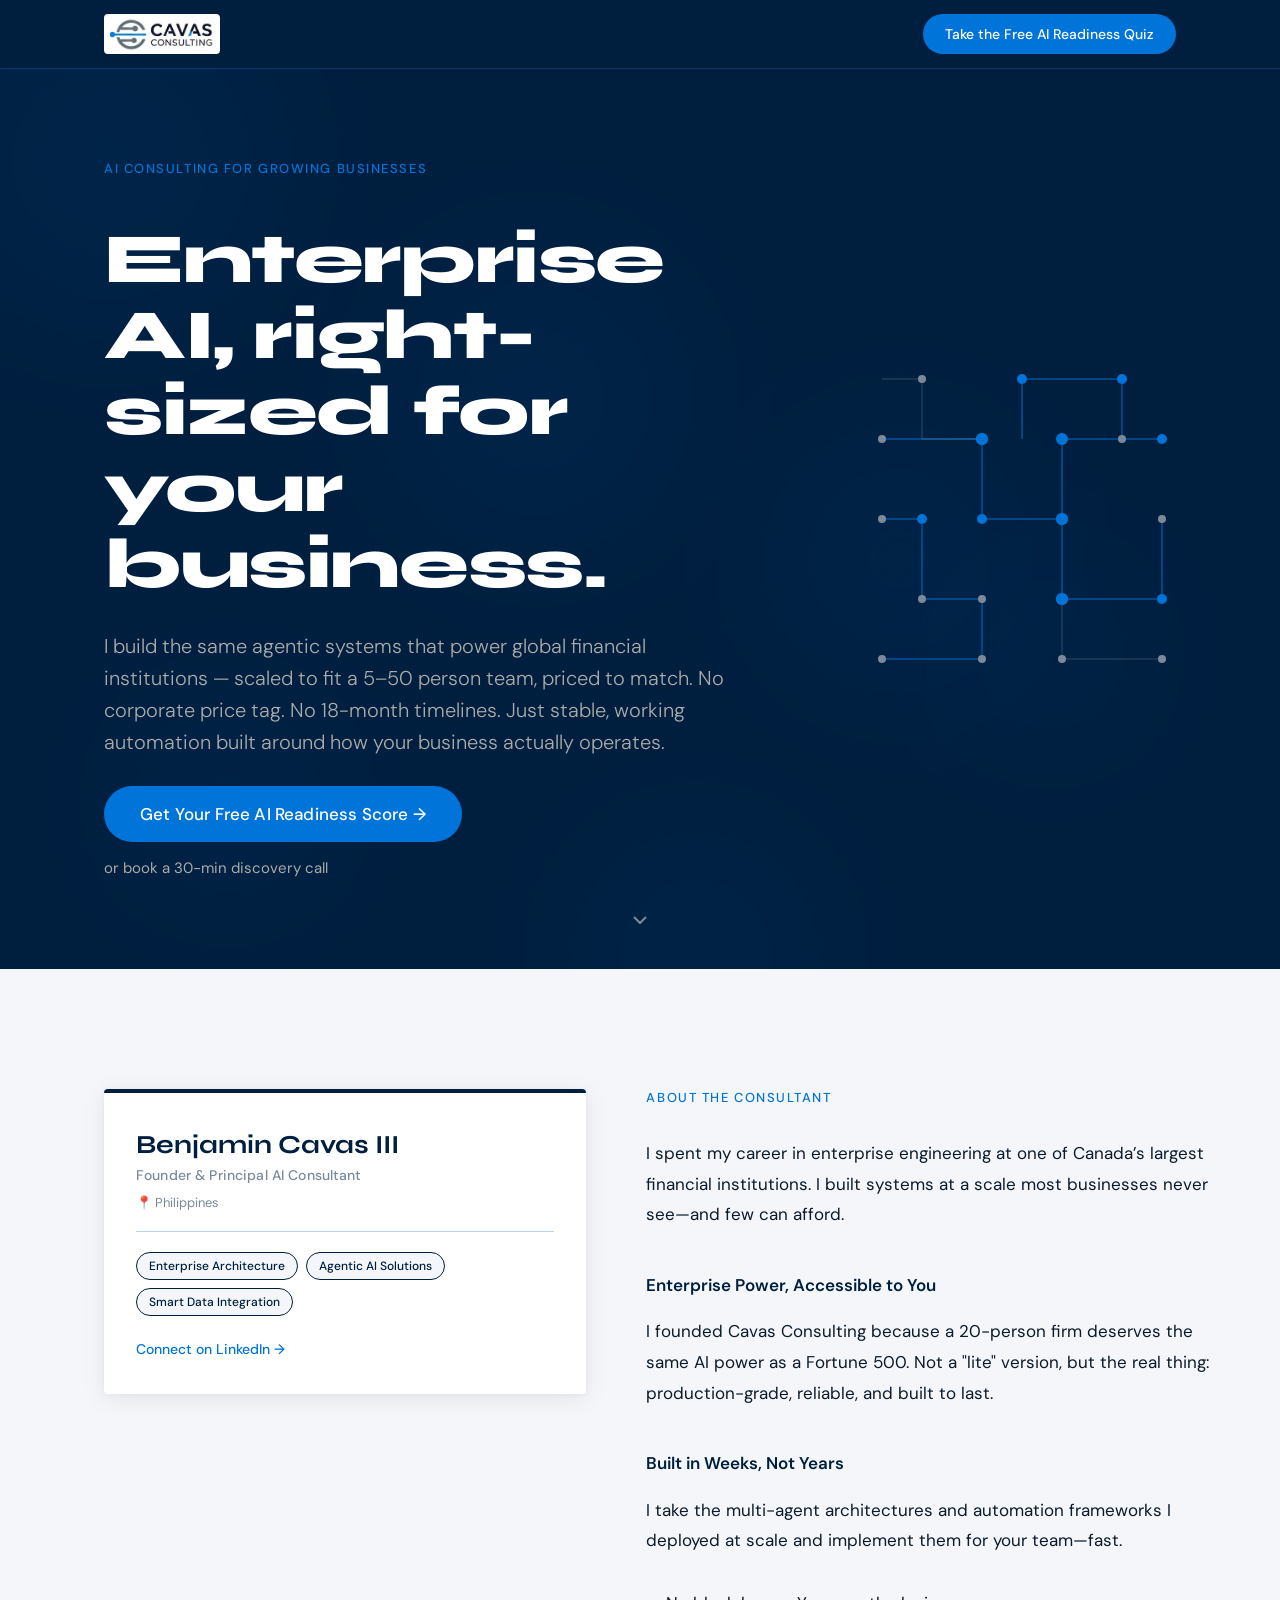
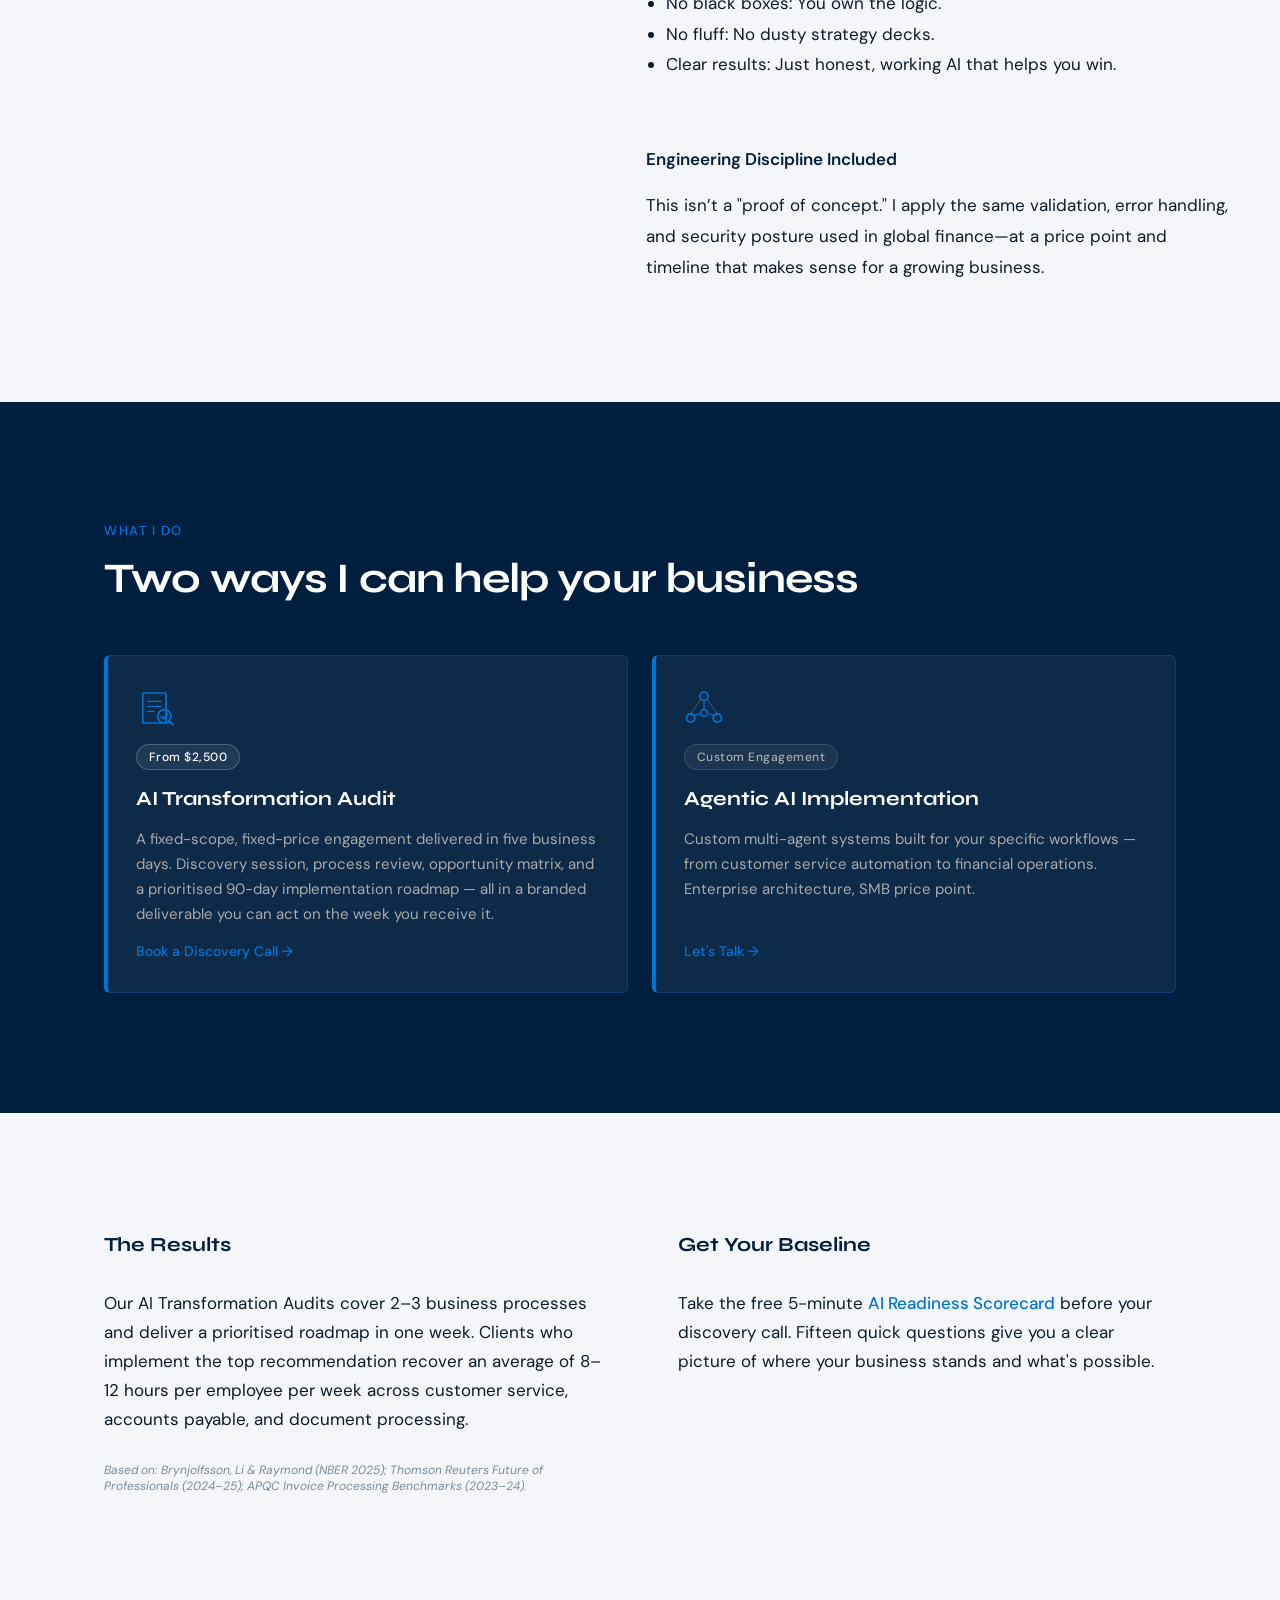
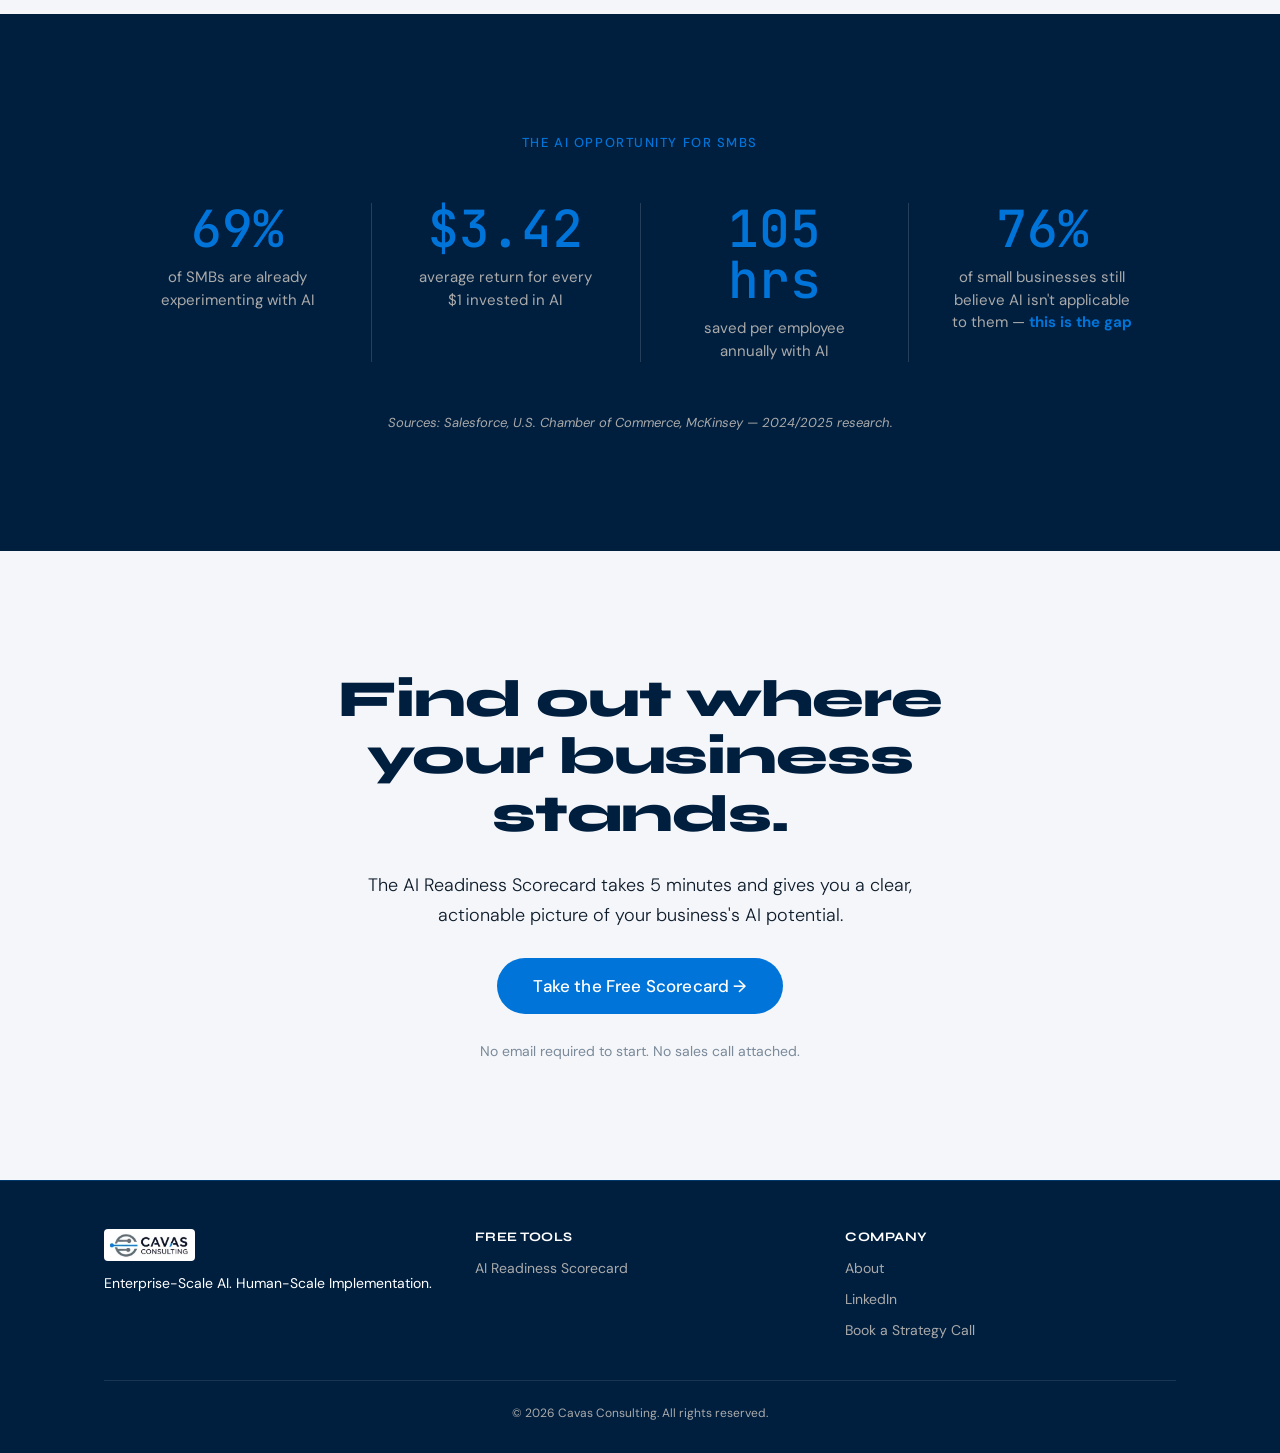
==== index.html @ 329be10e "remove email course link" ====
<!-- GitHub Pages: set repository to serve from / (root) or /docs folder -->
<!DOCTYPE html>
<html lang="en">
<head>
  <meta charset="UTF-8" />
  <meta name="viewport" content="width=device-width, initial-scale=1.0" />
  <title>Cavas Consulting — Enterprise AI for Growing Businesses</title>
  <meta name="description" content="AI automation consulting for SMBs. I build production-grade agentic systems — the same engineering discipline used at global financial institutions — right-sized for teams of 5–50. Fixed-price engagements from $2,500." />

  <!-- Open Graph -->
  <meta property="og:title" content="Cavas Consulting — Enterprise AI for Growing Businesses" />
  <meta property="og:description" content="Fixed-price AI transformation audits and agentic AI implementation for growing businesses. Enterprise engineering maturity at SMB agility and price point." />
  
  <meta property="og:url" content="https://cavas.consulting" />
  <meta property="og:type" content="website" />
  <meta property="og:image" content="https://cavas.consulting/og-image.png" />
  <meta property="og:image:width" content="1200" />
  <meta property="og:image:height" content="630" />

  <!-- Google Fonts -->
  <link rel="preconnect" href="https://fonts.googleapis.com" />
  <link rel="preconnect" href="https://fonts.gstatic.com" crossorigin />
  <link href="https://fonts.googleapis.com/css2?family=Syne:wght@700;800&family=DM+Sans:ital,wght@0,300;0,400;0,500;1,300;1,400&family=JetBrains+Mono:wght@400;500&display=swap" rel="stylesheet" />

  <link rel="stylesheet" href="./style.css" />
</head>
<body>

  <!-- ===================== NAV ===================== -->
  <header class="nav" role="banner">
    <nav class="nav__inner" aria-label="Main navigation">
      <a href="https://cavas.consulting" class="nav__logo-link" aria-label="Cavas Consulting home">
        <img src="./cavas_consulting_logo.png" alt="Cavas Consulting logo" class="nav__logo" height="40" />
      </a>
      <a
        href="https://scorecard.cavas.consulting/"
        class="btn btn--pill btn--electric nav__cta"
        target="_blank"
        rel="noopener noreferrer"
      >
        <span class="nav__cta-full">Take the Free AI Readiness Quiz</span>
        <span class="nav__cta-short" aria-hidden="true">Free Quiz</span>
      </a>
    </nav>
  </header>

  <main>

    <!-- ===================== HERO ===================== -->
    <section class="hero" id="hero" aria-label="Hero">
      <div class="hero__bg-animation" aria-hidden="true">
        <span class="orb orb--1"></span>
        <span class="orb orb--2"></span>
        <span class="orb orb--3"></span>
        <span class="orb orb--4"></span>
        <span class="orb orb--5"></span>
        <span class="orb orb--6"></span>
      </div>

      <div class="container hero__inner">
        <!-- Left column -->
        <div class="hero__content">
          <p class="eyebrow animate-load animate-load--1">AI Consulting for Growing Businesses</p>
          <h1 class="hero__h1 animate-load animate-load--2">
            Enterprise AI, right-sized for your business.
          </h1>
          <p class="hero__sub animate-load animate-load--3">
            I build the same agentic systems that power global financial institutions —
            scaled to fit a 5–50 person team, priced to match.
            No corporate price tag. No 18-month timelines. Just stable, working automation
            built around how your business actually operates.
          </p>
          <div class="hero__actions animate-load animate-load--4">
            <a
              href="https://scorecard.cavas.consulting/"
              class="btn btn--pill btn--electric btn--large"
              target="_blank"
              rel="noopener noreferrer"
            >
              Get Your Free AI Readiness Score &rarr;
            </a>
            <a
              href="https://calendly.com/cavas-consulting/30min"
              class="hero__ghost-link"
              target="_blank"
              rel="noopener noreferrer"
            >
              or book a 30-min discovery call
            </a>
          </div>
        </div>

        <!-- Right column — decorative SVG circuit / neural network -->
        <div class="hero__illustration animate-load animate-load--5" aria-hidden="true">
          <svg viewBox="0 0 400 400" xmlns="http://www.w3.org/2000/svg" class="circuit-svg">
            <!-- Wires — electric -->
            <g stroke="#0074D9" stroke-width="1.5" fill="none" opacity="0.6">
              <line x1="60"  y1="120" x2="160" y2="120" />
              <line x1="160" y1="120" x2="160" y2="200" />
              <line x1="160" y1="200" x2="240" y2="200" />
              <line x1="240" y1="200" x2="240" y2="280" />
              <line x1="240" y1="280" x2="340" y2="280" />
              <line x1="240" y1="120" x2="340" y2="120" />
              <line x1="240" y1="120" x2="240" y2="200" />
              <line x1="60"  y1="200" x2="100" y2="200" />
              <line x1="100" y1="200" x2="100" y2="280" />
              <line x1="100" y1="280" x2="160" y2="280" />
              <line x1="160" y1="280" x2="160" y2="340" />
              <line x1="60"  y1="340" x2="160" y2="340" />
              <line x1="340" y1="200" x2="340" y2="280" />
              <line x1="300" y1="60"  x2="300" y2="120" />
              <line x1="200" y1="60"  x2="300" y2="60" />
              <line x1="200" y1="60"  x2="200" y2="120" />
            </g>
            <!-- Wires — slate -->
            <g stroke="#7A8A9A" stroke-width="1" fill="none" opacity="0.4">
              <line x1="100" y1="120" x2="160" y2="120" />
              <line x1="100" y1="60"  x2="100" y2="120" />
              <line x1="60"  y1="60"  x2="100" y2="60" />
              <line x1="340" y1="340" x2="240" y2="340" />
              <line x1="240" y1="340" x2="240" y2="280" />
            </g>

            <!-- Nodes — electric blue -->
            <g fill="#0074D9">
              <circle cx="160" cy="120" r="6" />
              <circle cx="240" cy="120" r="6" />
              <circle cx="160" cy="200" r="5" />
              <circle cx="240" cy="200" r="6" />
              <circle cx="100" cy="200" r="5" />
              <circle cx="240" cy="280" r="6" />
              <circle cx="340" cy="120" r="5" />
              <circle cx="340" cy="280" r="5" />
              <circle cx="200" cy="60"  r="5" />
              <circle cx="300" cy="60"  r="5" />
            </g>

            <!-- Nodes — slate -->
            <g fill="#7A8A9A">
              <circle cx="60"  cy="120" r="4" />
              <circle cx="60"  cy="200" r="4" />
              <circle cx="60"  cy="340" r="4" />
              <circle cx="100" cy="280" r="4" />
              <circle cx="160" cy="280" r="4" />
              <circle cx="160" cy="340" r="4" />
              <circle cx="100" cy="60"  r="4" />
              <circle cx="300" cy="120" r="4" />
              <circle cx="340" cy="200" r="4" />
              <circle cx="240" cy="340" r="4" />
              <circle cx="340" cy="340" r="4" />
            </g>

            <!-- Pulsing nodes (animated) -->
            <circle cx="240" cy="200" r="6" fill="#0074D9" class="pulse-node pulse-node--1" />
            <circle cx="160" cy="120" r="6" fill="#0074D9" class="pulse-node pulse-node--2" />
            <circle cx="240" cy="280" r="6" fill="#0074D9" class="pulse-node pulse-node--3" />
          </svg>
        </div>
      </div>

      <!-- Scroll indicator -->
      <div class="hero__scroll-indicator" aria-hidden="true">
        <svg viewBox="0 0 24 24" width="24" height="24" fill="none" stroke="#7A8A9A" stroke-width="2">
          <polyline points="6 9 12 15 18 9"></polyline>
        </svg>
      </div>
    </section>

    <!-- ===================== ABOUT ===================== -->
    <section class="about section" id="about" aria-label="About">
      <div class="container about__inner">
        <!-- Left — Founder card -->
        <div class="about__card-col scroll-reveal scroll-reveal--left">
          <div class="founder-card">
            <div class="founder-card__header">
              <h2 class="founder-card__name">Benjamin Cavas III</h2>
              <p class="founder-card__title">Founder &amp; Principal AI Consultant</p>
              <p class="founder-card__location"><span aria-hidden="true">📍</span> Philippines</p>
            </div>
            <hr class="founder-card__rule" />
            <div class="founder-card__tags">
              <span class="tag">Enterprise Architecture</span>
              <span class="tag">Agentic AI Solutions</span>
              <span class="tag">Smart Data Integration</span>
            </div>
            <a
              href="https://www.linkedin.com/in/benjamincavasiii/"
              class="founder-card__linkedin link--electric"
              target="_blank"
              rel="noopener noreferrer"
            >
              Connect on LinkedIn &rarr;
            </a>
          </div>
        </div>

        <!-- Right — Bio copy -->
        <div class="about__bio-col scroll-reveal scroll-reveal--right">
          <p class="eyebrow">About the Consultant</p>
          <p class="about__bio">
            I spent my career in enterprise engineering at one of Canada’s largest financial institutions. I built systems at a scale most businesses never see—and few can afford.
          </p>
          <p class="about__bio" style="margin-top: 24px; font-weight: 600; color: var(--navy);">Enterprise Power, Accessible to You</p>
          <p class="about__bio">
            I founded Cavas Consulting because a 20-person firm deserves the same AI power as a Fortune 500. Not a "lite" version, but the real thing: production-grade, reliable, and built to last.
          </p>
          <p class="about__bio" style="margin-top: 24px; font-weight: 600; color: var(--navy);">Built in Weeks, Not Years</p>
          <p class="about__bio">
            I take the multi-agent architectures and automation frameworks I deployed at scale and implement them for your team—fast.
          </p>
          <ul style="margin: 16px 0 24px 20px; list-style: disc; color: var(--dark-text); font-size: clamp(16px, 1.5vw, 17px); font-weight: 400; line-height: 1.8;">
            <li>No black boxes: You own the logic.</li>
            <li>No fluff: No dusty strategy decks.</li>
            <li>Clear results: Just honest, working AI that helps you win.</li>
          </ul>
          <p class="about__bio" style="margin-top: 24px; font-weight: 600; color: var(--navy);">Engineering Discipline Included</p>
          <p class="about__bio">
            This isn’t a "proof of concept." I apply the same validation, error handling, and security posture used in global finance—at a price point and timeline that makes sense for a growing business.
          </p>
        </div>
      </div>
    </section>

    <!-- ===================== SERVICES ===================== -->
    <section class="services section" id="services" aria-label="Services">
      <div class="container">
        <p class="eyebrow eyebrow--light scroll-reveal">What I Do</p>
        <h2 class="services__heading scroll-reveal">Two ways I can help your business</h2>

        <div class="services__grid">

          <!-- Card 1 — AI Transformation Audit -->
          <div class="service-card scroll-reveal" tabindex="0">
            <div class="service-card__icon" aria-hidden="true">
              <svg viewBox="0 0 48 48" width="40" height="40" fill="none" xmlns="http://www.w3.org/2000/svg">
                <rect x="8" y="6" width="28" height="36" rx="2" stroke="#0074D9" stroke-width="2"/>
                <line x1="14" y1="16" x2="30" y2="16" stroke="#0074D9" stroke-width="1.5" stroke-linecap="round"/>
                <line x1="14" y1="22" x2="30" y2="22" stroke="#0074D9" stroke-width="1.5" stroke-linecap="round"/>
                <line x1="14" y1="28" x2="22" y2="28" stroke="#0074D9" stroke-width="1.5" stroke-linecap="round"/>
                <circle cx="34" cy="34" r="8" stroke="#0074D9" stroke-width="2"/>
                <line x1="39.5" y1="39.5" x2="44" y2="44" stroke="#0074D9" stroke-width="2.5" stroke-linecap="round"/>
                <polyline points="30,34 33,37 38,31" stroke="#0074D9" stroke-width="2" fill="none" stroke-linecap="round" stroke-linejoin="round"/>
              </svg>
            </div>
            <div class="service-card__badge service-card__badge--white">From $2,500</div>
            <h3 class="service-card__title">AI Transformation Audit</h3>
            <p class="service-card__desc">A fixed-scope, fixed-price engagement delivered in five business days. Discovery session, process review, opportunity matrix, and a prioritised 90-day implementation roadmap — all in a branded deliverable you can act on the week you receive it.</p>
            <a href="https://calendly.com/cavas-consulting/30min" class="service-card__link link--electric" target="_blank" rel="noopener noreferrer">
              Book a Discovery Call &rarr;
            </a>
          </div>

          <!-- Card 3 — Agentic AI Implementation -->
          <div class="service-card scroll-reveal" tabindex="0">
            <div class="service-card__icon" aria-hidden="true">
              <svg viewBox="0 0 48 48" width="40" height="40" fill="none" xmlns="http://www.w3.org/2000/svg">
                <circle cx="24" cy="10" r="5" stroke="#0074D9" stroke-width="2"/>
                <circle cx="8"  cy="36" r="5" stroke="#0074D9" stroke-width="2"/>
                <circle cx="40" cy="36" r="5" stroke="#0074D9" stroke-width="2"/>
                <circle cx="24" cy="30" r="4" stroke="#0074D9" stroke-width="1.5"/>
                <line x1="24" y1="15" x2="24" y2="26" stroke="#0074D9" stroke-width="1.5" stroke-linecap="round"/>
                <line x1="12" y1="33" x2="20" y2="30" stroke="#0074D9" stroke-width="1.5" stroke-linecap="round"/>
                <line x1="36" y1="33" x2="28" y2="30" stroke="#0074D9" stroke-width="1.5" stroke-linecap="round"/>
                <line x1="8"  y1="31" x2="20" y2="14" stroke="#7A8A9A" stroke-width="1" opacity="0.6" stroke-linecap="round"/>
                <line x1="40" y1="31" x2="28" y2="14" stroke="#7A8A9A" stroke-width="1" opacity="0.6" stroke-linecap="round"/>
              </svg>
            </div>
            <div class="service-card__badge service-card__badge--muted">Custom Engagement</div>
            <h3 class="service-card__title">Agentic AI Implementation</h3>
            <p class="service-card__desc">Custom multi-agent systems built for your specific workflows — from customer service automation to financial operations. Enterprise architecture, SMB price point.</p>
            <a href="https://calendly.com/cavas-consulting/30min" class="service-card__link link--electric" target="_blank" rel="noopener noreferrer">
              Let's Talk &rarr;
            </a>
          </div>

        </div>
      </div>
    </section>

    <!-- ===================== PROOF & READINESS ===================== -->
    <section class="proof-readiness section" aria-label="Proof of outcomes and readiness assessment">
      <div class="container proof-readiness__inner">
        <div class="proof-readiness__block">
          <h3 style="font-family: 'Syne', sans-serif; font-weight: 700; font-size: 20px; color: var(--navy); margin-bottom: 16px; line-height: 1.2;">The Results</h3>
          <p style="font-size: clamp(15px, 1.4vw, 17px); font-weight: 400; line-height: 1.7; color: var(--dark-text);">
            Our AI Transformation Audits cover 2–3 business processes and deliver a prioritised roadmap in one week. Clients who implement the top recommendation recover an average of 8–12 hours per employee per week across customer service, accounts payable, and document processing.
          </p>
          <p style="font-size: 12px; color: var(--slate); font-style: italic; margin-top: 12px;">
            Based on: Brynjolfsson, Li &amp; Raymond (NBER 2025); Thomson Reuters Future of Professionals (2024–25); APQC Invoice Processing Benchmarks (2023–24).
          </p>
        </div>
        <div class="proof-readiness__block">
          <h3 style="font-family: 'Syne', sans-serif; font-weight: 700; font-size: 20px; color: var(--navy); margin-bottom: 16px; line-height: 1.2;">Get Your Baseline</h3>
          <p style="font-size: clamp(15px, 1.4vw, 17px); font-weight: 400; line-height: 1.7; color: var(--dark-text);">
            Take the free 5-minute <a href="https://scorecard.cavas.consulting/" class="link--electric">AI Readiness Scorecard</a> before your discovery call. Fifteen quick questions give you a clear picture of where your business stands and what's possible.
          </p>
        </div>
      </div>
    </section>

    <!-- ===================== SOCIAL PROOF / NUMBERS ===================== -->
    <section class="numbers section" id="numbers" aria-label="AI opportunity statistics">
      <div class="container">
        <p class="numbers__label">The AI opportunity for SMBs</p>
        <div class="numbers__grid">

          <div class="stat-block scroll-reveal">
            <span class="stat-block__number" data-target="75" data-suffix="%">0%</span>
            <span class="stat-block__label">of SMBs are already experimenting with AI</span>
          </div>

          <div class="stat-divider" aria-hidden="true"></div>

          <div class="stat-block scroll-reveal">
            <span class="stat-block__number" data-target="370" data-prefix="$" data-display="3.70">$0</span>
            <span class="stat-block__label">average return for every $1 invested in AI</span>
          </div>

          <div class="stat-divider" aria-hidden="true"></div>

          <div class="stat-block scroll-reveal">
            <span class="stat-block__number" data-target="114" data-suffix=" hrs">0 hrs</span>
            <span class="stat-block__label">saved per employee annually with AI</span>
          </div>

          <div class="stat-divider" aria-hidden="true"></div>

          <div class="stat-block scroll-reveal">
            <span class="stat-block__number" data-target="82" data-suffix="%">0%</span>
            <span class="stat-block__label">of small businesses still believe AI isn't applicable to them — <strong class="stat-gap">this is the gap</strong></span>
          </div>

        </div>
        <p class="numbers__source"><em>Sources: Salesforce, U.S. Chamber of Commerce, McKinsey — 2024/2025 research.</em></p>
      </div>
    </section>

    <!-- ===================== CTA FOOTER ===================== -->
    <section class="cta-footer section" id="contact" aria-label="Call to action">
      <div class="container cta-footer__inner">
        <h2 class="cta-footer__heading scroll-reveal">Find out where your business stands.</h2>
        <p class="cta-footer__sub scroll-reveal">
          The AI Readiness Scorecard takes 5 minutes and gives you a clear,
          actionable picture of your business's AI potential.
        </p>
        <a
          href="https://scorecard.cavas.consulting/"
          class="btn btn--pill btn--electric btn--large scroll-reveal"
          target="_blank"
          rel="noopener noreferrer"
        >
          Take the Free Scorecard &rarr;
        </a>
        <p class="cta-footer__reassurance scroll-reveal">No email required to start. No sales call attached.</p>
      </div>
    </section>

  </main>

  <!-- ===================== FOOTER ===================== -->
  <footer class="site-footer" role="contentinfo">
    <div class="container">
      <div class="site-footer__grid">

        <!-- Brand column -->
        <div>
          <img
            src="./cavas_consulting_logo.png"
            alt="Cavas Consulting"
            class="site-footer__logo"
          />
          <p class="site-footer__tagline">Enterprise-Scale AI. Human-Scale Implementation.</p>
        </div>

        <!-- Free Tools column -->
        <div>
          <p class="site-footer__col-heading">Free Tools</p>
          <ul class="site-footer__links">
            <li><a href="https://scorecard.cavas.consulting" target="_blank" rel="noopener noreferrer">AI Readiness Scorecard</a></li>
          </ul>
        </div>

        <!-- Company column -->
        <div>
          <p class="site-footer__col-heading">Company</p>
          <ul class="site-footer__links">
            <li><a href="https://cavas.consulting">About</a></li>
            <li><a href="https://www.linkedin.com/in/benjamincavasiii/" target="_blank" rel="noopener noreferrer">LinkedIn</a></li>
            <li><a href="https://calendly.com/cavas-consulting/30min" target="_blank" rel="noopener noreferrer">Book a Strategy Call</a></li>
          </ul>
        </div>

      </div>

      <!-- Bottom bar -->
      <div class="site-footer__bottom">
        <p>&copy; 2026 Cavas Consulting. All rights reserved.</p>
      </div>
    </div>
  </footer>

  <script src="./script.js"></script>
</body>
</html>
---- style.css ----
/* ============================================================
   CAVAS CONSULTING — style.css
   ============================================================ */

/* ---------- CSS Custom Properties ---------- */
:root {
  --navy:        #001F3F;
  --electric:    #0074D9;
  --slate:       #7A8A9A;
  --slate-light: #AAAAAA;
  --white:       #FFFFFF;
  --off-white:   #F4F6F9;
  --dark-text:   #0D1B2A;

  --max-w: 1200px;
  --px: clamp(20px, 5vw, 80px);
  --section-py: clamp(72px, 10vw, 120px);

  --transition-base: 0.25s ease;
  --transition-slow: 0.5s ease;
}

/* ---------- Reset & Base ---------- */
*, *::before, *::after {
  box-sizing: border-box;
  margin: 0;
  padding: 0;
}

html {
  scroll-behavior: smooth;
  font-size: 16px;
}

body {
  font-family: 'DM Sans', system-ui, sans-serif;
  font-weight: 400;
  color: var(--dark-text);
  background-color: var(--navy);
  overflow-x: hidden;
  -webkit-font-smoothing: antialiased;
}

img {
  max-width: 100%;
  display: block;
}

a {
  text-decoration: none;
  color: inherit;
}

/* ---------- Utility ---------- */
.container {
  max-width: var(--max-w);
  margin: 0 auto;
  padding: 0 var(--px);
}

.section {
  padding: var(--section-py) 0;
}

/* ---------- Eyebrow labels ---------- */
.eyebrow {
  font-family: 'DM Sans', sans-serif;
  font-weight: 500;
  font-size: 13px;
  letter-spacing: 0.12em;
  text-transform: uppercase;
  color: var(--electric);
  margin-bottom: 16px;
  display: block;
}

.eyebrow--light {
  color: var(--electric);
}

/* ---------- Buttons ---------- */
.btn {
  display: inline-flex;
  align-items: center;
  justify-content: center;
  font-family: 'DM Sans', sans-serif;
  font-weight: 500;
  cursor: pointer;
  transition: background-color var(--transition-base),
              box-shadow var(--transition-base),
              transform var(--transition-base);
  border: none;
  text-decoration: none;
}

.btn--pill {
  border-radius: 999px;
}

.btn--electric {
  background-color: var(--electric);
  color: var(--white);
}

.btn--electric:hover,
.btn--electric:focus-visible {
  filter: brightness(1.12);
  box-shadow: 0 0 20px rgba(0, 116, 217, 0.55);
  outline: none;
}

.btn--large {
  height: 56px;
  padding: 0 36px;
  font-size: 17px;
  letter-spacing: 0.01em;
}

.btn:focus-visible {
  outline: 2px solid var(--electric);
  outline-offset: 3px;
}

/* ---------- Link styles ---------- */
.link--electric {
  color: var(--electric);
  position: relative;
  display: inline-block;
  font-weight: 500;
}

.link--electric::after {
  content: '';
  position: absolute;
  bottom: -2px;
  left: 0;
  width: 0;
  height: 1.5px;
  background-color: var(--electric);
  transition: width 0.25s ease;
}

.link--electric:hover::after,
.link--electric:focus-visible::after {
  width: 100%;
}

.link--electric:focus-visible {
  outline: 2px solid var(--electric);
  outline-offset: 3px;
  border-radius: 2px;
}

/* ============================================================
   NAVIGATION
   ============================================================ */
.nav {
  position: sticky;
  top: 0;
  z-index: 100;
  background-color: var(--navy);
  border-bottom: 1px solid rgba(0, 116, 217, 0.3);
  animation: navFadeIn 0.4s ease forwards;
}

@keyframes navFadeIn {
  from { opacity: 0; transform: translateY(-8px); }
  to   { opacity: 1; transform: translateY(0); }
}

.nav__inner {
  max-width: var(--max-w);
  margin: 0 auto;
  padding: 0 var(--px);
  height: 68px;
  display: flex;
  align-items: center;
  justify-content: space-between;
  gap: 20px;
}

.nav__logo-link {
  display: flex;
  align-items: center;
  flex-shrink: 0;
}

.nav__logo {
  height: 40px;
  width: auto;
  /* Logo has white background — white bg box on dark nav */
  background-color: var(--white);
  border-radius: 4px;
  padding: 3px 6px;
}

.nav__cta {
  height: 40px;
  padding: 0 22px;
  font-size: 14px;
  white-space: nowrap;
  flex-shrink: 0;
}

.nav__cta-short {
  display: none;
}

/* ============================================================
   HERO
   ============================================================ */
.hero {
  position: relative;
  min-height: 100vh;
  background-color: var(--navy);
  display: flex;
  flex-direction: column;
  align-items: center;
  justify-content: center;
  overflow: hidden;
}

/* Animated orb background */
.hero__bg-animation {
  position: absolute;
  inset: 0;
  pointer-events: none;
  overflow: hidden;
}

.orb {
  position: absolute;
  border-radius: 50%;
  background: var(--electric);
  filter: blur(80px);
  opacity: 0.06;
  animation: drift linear infinite;
}

.orb--1 { width: 340px; height: 340px; top: -80px;  left: -60px;  animation-duration: 22s; animation-delay: 0s; }
.orb--2 { width: 260px; height: 260px; top: 40%;   left: 60%;   animation-duration: 28s; animation-delay: -7s; }
.orb--3 { width: 200px; height: 200px; top: 70%;   left: 10%;   animation-duration: 20s; animation-delay: -3s; }
.orb--4 { width: 300px; height: 300px; top: 20%;   left: 30%;   animation-duration: 35s; animation-delay: -12s; }
.orb--5 { width: 180px; height: 180px; top: 55%;   left: 75%;   animation-duration: 18s; animation-delay: -5s; }
.orb--6 { width: 240px; height: 240px; top: 85%;   left: 45%;   animation-duration: 25s; animation-delay: -9s; }

@keyframes drift {
  0%   { transform: translate(0, 0) scale(1); }
  33%  { transform: translate(30px, -20px) scale(1.05); }
  66%  { transform: translate(-20px, 30px) scale(0.95); }
  100% { transform: translate(0, 0) scale(1); }
}

.hero__inner {
  position: relative;
  z-index: 1;
  display: grid;
  grid-template-columns: 60% 40%;
  align-items: center;
  gap: 60px;
  padding-top: 80px;
  padding-bottom: 80px;
  width: 100%;
}

.hero__content {
  display: flex;
  flex-direction: column;
  align-items: flex-start;
  gap: 28px;
}

.hero__h1 {
  font-family: 'Syne', sans-serif;
  font-weight: 800;
  font-size: clamp(40px, 5.5vw, 72px);
  line-height: 1.08;
  color: var(--white);
  letter-spacing: -0.02em;
}

.hero__sub {
  font-family: 'DM Sans', sans-serif;
  font-weight: 300;
  font-size: clamp(16px, 1.8vw, 20px);
  line-height: 1.6;
  color: var(--slate-light);
}

.hero__actions {
  display: flex;
  flex-direction: column;
  align-items: flex-start;
  gap: 16px;
}

.hero__ghost-link {
  font-family: 'DM Sans', sans-serif;
  font-weight: 400;
  font-size: 15px;
  color: var(--slate-light);
  position: relative;
  display: inline-block;
}

.hero__ghost-link::after {
  content: '';
  position: absolute;
  bottom: -2px;
  left: 0;
  width: 0;
  height: 1px;
  background-color: var(--slate-light);
  transition: width 0.25s ease;
}

.hero__ghost-link:hover::after,
.hero__ghost-link:focus-visible::after {
  width: 100%;
}

.hero__ghost-link:focus-visible {
  outline: 2px solid var(--electric);
  outline-offset: 3px;
  border-radius: 2px;
}

/* Circuit SVG */
.hero__illustration {
  display: flex;
  align-items: center;
  justify-content: center;
}

.circuit-svg {
  width: 100%;
  max-width: 400px;
  height: auto;
}

/* Pulse animation on nodes */
.pulse-node {
  animation: nodePulse 2.4s ease-in-out infinite;
}
.pulse-node--1 { animation-delay: 0s; }
.pulse-node--2 { animation-delay: 0.8s; }
.pulse-node--3 { animation-delay: 1.6s; }

@keyframes nodePulse {
  0%, 100% { r: 6; opacity: 1; }
  50%       { r: 10; opacity: 0.4; }
}

/* Scroll indicator */
.hero__scroll-indicator {
  position: absolute;
  bottom: 32px;
  left: 50%;
  transform: translateX(-50%);
  opacity: 0;
  animation: scrollFadeIn 0.6s ease 1.5s forwards, scrollBounce 1.8s ease-in-out 1.5s infinite;
}

@keyframes scrollFadeIn {
  to { opacity: 1; }
}

@keyframes scrollBounce {
  0%, 100% { transform: translateX(-50%) translateY(0); }
  50%       { transform: translateX(-50%) translateY(6px); }
}

/* ============================================================
   PAGE LOAD ANIMATIONS
   ============================================================ */
.animate-load {
  opacity: 0;
  transform: translateY(20px);
  animation: loadReveal 0.6s ease forwards;
}
.animate-load--1 { animation-delay: 0.1s; }
.animate-load--2 { animation-delay: 0.2s; }
.animate-load--3 { animation-delay: 0.35s; }
.animate-load--4 { animation-delay: 0.5s; }
.animate-load--5 { animation-delay: 0.4s; }
.animate-load--6 { /* handled by hero__scroll-indicator keyframe */ animation: none; opacity: 0; }

@keyframes loadReveal {
  to { opacity: 1; transform: translateY(0); }
}

/* ============================================================
   SCROLL REVEAL (added via JS IntersectionObserver)
   ============================================================ */
.scroll-reveal {
  opacity: 0;
  transform: translateY(24px);
  transition: opacity 0.55s ease, transform 0.55s ease;
}

.scroll-reveal--left {
  transform: translateX(-40px);
}

.scroll-reveal--right {
  transform: translateX(40px);
}

.scroll-reveal.visible {
  opacity: 1;
  transform: translate(0, 0);
}

/* Stagger delay for service cards */
.services__grid .scroll-reveal:nth-child(1) { transition-delay: 0ms; }
.services__grid .scroll-reveal:nth-child(2) { transition-delay: 50ms; }

/* ============================================================
   ABOUT
   ============================================================ */
.about {
  background-color: var(--off-white);
}

.about__inner {
  display: grid;
  grid-template-columns: 45% 55%;
  align-items: start;
  gap: 60px;
}

/* Founder Card */
.founder-card {
  background-color: var(--white);
  border-top: 4px solid var(--navy);
  border-radius: 4px;
  padding: 36px 32px;
  box-shadow: 0 4px 24px rgba(0, 31, 63, 0.08), 0 1px 4px rgba(0, 31, 63, 0.04);
  display: flex;
  flex-direction: column;
  gap: 20px;
}

.founder-card__header {
  display: flex;
  flex-direction: column;
  gap: 6px;
}

.founder-card__name {
  font-family: 'Syne', sans-serif;
  font-weight: 700;
  font-size: 26px;
  color: var(--navy);
  line-height: 1.2;
}

.founder-card__title {
  font-family: 'DM Sans', sans-serif;
  font-weight: 500;
  font-size: 14px;
  color: var(--slate);
  letter-spacing: 0.01em;
}

.founder-card__location {
  font-size: 13px;
  color: var(--slate);
  margin-top: 4px;
}

.founder-card__rule {
  border: none;
  border-top: 1px solid rgba(0, 116, 217, 0.3);
}

.founder-card__tags {
  display: flex;
  flex-wrap: wrap;
  gap: 8px;
}

.tag {
  font-family: 'DM Sans', sans-serif;
  font-size: 12px;
  font-weight: 500;
  color: var(--navy);
  background-color: var(--off-white);
  border: 1px solid var(--navy);
  border-radius: 999px;
  padding: 5px 12px;
  white-space: nowrap;
}

.founder-card__linkedin {
  margin-top: 4px;
  font-size: 14px;
}

/* Bio copy */
.about__bio-col {
  display: flex;
  flex-direction: column;
  gap: 16px;
}

.about__bio {
  font-size: clamp(16px, 1.5vw, 17px);
  font-weight: 400;
  line-height: 1.8;
  color: var(--dark-text);
}

/* ============================================================
   SERVICES
   ============================================================ */
.services {
  background-color: var(--navy);
}

.services .container {
  display: flex;
  flex-direction: column;
  align-items: flex-start;
}

.services__heading {
  font-family: 'Syne', sans-serif;
  font-weight: 700;
  font-size: clamp(30px, 3.5vw, 42px);
  color: var(--white);
  line-height: 1.15;
  margin-bottom: 52px;
  letter-spacing: -0.02em;
}

.services__grid {
  display: grid;
  grid-template-columns: repeat(2, 1fr);
  gap: 24px;
  width: 100%;
}

/* Service Card */
.service-card {
  background-color: rgba(255, 255, 255, 0.05);
  border: 1px solid rgba(0, 116, 217, 0.3);
  border-left: 4px solid var(--electric);
  border-radius: 6px;
  padding: 32px 28px;
  display: flex;
  flex-direction: column;
  gap: 16px;
  transition:
    border-color var(--transition-base),
    background-color var(--transition-base),
    transform var(--transition-base),
    box-shadow var(--transition-base);
  cursor: default;
}

.service-card:hover,
.service-card:focus-visible {
  border-color: rgba(0, 116, 217, 0.8);
  background-color: rgba(255, 255, 255, 0.09);
  transform: translateY(-4px);
  box-shadow: 0 8px 32px rgba(0, 116, 217, 0.15);
  outline: none;
}

.service-card:focus-visible {
  outline: 2px solid var(--electric);
  outline-offset: 3px;
}

/* Featured card — slightly elevated */
.service-card--featured {
  border-left-width: 4px;
  border-color: rgba(0, 116, 217, 0.7);
  background-color: rgba(0, 116, 217, 0.07);
  position: relative;
}

.service-card--featured:hover,
.service-card--featured:focus-visible {
  border-color: var(--electric);
  background-color: rgba(0, 116, 217, 0.12);
  box-shadow: 0 8px 40px rgba(0, 116, 217, 0.25);
}

.service-card__icon {
  display: flex;
  align-items: center;
}

.service-card__badge {
  display: inline-block;
  font-family: 'DM Sans', sans-serif;
  font-size: 12px;
  font-weight: 500;
  border-radius: 999px;
  padding: 4px 12px;
  letter-spacing: 0.04em;
  align-self: flex-start;
}

.service-card__badge--electric {
  background-color: rgba(0, 116, 217, 0.18);
  color: var(--electric);
  border: 1px solid rgba(0, 116, 217, 0.4);
}

.service-card__badge--white {
  background-color: rgba(255, 255, 255, 0.08);
  color: var(--white);
  border: 1px solid rgba(255, 255, 255, 0.2);
}

.service-card__badge--muted {
  background-color: rgba(170, 170, 170, 0.1);
  color: var(--slate-light);
  border: 1px solid rgba(170, 170, 170, 0.2);
}

.service-card__title {
  font-family: 'Syne', sans-serif;
  font-weight: 700;
  font-size: 20px;
  color: var(--white);
  line-height: 1.25;
}

.service-card__desc {
  font-size: 15px;
  font-weight: 400;
  color: var(--slate-light);
  line-height: 1.65;
  flex: 1;
}

.service-card__link {
  font-size: 14px;
  font-weight: 500;
  align-self: flex-start;
  margin-top: auto;
}

/* ============================================================
   PROOF & READINESS
   ============================================================ */
.proof-readiness {
  background-color: var(--off-white);
}

.proof-readiness__inner {
  display: grid;
  grid-template-columns: 1fr 1fr;
  gap: clamp(40px, 6vw, 80px);
  align-items: start;
}

.proof-readiness__block {
  display: flex;
  flex-direction: column;
  gap: 16px;
}

/* ============================================================
   NUMBERS / SOCIAL PROOF
   ============================================================ */
.numbers {
  background-color: var(--navy);
}

.numbers__label {
  font-family: 'DM Sans', sans-serif;
  font-weight: 500;
  font-size: 13px;
  letter-spacing: 0.12em;
  text-transform: uppercase;
  color: var(--electric);
  text-align: center;
  margin-bottom: 52px;
}

.numbers__grid {
  display: flex;
  align-items: flex-start;
  justify-content: center;
  gap: 0;
}

.stat-block {
  flex: 1;
  display: flex;
  flex-direction: column;
  align-items: center;
  text-align: center;
  padding: 0 32px;
  gap: 12px;
}

.stat-divider {
  width: 1px;
  align-self: stretch;
  min-height: 80px;
  background-color: rgba(122, 138, 154, 0.3);
}

.stat-block__number {
  font-family: 'JetBrains Mono', monospace;
  font-weight: 500;
  font-size: clamp(36px, 4vw, 52px);
  color: var(--electric);
  line-height: 1;
  font-variant-numeric: tabular-nums;
  display: block;
}

.stat-block__label {
  font-family: 'DM Sans', sans-serif;
  font-weight: 400;
  font-size: clamp(13px, 1.2vw, 15px);
  color: var(--slate-light);
  line-height: 1.5;
  max-width: 180px;
  display: block;
}

.stat-gap {
  color: var(--electric);
  font-weight: 700;
}

.numbers__source {
  text-align: center;
  margin-top: 52px;
  font-size: 13px;
  color: var(--slate-light);
  font-style: italic;
  font-family: 'DM Sans', sans-serif;
}

/* ============================================================
   CTA FOOTER SECTION
   ============================================================ */
.cta-footer {
  background-color: var(--off-white);
  padding-top: 120px;
  padding-bottom: 120px;
}

.cta-footer__inner {
  display: flex;
  flex-direction: column;
  align-items: center;
  text-align: center;
  gap: 28px;
}

.cta-footer__heading {
  font-family: 'Syne', sans-serif;
  font-weight: 800;
  font-size: clamp(36px, 4.5vw, 52px);
  color: var(--navy);
  line-height: 1.1;
  letter-spacing: -0.02em;
  max-width: 700px;
}

.cta-footer__sub {
  font-family: 'DM Sans', sans-serif;
  font-weight: 300;
  font-size: 18px;
  color: var(--dark-text);
  line-height: 1.65;
  max-width: 600px;
}

.cta-footer__reassurance {
  font-size: 14px;
  color: var(--slate);
  font-weight: 400;
}

/* ============================================================
   FOOTER
   ============================================================ */
.site-footer {
  background-color: var(--navy);
  border-top: 1px solid rgba(0, 116, 217, 0.3);
  padding-top: 48px;
  padding-bottom: 32px;
}

.site-footer__grid {
  display: grid;
  grid-template-columns: 1fr 1fr 1fr;
  gap: 40px;
  margin-bottom: 40px;
}

.site-footer__logo {
  height: 32px;
  width: auto;
  background-color: var(--white);
  border-radius: 4px;
  padding: 3px 6px;
  margin-bottom: 12px;
}

.site-footer__tagline {
  font-family: 'DM Sans', sans-serif;
  font-size: 14px;
  color: var(--white);
  line-height: 1.55;
}

.site-footer__col-heading {
  font-family: 'Syne', sans-serif;
  font-weight: 700;
  font-size: 13px;
  color: var(--white);
  margin-bottom: 12px;
  letter-spacing: 0.04em;
  text-transform: uppercase;
}

.site-footer__links {
  list-style: none;
  display: flex;
  flex-direction: column;
  gap: 10px;
}

.site-footer__links a {
  font-family: 'DM Sans', sans-serif;
  font-size: 14px;
  color: var(--slate-light);
  transition: color var(--transition-base);
}

.site-footer__links a:hover,
.site-footer__links a:focus-visible {
  color: var(--electric);
  outline: none;
}

.site-footer__links a:focus-visible {
  outline: 2px solid var(--electric);
  outline-offset: 2px;
  border-radius: 2px;
}

.site-footer__bottom {
  border-top: 1px solid rgba(255, 255, 255, 0.1);
  padding-top: 24px;
  text-align: center;
  font-family: 'DM Sans', sans-serif;
  font-size: 12px;
  color: var(--slate-light);
}

/* ============================================================
   RESPONSIVE BREAKPOINTS
   ============================================================ */

/* Tablet: 768px–1024px */
@media (max-width: 1024px) {
  .hero__inner {
    grid-template-columns: 1fr 1fr;
    gap: 40px;
  }

  .services__grid {
    grid-template-columns: 1fr 1fr;
  }

  .proof-readiness__inner {
    gap: 60px;
  }

  .numbers__grid {
    flex-wrap: wrap;
    gap: 40px;
  }

  .stat-divider {
    display: none;
  }

  .stat-block {
    flex: 1 1 40%;
    min-width: 160px;
    padding: 0 16px;
  }

  .site-footer__grid {
    grid-template-columns: 1fr 1fr;
  }
}

/* Mobile: < 768px */
@media (max-width: 768px) {
  .hero__inner {
    grid-template-columns: 1fr;
    gap: 48px;
    padding-top: 60px;
    padding-bottom: 60px;
  }

  .hero__illustration {
    order: -1;
    max-width: 280px;
    margin: 0 auto;
  }

  .hero__h1 {
    font-size: clamp(38px, 9vw, 52px);
  }

  .about__inner {
    grid-template-columns: 1fr;
    gap: 40px;
  }

  .proof-readiness__inner {
    grid-template-columns: 1fr;
    gap: 40px;
  }

  .services__grid {
    grid-template-columns: 1fr;
  }

  .service-card:last-child {
    grid-column: auto;
    max-width: none;
    margin: 0;
  }

  .numbers__grid {
    flex-direction: column;
    align-items: center;
    gap: 40px;
  }

  .stat-block {
    padding: 0;
    flex: none;
    width: 100%;
    max-width: 280px;
  }

  .nav__cta-full { display: none; }
  .nav__cta-short { display: inline; }

  .site-footer__grid {
    grid-template-columns: 1fr;
    gap: 32px;
  }
}

/* Small mobile: < 480px */
@media (max-width: 480px) {
  .hero__h1 {
    font-size: clamp(36px, 10vw, 44px);
  }

  .nav__logo {
    height: 34px;
  }

  .services__heading {
    font-size: 28px;
  }

  .cta-footer__heading {
    font-size: 32px;
  }

  .btn--large {
    height: 52px;
    padding: 0 28px;
    font-size: 16px;
  }
}

/* Ensure no horizontal overflow */
@media (max-width: 600px) {
  .hero__sub br {
    display: none;
  }
}
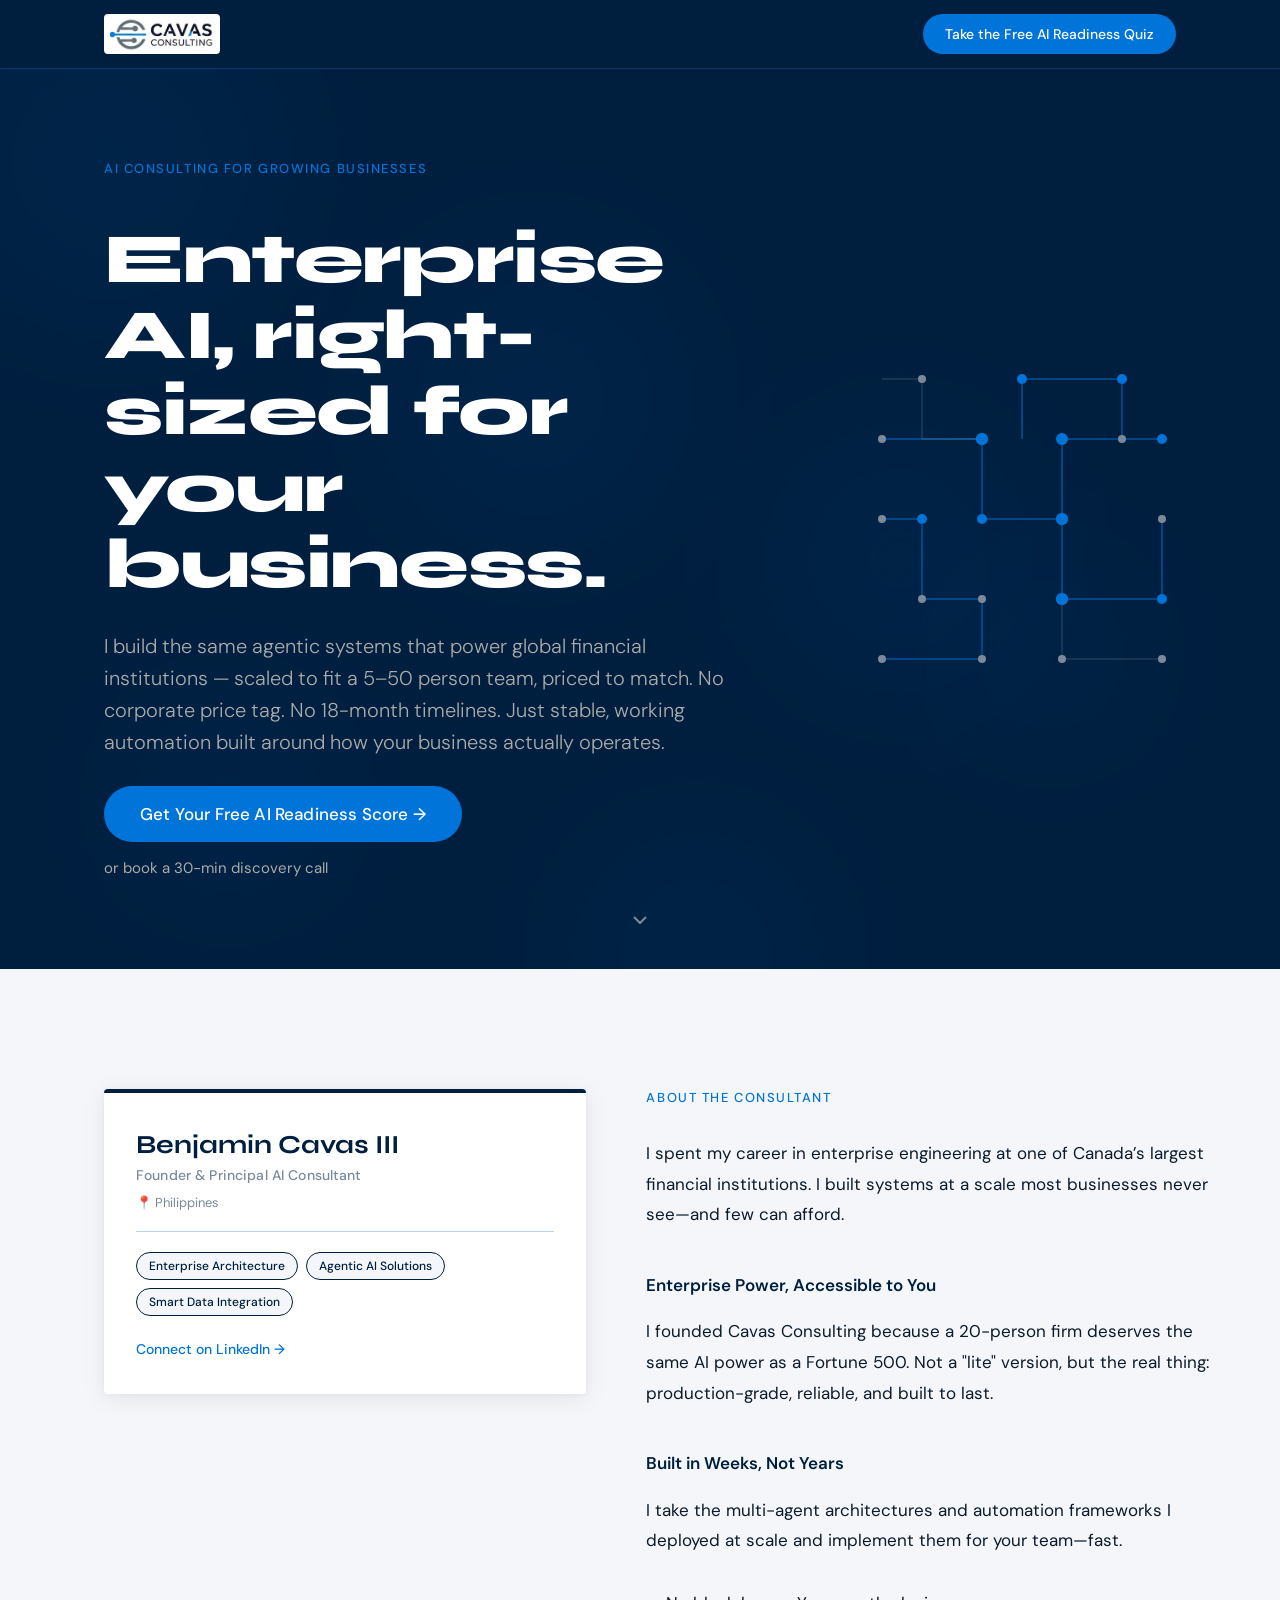
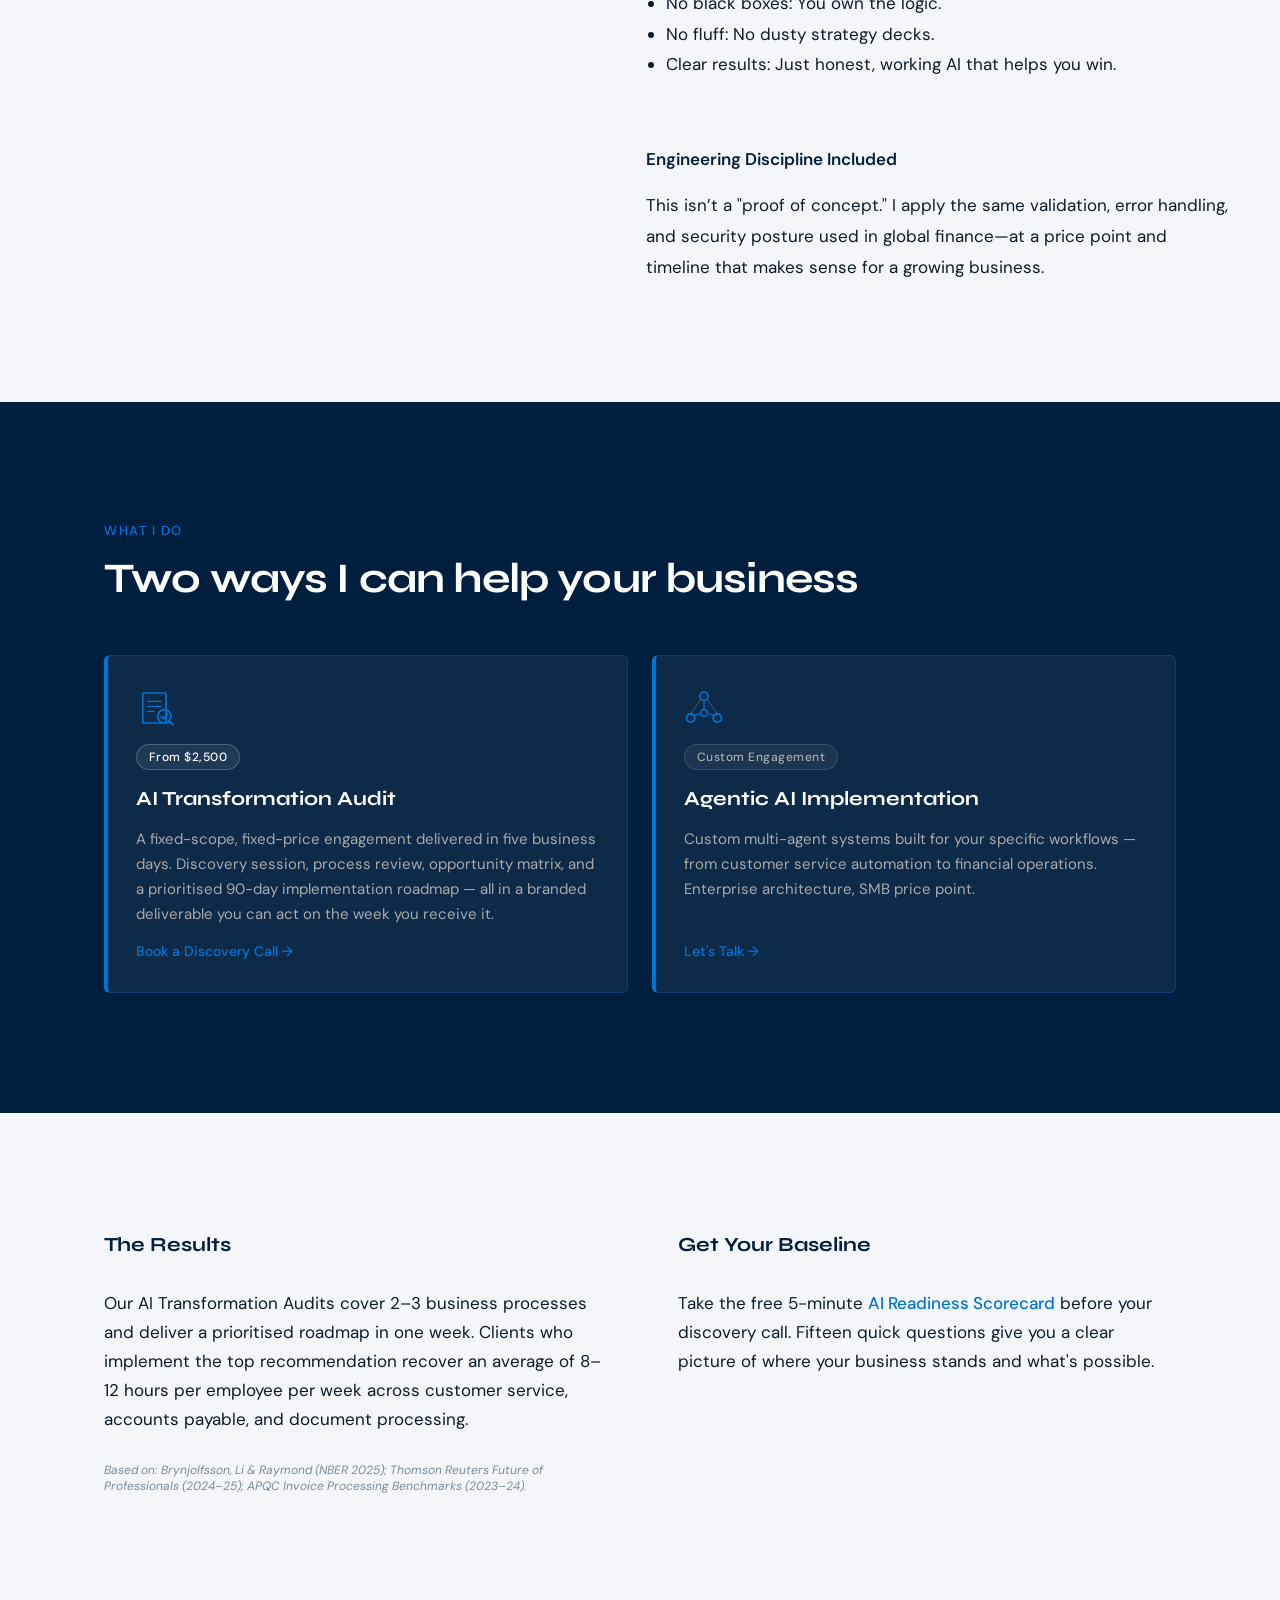
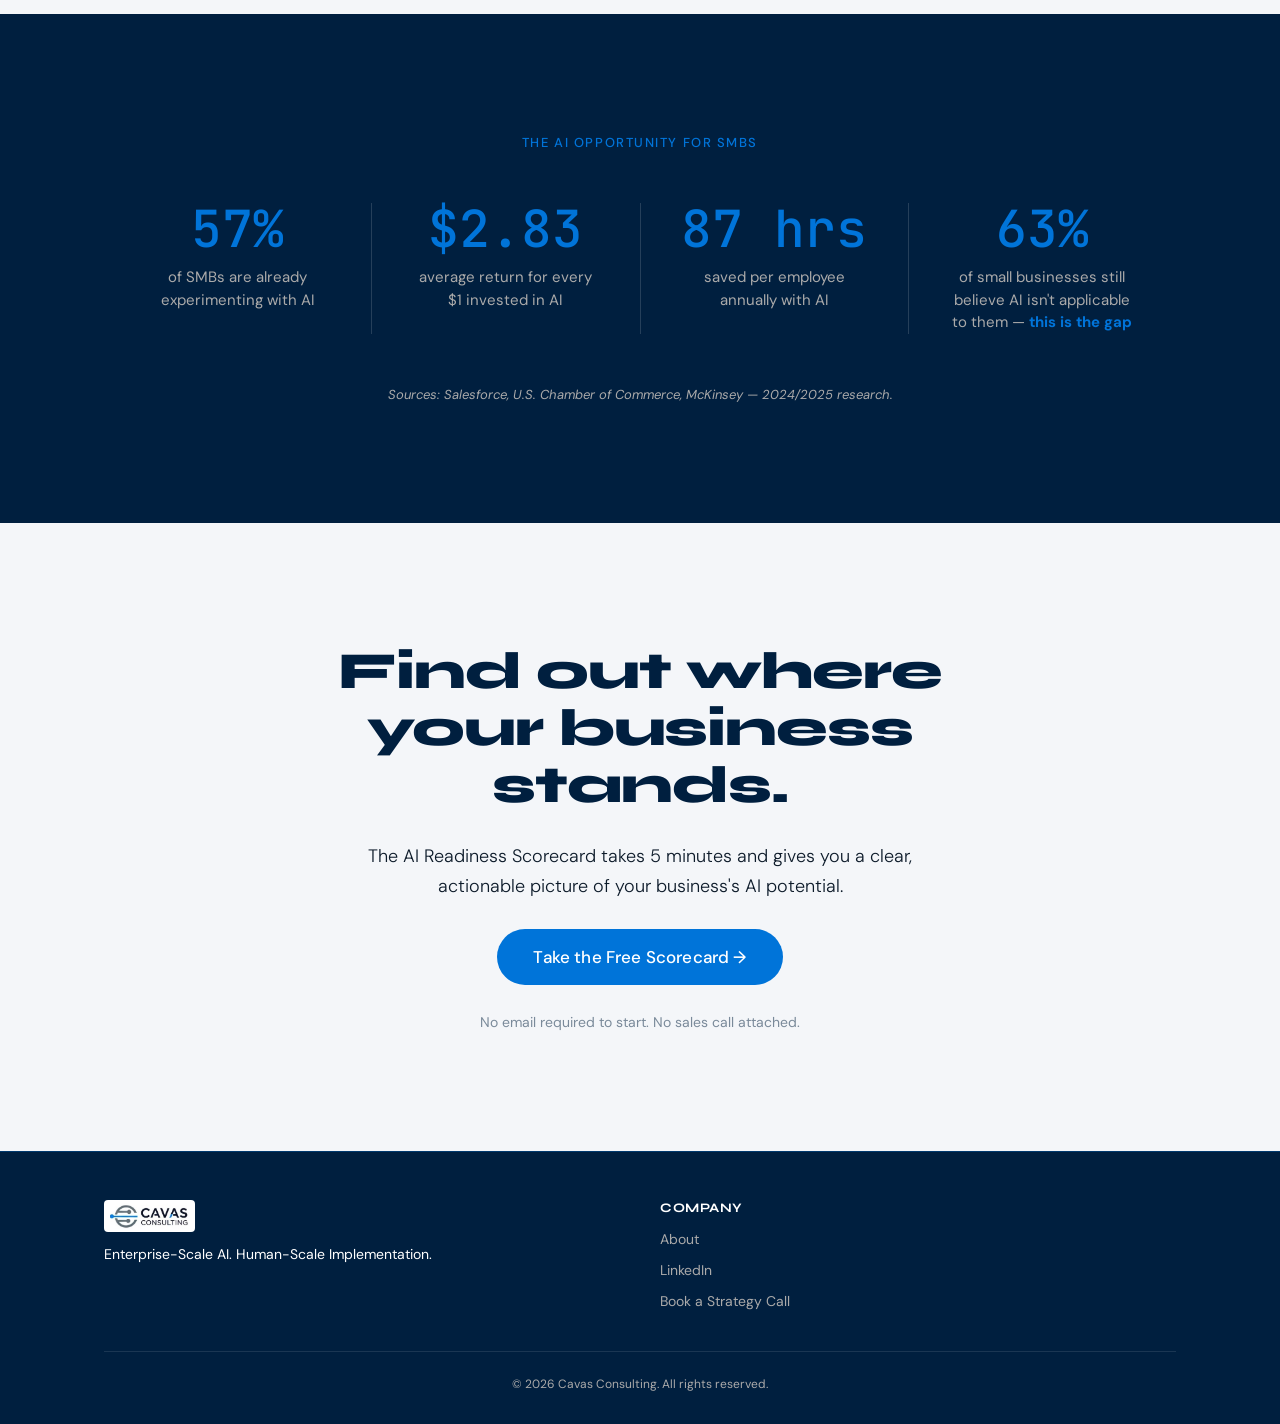
==== commit 8ea706a3: "optimize layout for multiple devices" ====
--- a/index.html
+++ b/index.html
@@ -372,14 +372,6 @@
           <p class="site-footer__tagline">Enterprise-Scale AI. Human-Scale Implementation.</p>
         </div>
 
-        <!-- Free Tools column -->
-        <div>
-          <p class="site-footer__col-heading">Free Tools</p>
-          <ul class="site-footer__links">
-            <li><a href="https://scorecard.cavas.consulting" target="_blank" rel="noopener noreferrer">AI Readiness Scorecard</a></li>
-          </ul>
-        </div>
-
         <!-- Company column -->
         <div>
           <p class="site-footer__col-heading">Company</p>
--- a/style.css
+++ b/style.css
@@ -795,7 +795,7 @@
 
 .site-footer__grid {
   display: grid;
-  grid-template-columns: 1fr 1fr 1fr;
+  grid-template-columns: 1fr 1fr;
   gap: 40px;
   margin-bottom: 40px;
 }
@@ -872,12 +872,18 @@
     gap: 40px;
   }
 
+  .about__inner {
+    grid-template-columns: 1fr;
+    gap: 40px;
+  }
+
   .services__grid {
     grid-template-columns: 1fr 1fr;
   }
 
   .proof-readiness__inner {
-    gap: 60px;
+    grid-template-columns: 1fr;
+    gap: 40px;
   }
 
   .numbers__grid {
@@ -894,11 +900,8 @@
     min-width: 160px;
     padding: 0 16px;
   }
-
-  .site-footer__grid {
-    grid-template-columns: 1fr 1fr;
-  }
-}
+}
+
 
 /* Mobile: < 768px */
 @media (max-width: 768px) {
@@ -910,7 +913,6 @@
   }
 
   .hero__illustration {
-    order: -1;
     max-width: 280px;
     margin: 0 auto;
   }
@@ -986,9 +988,3 @@
   }
 }
 
-/* Ensure no horizontal overflow */
-@media (max-width: 600px) {
-  .hero__sub br {
-    display: none;
-  }
-}
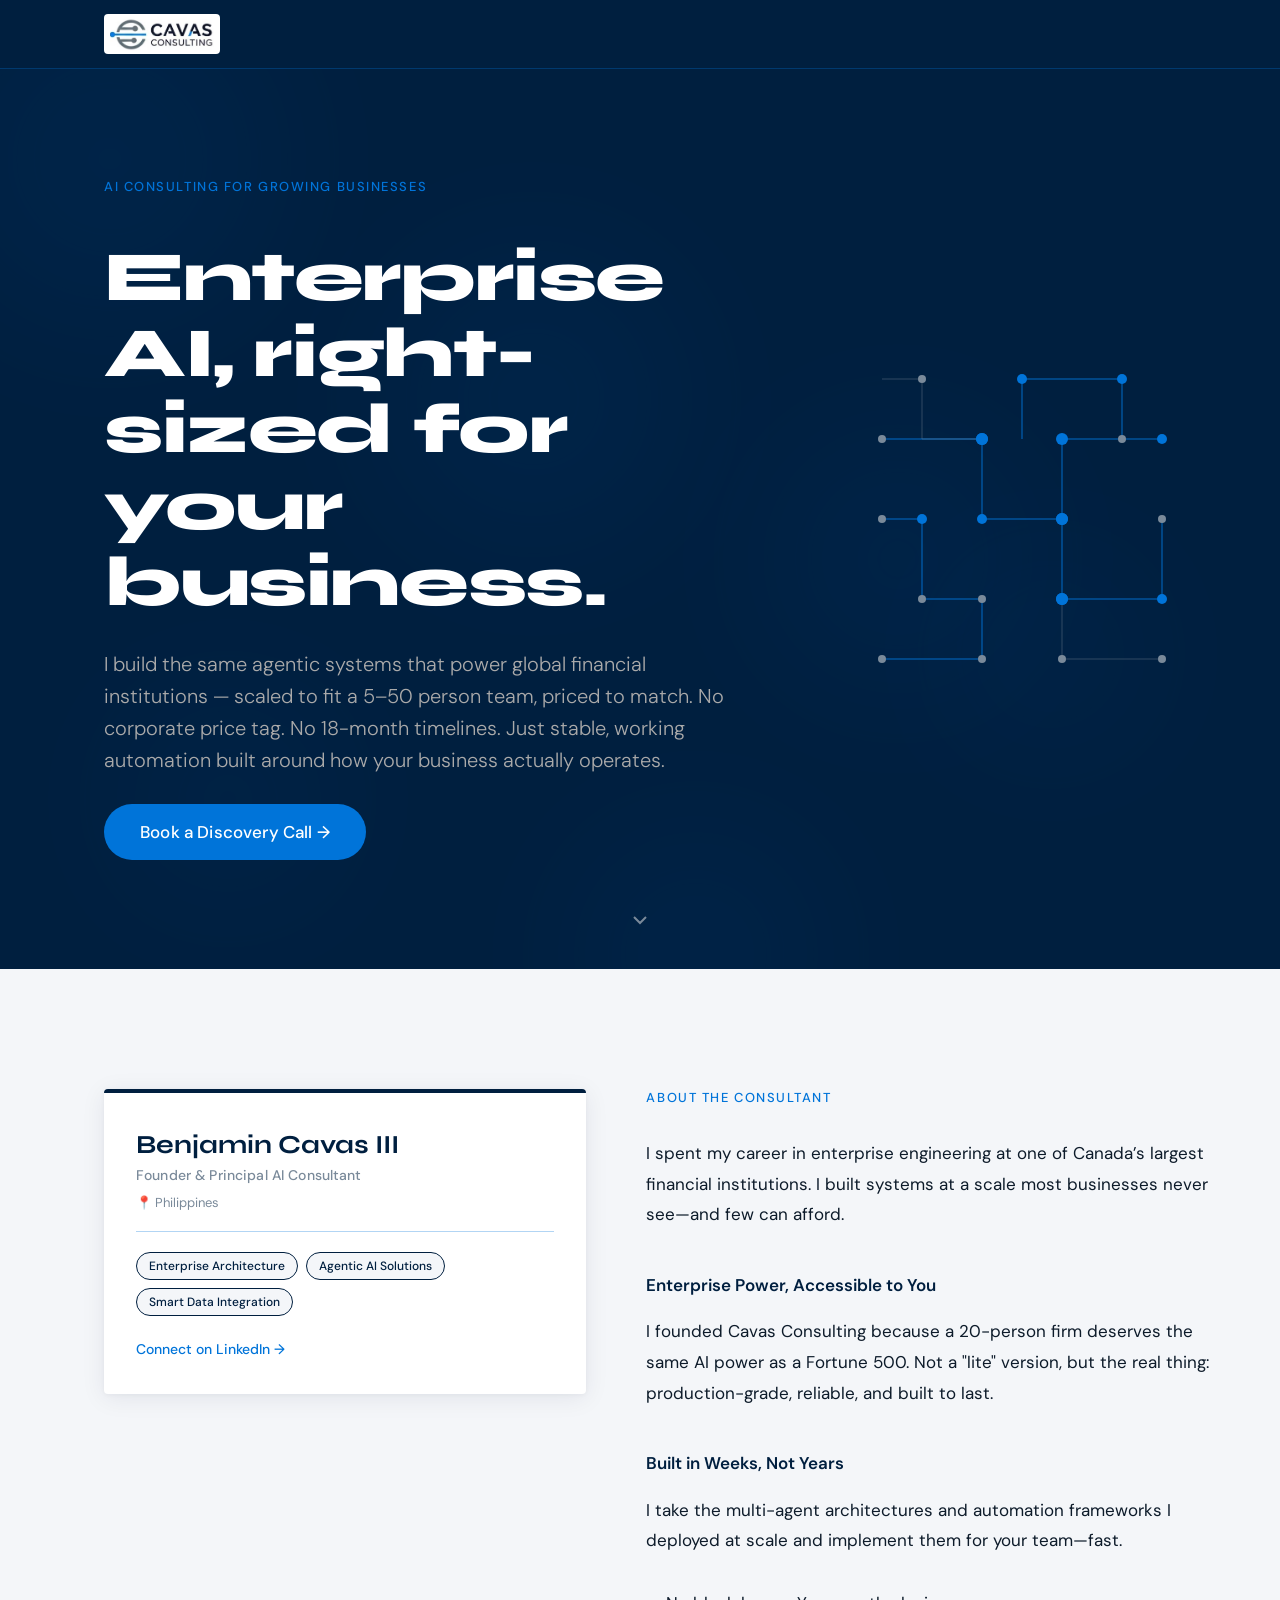
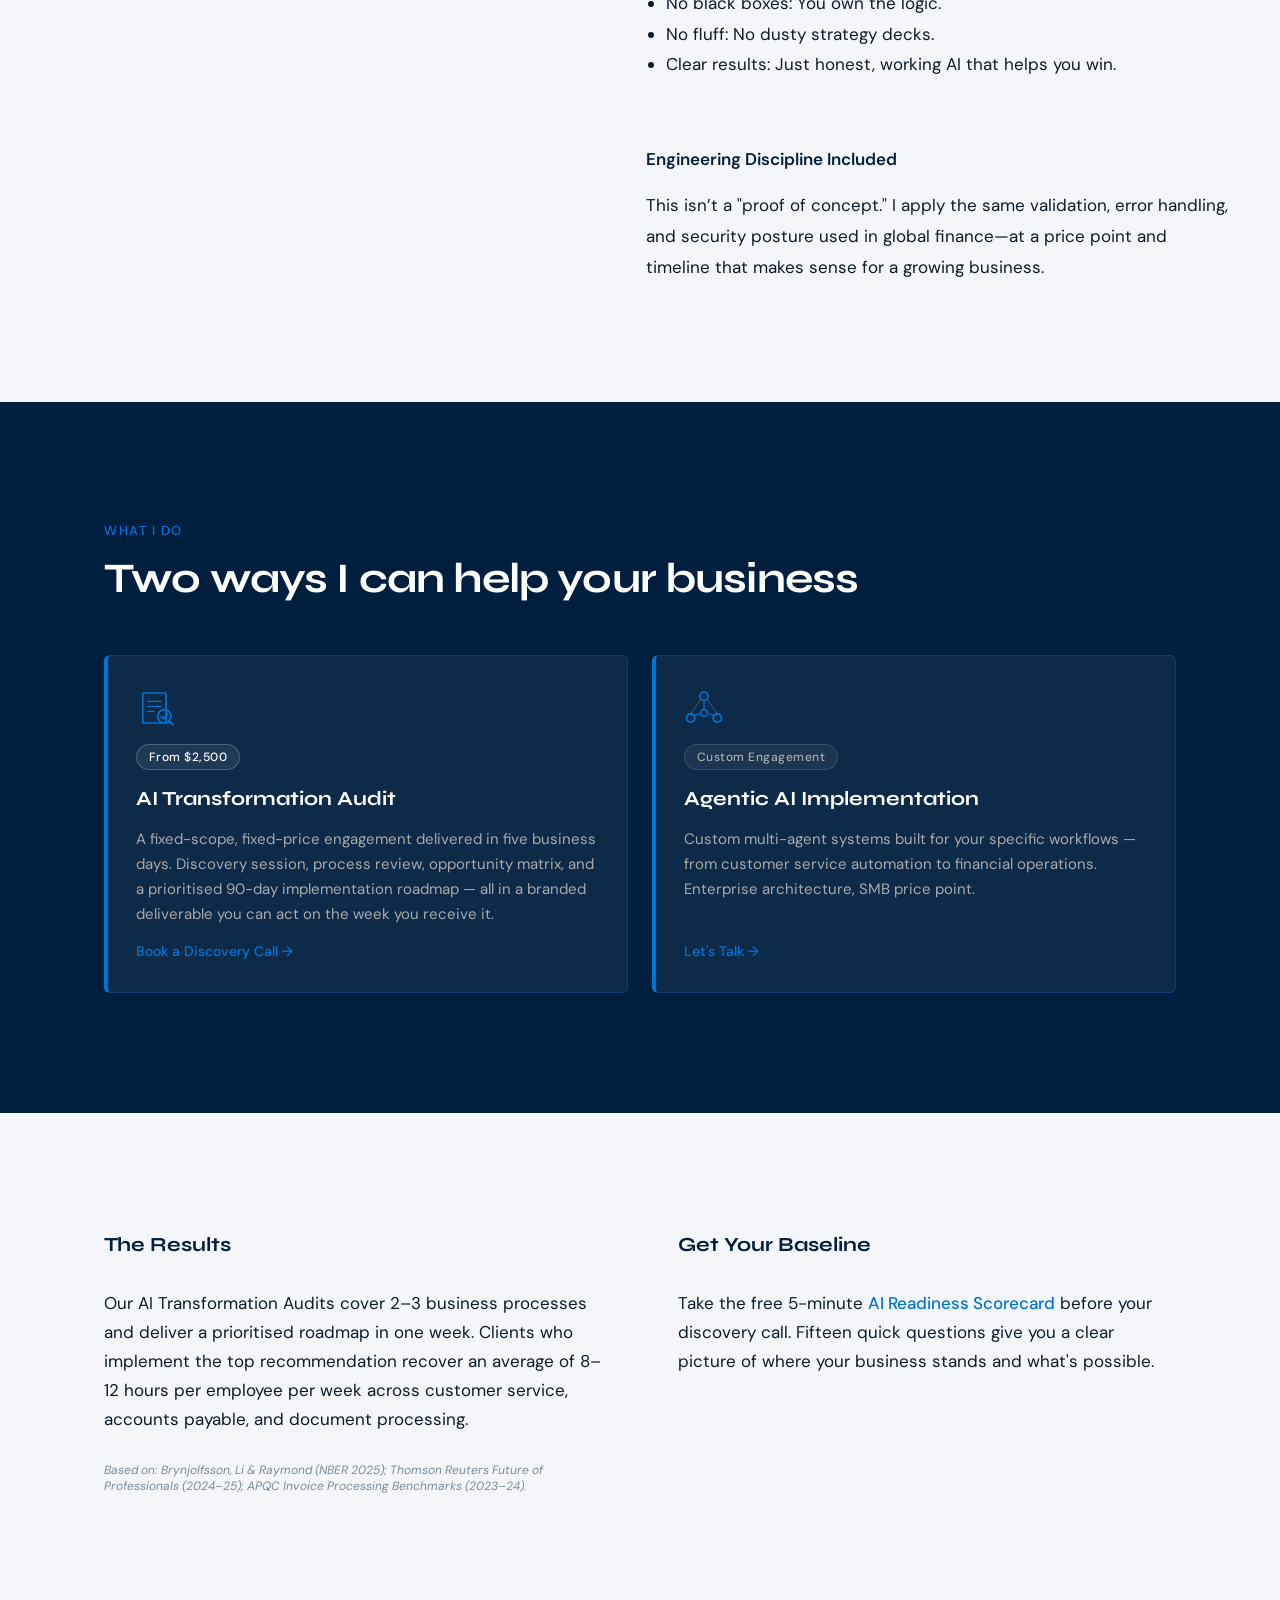
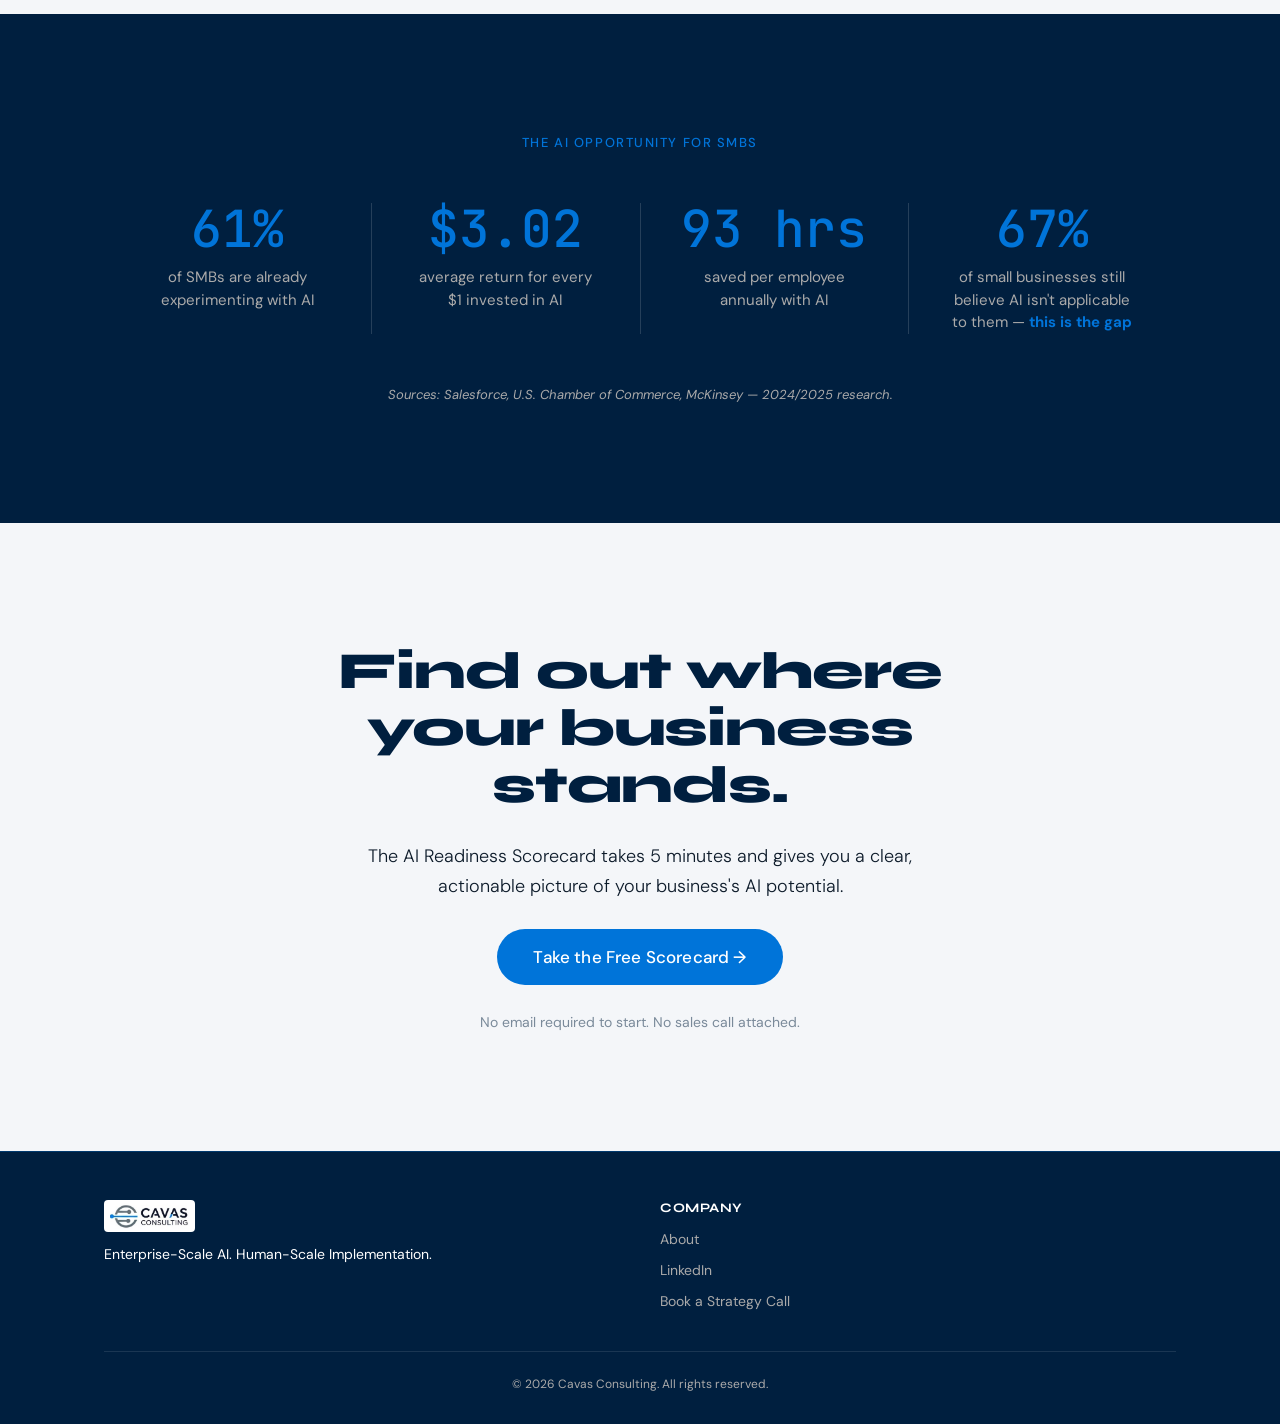
==== commit 00bedddb: "remove ai readiness scorecard from nav and hero banner" ====
--- a/index.html
+++ b/index.html
@@ -31,15 +31,6 @@
     <nav class="nav__inner" aria-label="Main navigation">
       <a href="https://cavas.consulting" class="nav__logo-link" aria-label="Cavas Consulting home">
         <img src="./cavas_consulting_logo.png" alt="Cavas Consulting logo" class="nav__logo" height="40" />
-      </a>
-      <a
-        href="https://scorecard.cavas.consulting/"
-        class="btn btn--pill btn--electric nav__cta"
-        target="_blank"
-        rel="noopener noreferrer"
-      >
-        <span class="nav__cta-full">Take the Free AI Readiness Quiz</span>
-        <span class="nav__cta-short" aria-hidden="true">Free Quiz</span>
       </a>
     </nav>
   </header>
@@ -72,20 +63,12 @@
           </p>
           <div class="hero__actions animate-load animate-load--4">
             <a
-              href="https://scorecard.cavas.consulting/"
+              href="https://calendly.com/cavas-consulting/30min"
               class="btn btn--pill btn--electric btn--large"
               target="_blank"
               rel="noopener noreferrer"
             >
-              Get Your Free AI Readiness Score &rarr;
-            </a>
-            <a
-              href="https://calendly.com/cavas-consulting/30min"
-              class="hero__ghost-link"
-              target="_blank"
-              rel="noopener noreferrer"
-            >
-              or book a 30-min discovery call
+              Book a Discovery Call &rarr;
             </a>
           </div>
         </div>
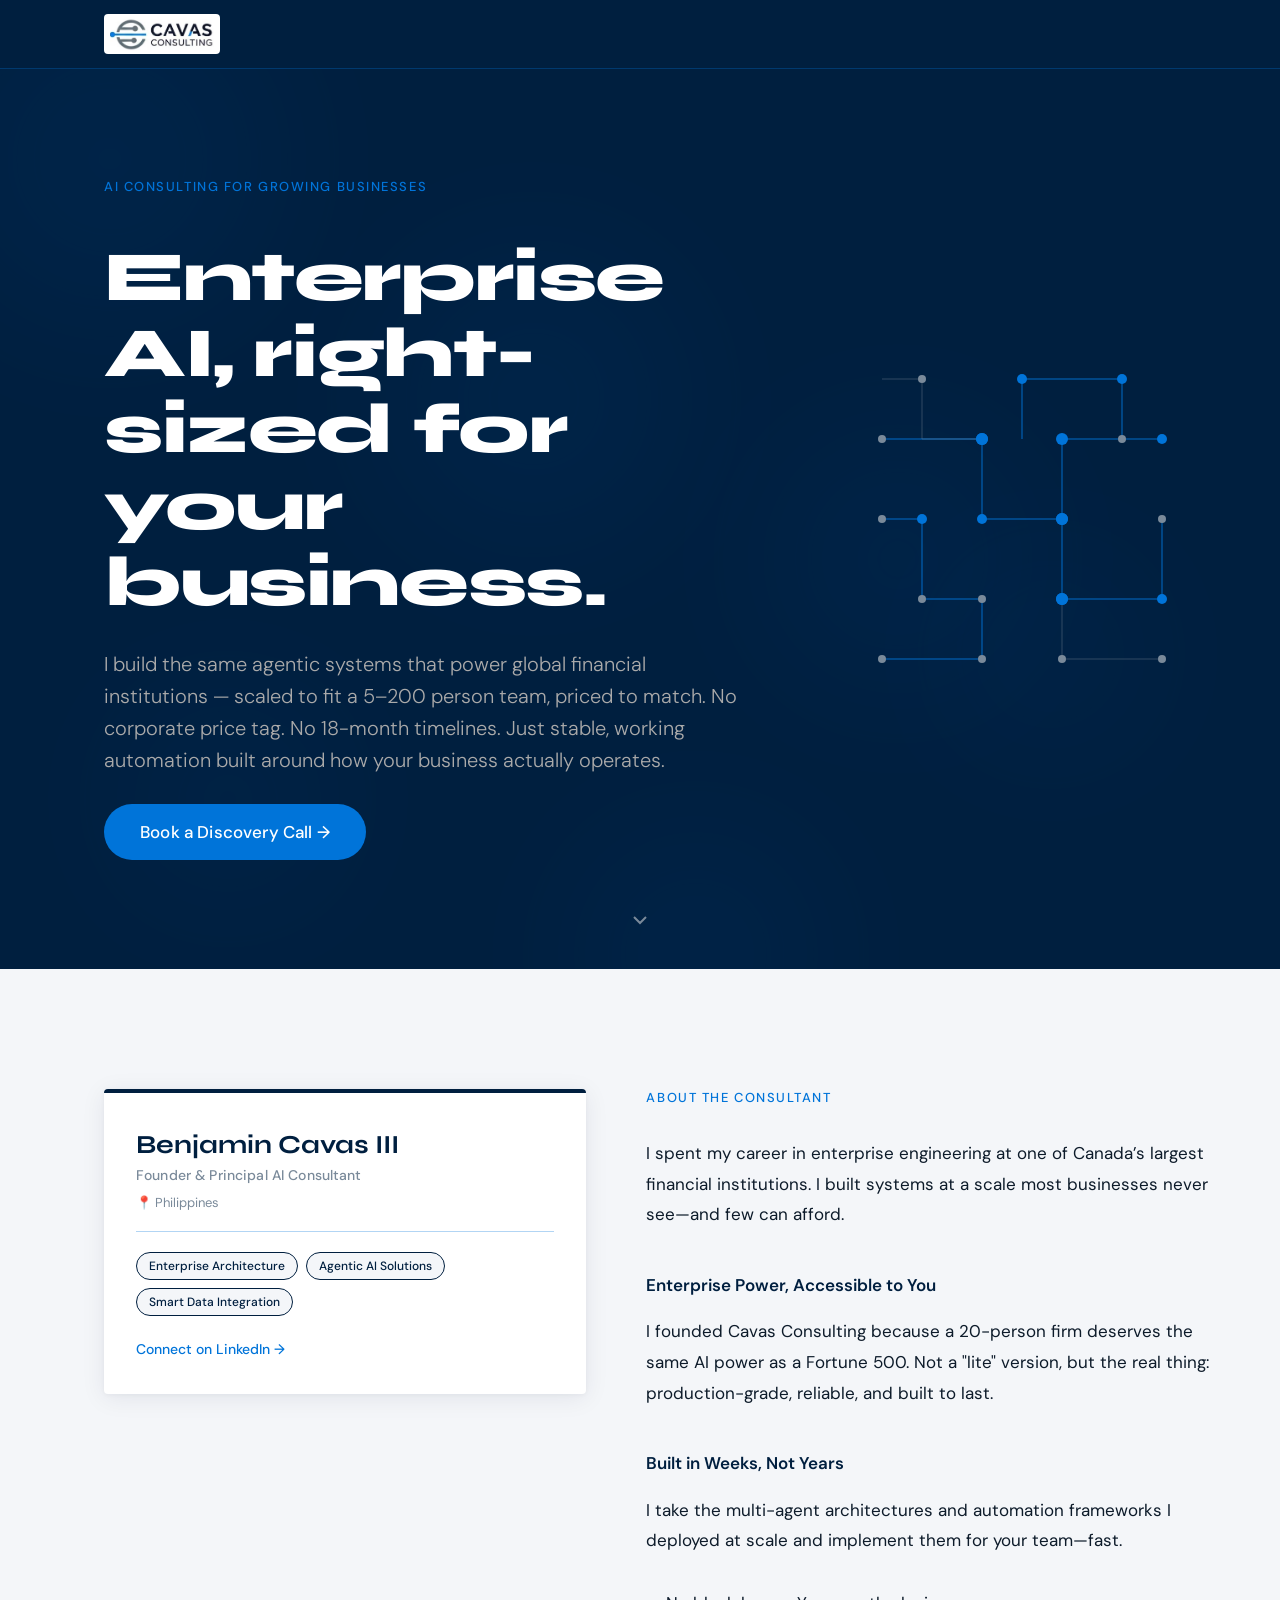
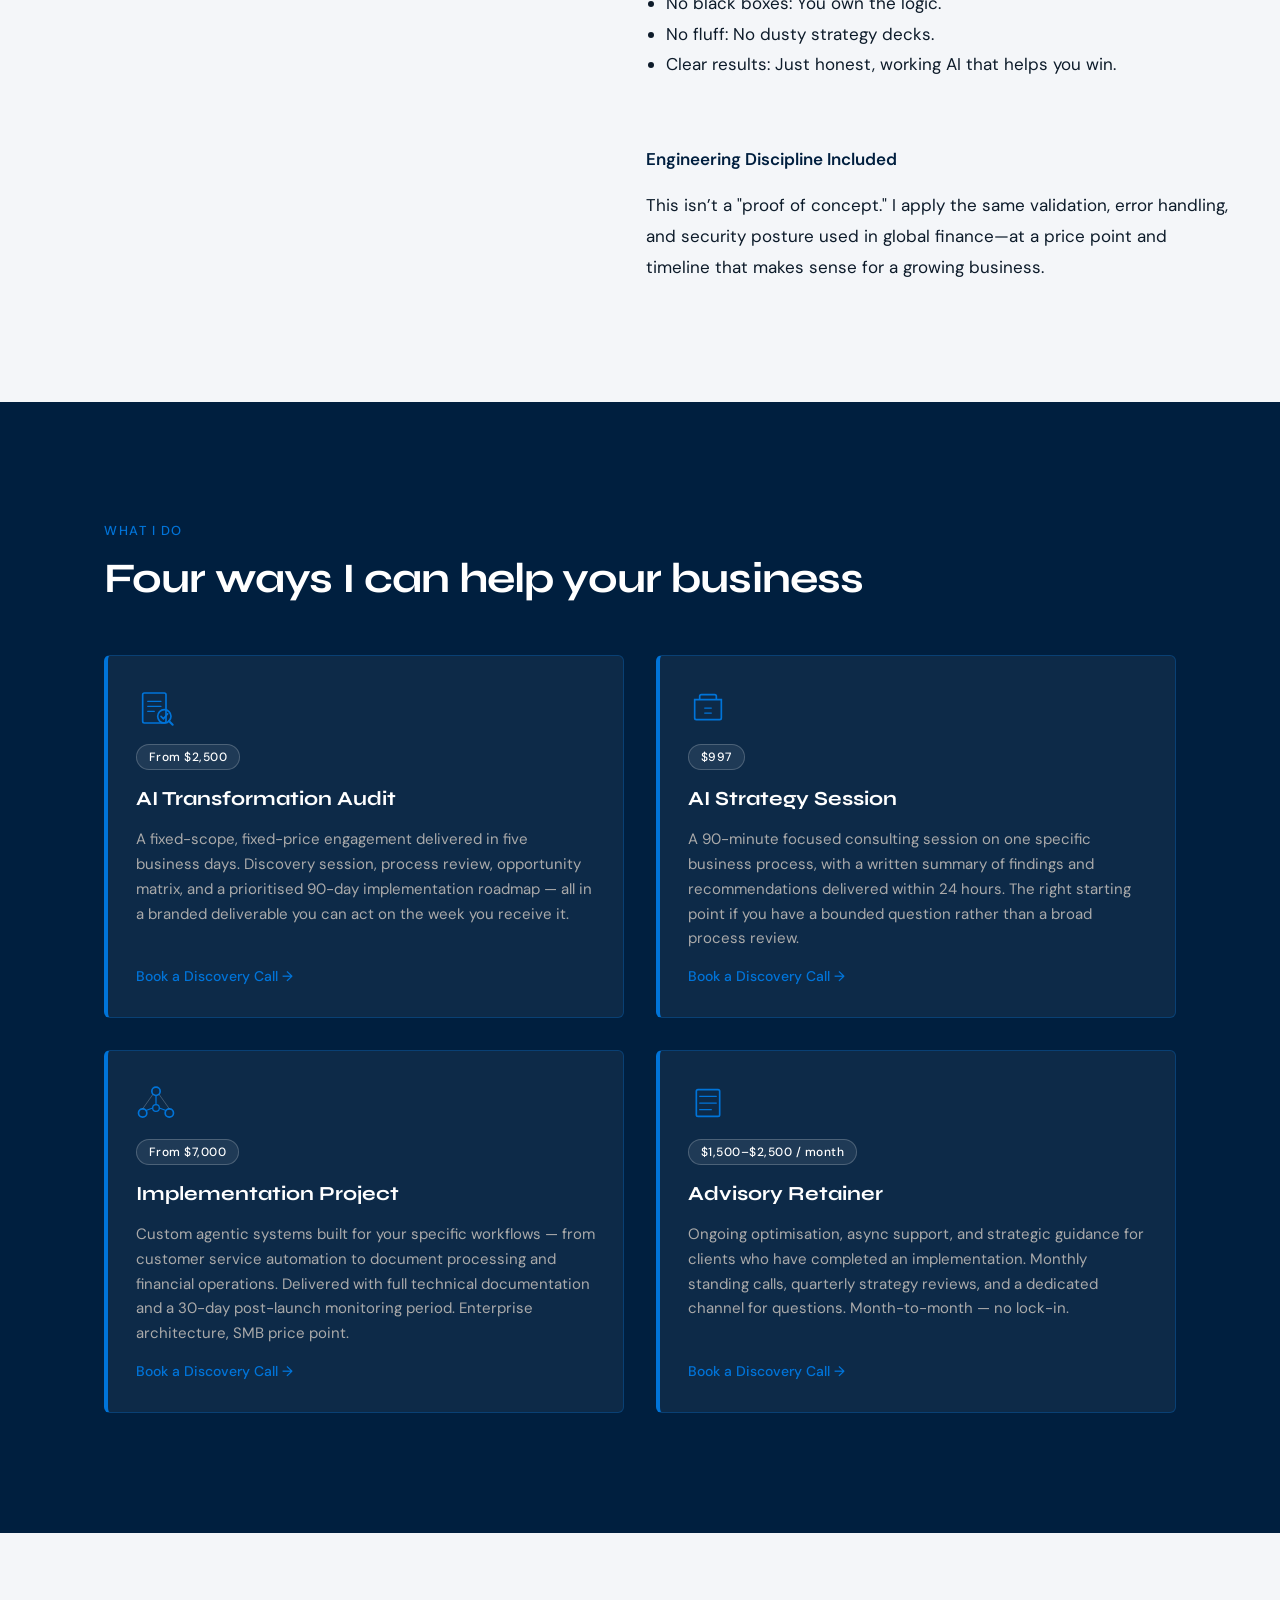
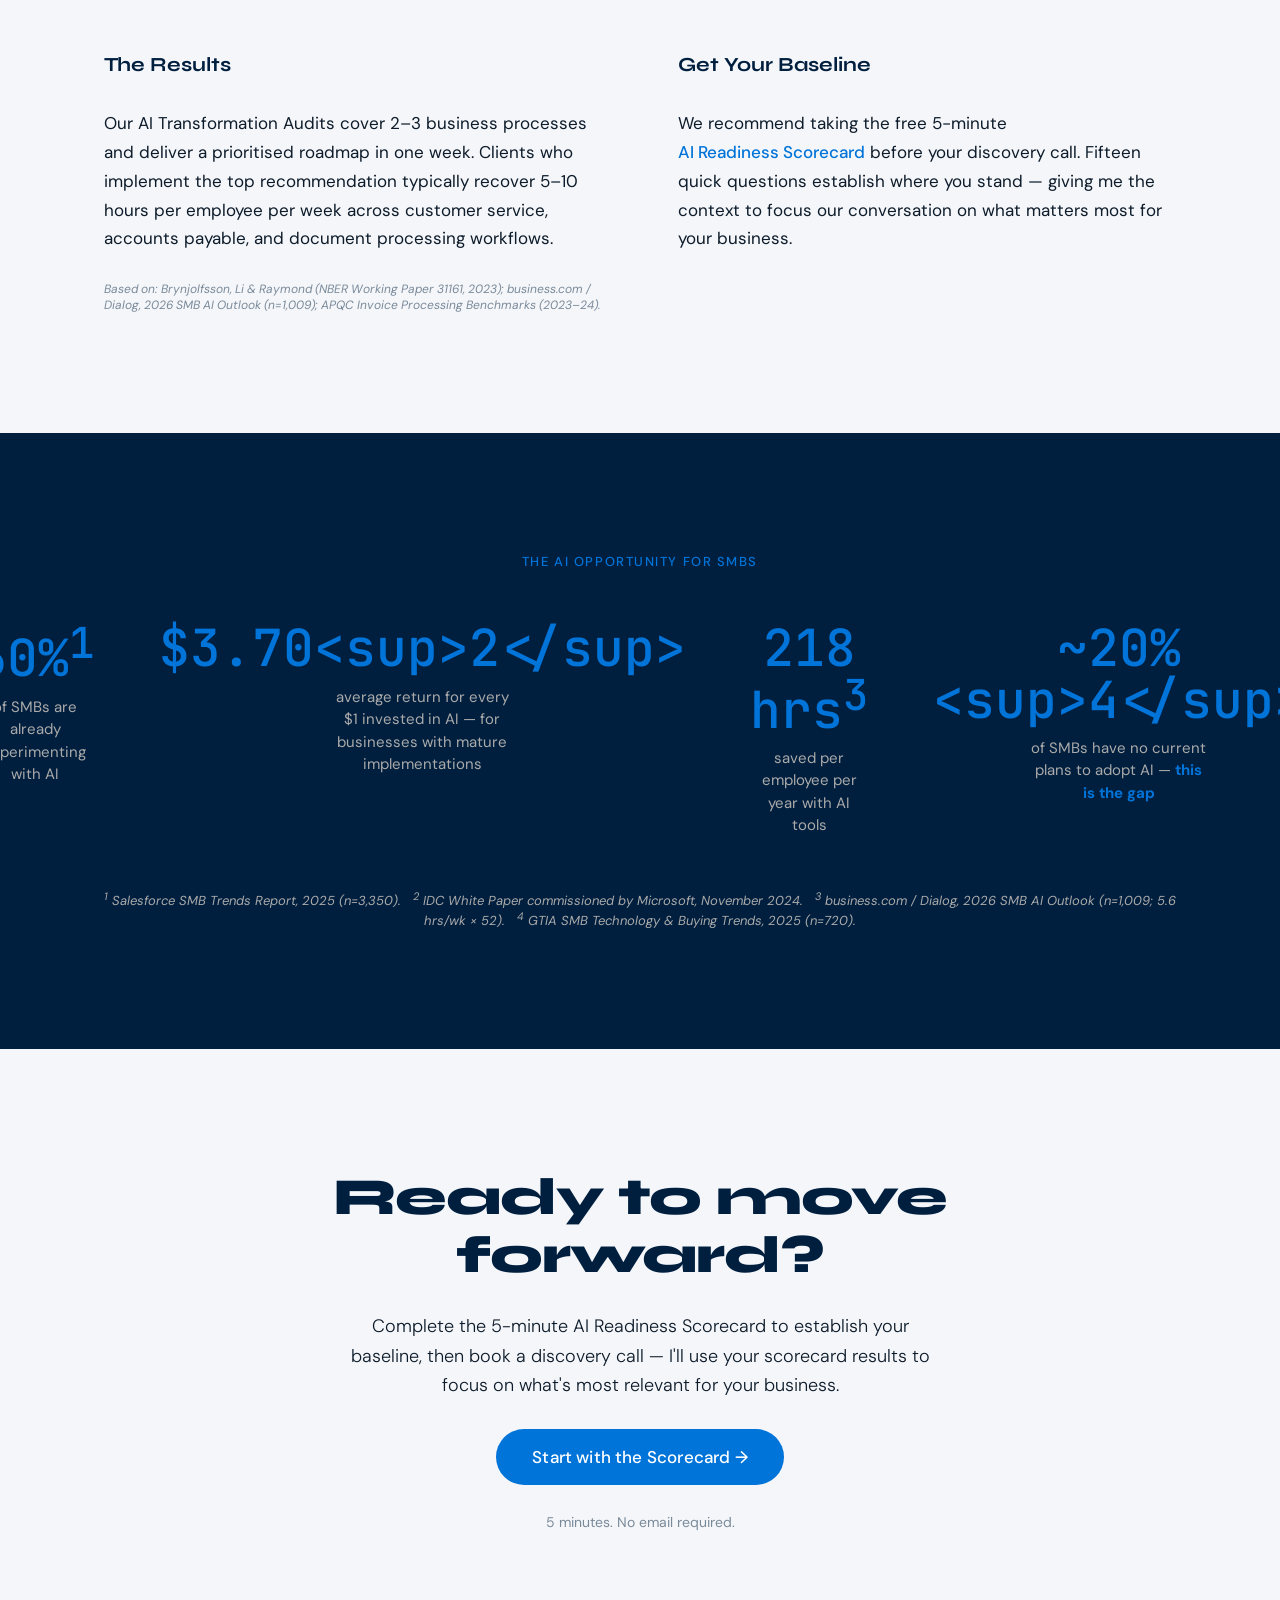
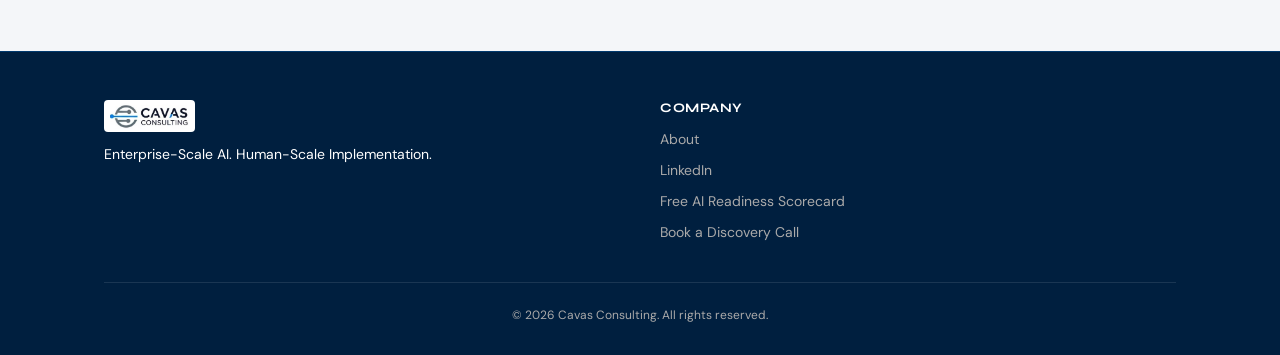
==== commit 4d93c6ac: "feat: v2 alignment — 4-product services, verified stats, ICP size, Discovery Call CTAs - Update hero" ====
--- a/index.html
+++ b/index.html
@@ -23,6 +23,11 @@
   <link href="https://fonts.googleapis.com/css2?family=Syne:wght@700;800&family=DM+Sans:ital,wght@0,300;0,400;0,500;1,300;1,400&family=JetBrains+Mono:wght@400;500&display=swap" rel="stylesheet" />
 
   <link rel="stylesheet" href="./style.css" />
+  <style>
+    @media (max-width: 768px) {
+      .services__grid { grid-template-columns: 1fr !important; }
+    }
+  </style>
 </head>
 <body>
 
@@ -57,13 +62,13 @@
           </h1>
           <p class="hero__sub animate-load animate-load--3">
             I build the same agentic systems that power global financial institutions —
-            scaled to fit a 5–50 person team, priced to match.
+            scaled to fit a 5–200 person team, priced to match.
             No corporate price tag. No 18-month timelines. Just stable, working automation
             built around how your business actually operates.
           </p>
           <div class="hero__actions animate-load animate-load--4">
             <a
-              href="https://calendly.com/cavas-consulting/30min"
+              href="https://calendly.com/cavas_consulting-discovery/30min"
               class="btn btn--pill btn--electric btn--large"
               target="_blank"
               rel="noopener noreferrer"
@@ -208,9 +213,9 @@
     <section class="services section" id="services" aria-label="Services">
       <div class="container">
         <p class="eyebrow eyebrow--light scroll-reveal">What I Do</p>
-        <h2 class="services__heading scroll-reveal">Two ways I can help your business</h2>
-
-        <div class="services__grid">
+        <h2 class="services__heading scroll-reveal">Four ways I can help your business</h2>
+
+        <div class="services__grid" style="display: grid; grid-template-columns: repeat(2, 1fr); gap: 2rem;">
 
           <!-- Card 1 — AI Transformation Audit -->
           <div class="service-card scroll-reveal" tabindex="0">
@@ -228,12 +233,30 @@
             <div class="service-card__badge service-card__badge--white">From $2,500</div>
             <h3 class="service-card__title">AI Transformation Audit</h3>
             <p class="service-card__desc">A fixed-scope, fixed-price engagement delivered in five business days. Discovery session, process review, opportunity matrix, and a prioritised 90-day implementation roadmap — all in a branded deliverable you can act on the week you receive it.</p>
-            <a href="https://calendly.com/cavas-consulting/30min" class="service-card__link link--electric" target="_blank" rel="noopener noreferrer">
+            <a href="https://calendly.com/cavas_consulting-discovery/30min" class="service-card__link link--electric" target="_blank" rel="noopener noreferrer">
               Book a Discovery Call &rarr;
             </a>
           </div>
 
-          <!-- Card 3 — Agentic AI Implementation -->
+          <!-- Card 2 — AI Strategy Session -->
+          <div class="service-card scroll-reveal" tabindex="0">
+            <div class="service-card__icon" aria-hidden="true">
+              <svg viewBox="0 0 48 48" width="40" height="40" fill="none" xmlns="http://www.w3.org/2000/svg">
+                <path d="M8 14H40V36C40 37.1 39.1 38 38 38H10C8.9 38 8 37.1 8 36V14Z" stroke="#0074D9" stroke-width="2" fill="none"/>
+                <path d="M14 14V10C14 8.9 14.9 8 16 8H32C33.1 8 34 8.9 34 10V14" stroke="#0074D9" stroke-width="2" fill="none"/>
+                <line x1="20" y1="24" x2="28" y2="24" stroke="#0074D9" stroke-width="1.5" stroke-linecap="round"/>
+                <line x1="20" y1="30" x2="28" y2="30" stroke="#0074D9" stroke-width="1.5" stroke-linecap="round"/>
+              </svg>
+            </div>
+            <div class="service-card__badge service-card__badge--white">$997</div>
+            <h3 class="service-card__title">AI Strategy Session</h3>
+            <p class="service-card__desc">A 90-minute focused consulting session on one specific business process, with a written summary of findings and recommendations delivered within 24 hours. The right starting point if you have a bounded question rather than a broad process review.</p>
+            <a href="https://calendly.com/cavas_consulting-discovery/30min" class="service-card__link link--electric" target="_blank" rel="noopener noreferrer">
+              Book a Discovery Call &rarr;
+            </a>
+          </div>
+
+          <!-- Card 3 — Implementation Project -->
           <div class="service-card scroll-reveal" tabindex="0">
             <div class="service-card__icon" aria-hidden="true">
               <svg viewBox="0 0 48 48" width="40" height="40" fill="none" xmlns="http://www.w3.org/2000/svg">
@@ -248,11 +271,29 @@
                 <line x1="40" y1="31" x2="28" y2="14" stroke="#7A8A9A" stroke-width="1" opacity="0.6" stroke-linecap="round"/>
               </svg>
             </div>
-            <div class="service-card__badge service-card__badge--muted">Custom Engagement</div>
-            <h3 class="service-card__title">Agentic AI Implementation</h3>
-            <p class="service-card__desc">Custom multi-agent systems built for your specific workflows — from customer service automation to financial operations. Enterprise architecture, SMB price point.</p>
-            <a href="https://calendly.com/cavas-consulting/30min" class="service-card__link link--electric" target="_blank" rel="noopener noreferrer">
-              Let's Talk &rarr;
+            <div class="service-card__badge service-card__badge--white">From $7,000</div>
+            <h3 class="service-card__title">Implementation Project</h3>
+            <p class="service-card__desc">Custom agentic systems built for your specific workflows — from customer service automation to document processing and financial operations. Delivered with full technical documentation and a 30-day post-launch monitoring period. Enterprise architecture, SMB price point.</p>
+            <a href="https://calendly.com/cavas_consulting-discovery/30min" class="service-card__link link--electric" target="_blank" rel="noopener noreferrer">
+              Book a Discovery Call &rarr;
+            </a>
+          </div>
+
+          <!-- Card 4 — Advisory Retainer -->
+          <div class="service-card scroll-reveal" tabindex="0">
+            <div class="service-card__icon" aria-hidden="true">
+              <svg viewBox="0 0 48 48" width="40" height="40" fill="none" xmlns="http://www.w3.org/2000/svg">
+                <path d="M12 8H36C37.1 8 38 8.9 38 10V38C38 39.1 37.1 40 36 40H12C10.9 40 10 39.1 10 38V10C10 8.9 10.9 8 12 8Z" stroke="#0074D9" stroke-width="2" fill="none"/>
+                <line x1="14" y1="16" x2="34" y2="16" stroke="#0074D9" stroke-width="1.5" stroke-linecap="round"/>
+                <line x1="14" y1="24" x2="34" y2="24" stroke="#0074D9" stroke-width="1.5" stroke-linecap="round"/>
+                <line x1="14" y1="32" x2="28" y2="32" stroke="#0074D9" stroke-width="1.5" stroke-linecap="round"/>
+              </svg>
+            </div>
+            <div class="service-card__badge service-card__badge--white">$1,500–$2,500 / month</div>
+            <h3 class="service-card__title">Advisory Retainer</h3>
+            <p class="service-card__desc">Ongoing optimisation, async support, and strategic guidance for clients who have completed an implementation. Monthly standing calls, quarterly strategy reviews, and a dedicated channel for questions. Month-to-month — no lock-in.</p>
+            <a href="https://calendly.com/cavas_consulting-discovery/30min" class="service-card__link link--electric" target="_blank" rel="noopener noreferrer">
+              Book a Discovery Call &rarr;
             </a>
           </div>
 
@@ -266,65 +307,65 @@
         <div class="proof-readiness__block">
           <h3 style="font-family: 'Syne', sans-serif; font-weight: 700; font-size: 20px; color: var(--navy); margin-bottom: 16px; line-height: 1.2;">The Results</h3>
           <p style="font-size: clamp(15px, 1.4vw, 17px); font-weight: 400; line-height: 1.7; color: var(--dark-text);">
-            Our AI Transformation Audits cover 2–3 business processes and deliver a prioritised roadmap in one week. Clients who implement the top recommendation recover an average of 8–12 hours per employee per week across customer service, accounts payable, and document processing.
+            Our AI Transformation Audits cover 2–3 business processes and deliver a prioritised roadmap in one week. Clients who implement the top recommendation typically recover 5–10 hours per employee per week across customer service, accounts payable, and document processing workflows.
           </p>
           <p style="font-size: 12px; color: var(--slate); font-style: italic; margin-top: 12px;">
-            Based on: Brynjolfsson, Li &amp; Raymond (NBER 2025); Thomson Reuters Future of Professionals (2024–25); APQC Invoice Processing Benchmarks (2023–24).
+            Based on: Brynjolfsson, Li &amp; Raymond (NBER Working Paper 31161, 2023); business.com / Dialog, 2026 SMB AI Outlook (n=1,009); APQC Invoice Processing Benchmarks (2023–24).
           </p>
         </div>
         <div class="proof-readiness__block">
           <h3 style="font-family: 'Syne', sans-serif; font-weight: 700; font-size: 20px; color: var(--navy); margin-bottom: 16px; line-height: 1.2;">Get Your Baseline</h3>
           <p style="font-size: clamp(15px, 1.4vw, 17px); font-weight: 400; line-height: 1.7; color: var(--dark-text);">
-            Take the free 5-minute <a href="https://scorecard.cavas.consulting/" class="link--electric">AI Readiness Scorecard</a> before your discovery call. Fifteen quick questions give you a clear picture of where your business stands and what's possible.
+            We recommend taking the free 5-minute <a href="https://scorecard.cavas.consulting/" class="link--electric">AI Readiness Scorecard</a> before your discovery call. Fifteen quick questions establish where you stand — giving me the context to focus our conversation on what matters most for your business.
           </p>
         </div>
       </div>
     </section>
 
     <!-- ===================== SOCIAL PROOF / NUMBERS ===================== -->
-    <section class="numbers section" id="numbers" aria-label="AI opportunity statistics">
+    <section class="numbers section" id="numbers" aria-label="AI opportunity statistics" data-stats-section>
       <div class="container">
         <p class="numbers__label">The AI opportunity for SMBs</p>
         <div class="numbers__grid">
 
           <div class="stat-block scroll-reveal">
-            <span class="stat-block__number" data-target="75" data-suffix="%">0%</span>
+            <span class="stat-block__number" id="stat-adoption" data-target="75" data-suffix="%">75%<sup>1</sup></span>
             <span class="stat-block__label">of SMBs are already experimenting with AI</span>
           </div>
 
           <div class="stat-divider" aria-hidden="true"></div>
 
           <div class="stat-block scroll-reveal">
-            <span class="stat-block__number" data-target="370" data-prefix="$" data-display="3.70">$0</span>
-            <span class="stat-block__label">average return for every $1 invested in AI</span>
+            <span class="stat-block__number" id="stat-roi" data-static="$3.70">$3.70<sup>2</sup></span>
+            <span class="stat-block__label">average return for every $1 invested in AI — for businesses with mature implementations</span>
           </div>
 
           <div class="stat-divider" aria-hidden="true"></div>
 
           <div class="stat-block scroll-reveal">
-            <span class="stat-block__number" data-target="114" data-suffix=" hrs">0 hrs</span>
-            <span class="stat-block__label">saved per employee annually with AI</span>
+            <span class="stat-block__number" id="stat-hours" data-target="290" data-suffix=" hrs">290 hrs<sup>3</sup></span>
+            <span class="stat-block__label">saved per employee per year with AI tools</span>
           </div>
 
           <div class="stat-divider" aria-hidden="true"></div>
 
           <div class="stat-block scroll-reveal">
-            <span class="stat-block__number" data-target="82" data-suffix="%">0%</span>
-            <span class="stat-block__label">of small businesses still believe AI isn't applicable to them — <strong class="stat-gap">this is the gap</strong></span>
-          </div>
-
-        </div>
-        <p class="numbers__source"><em>Sources: Salesforce, U.S. Chamber of Commerce, McKinsey — 2024/2025 research.</em></p>
+            <span class="stat-block__number" id="stat-gap" data-static="~20%">~20%<sup>4</sup></span>
+            <span class="stat-block__label">of SMBs have no current plans to adopt AI — <strong class="stat-gap">this is the gap</strong></span>
+          </div>
+
+        </div>
+        <p class="numbers__source"><em><sup>1</sup> Salesforce SMB Trends Report, 2025 (n=3,350). &nbsp; <sup>2</sup> IDC White Paper commissioned by Microsoft, November 2024. &nbsp; <sup>3</sup> business.com / Dialog, 2026 SMB AI Outlook (n=1,009; 5.6 hrs/wk × 52). &nbsp; <sup>4</sup> GTIA SMB Technology &amp; Buying Trends, 2025 (n=720).</em></p>
       </div>
     </section>
 
     <!-- ===================== CTA FOOTER ===================== -->
     <section class="cta-footer section" id="contact" aria-label="Call to action">
       <div class="container cta-footer__inner">
-        <h2 class="cta-footer__heading scroll-reveal">Find out where your business stands.</h2>
+        <h2 class="cta-footer__heading scroll-reveal">Ready to move forward?</h2>
         <p class="cta-footer__sub scroll-reveal">
-          The AI Readiness Scorecard takes 5 minutes and gives you a clear,
-          actionable picture of your business's AI potential.
+          Complete the 5-minute AI Readiness Scorecard to establish your baseline,
+          then book a discovery call — I'll use your scorecard results to focus on what's most relevant for your business.
         </p>
         <a
           href="https://scorecard.cavas.consulting/"
@@ -332,9 +373,9 @@
           target="_blank"
           rel="noopener noreferrer"
         >
-          Take the Free Scorecard &rarr;
+          Start with the Scorecard &rarr;
         </a>
-        <p class="cta-footer__reassurance scroll-reveal">No email required to start. No sales call attached.</p>
+        <p class="cta-footer__reassurance scroll-reveal">5 minutes. No email required.</p>
       </div>
     </section>
 
@@ -361,7 +402,8 @@
           <ul class="site-footer__links">
             <li><a href="https://cavas.consulting">About</a></li>
             <li><a href="https://www.linkedin.com/in/benjamincavasiii/" target="_blank" rel="noopener noreferrer">LinkedIn</a></li>
-            <li><a href="https://calendly.com/cavas-consulting/30min" target="_blank" rel="noopener noreferrer">Book a Strategy Call</a></li>
+            <li><a href="https://scorecard.cavas.consulting">Free AI Readiness Scorecard</a></li>
+            <li><a href="https://calendly.com/cavas_consulting-discovery/30min" target="_blank" rel="noopener noreferrer">Book a Discovery Call</a></li>
           </ul>
         </div>
 
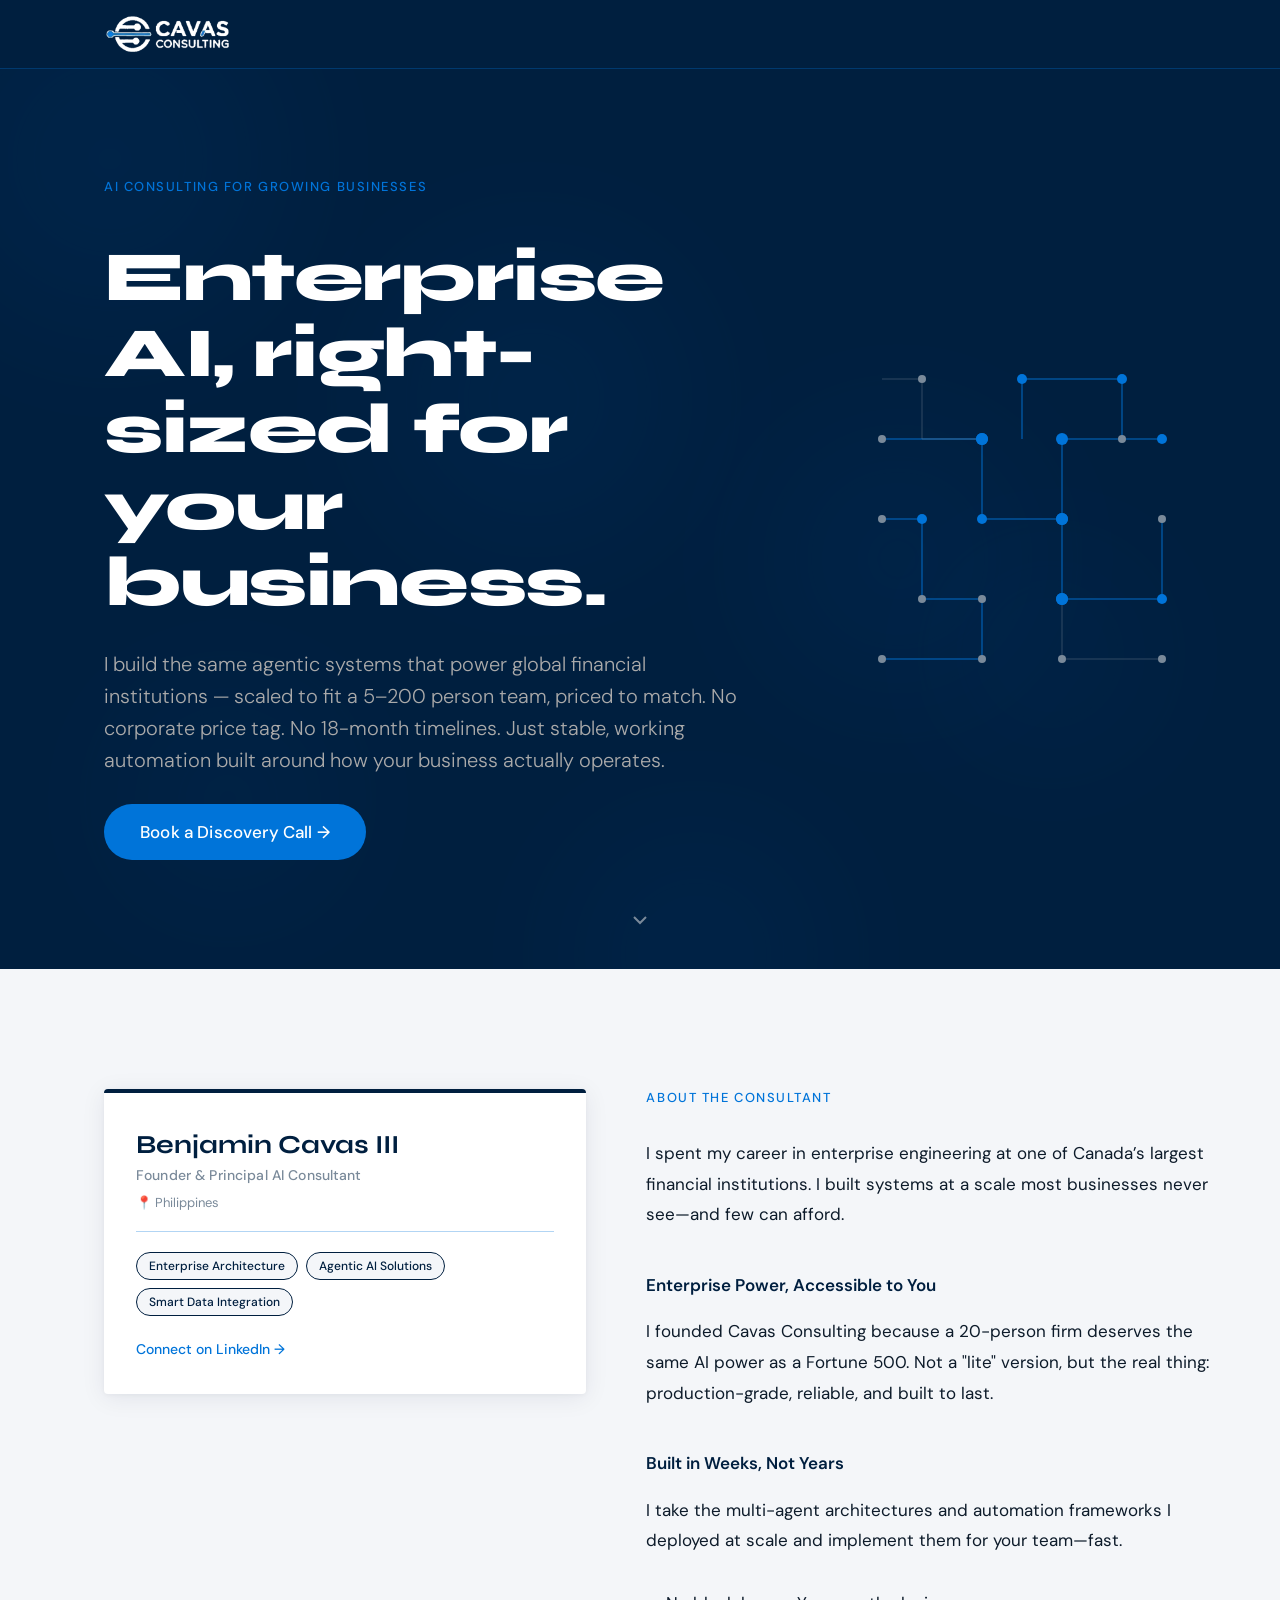
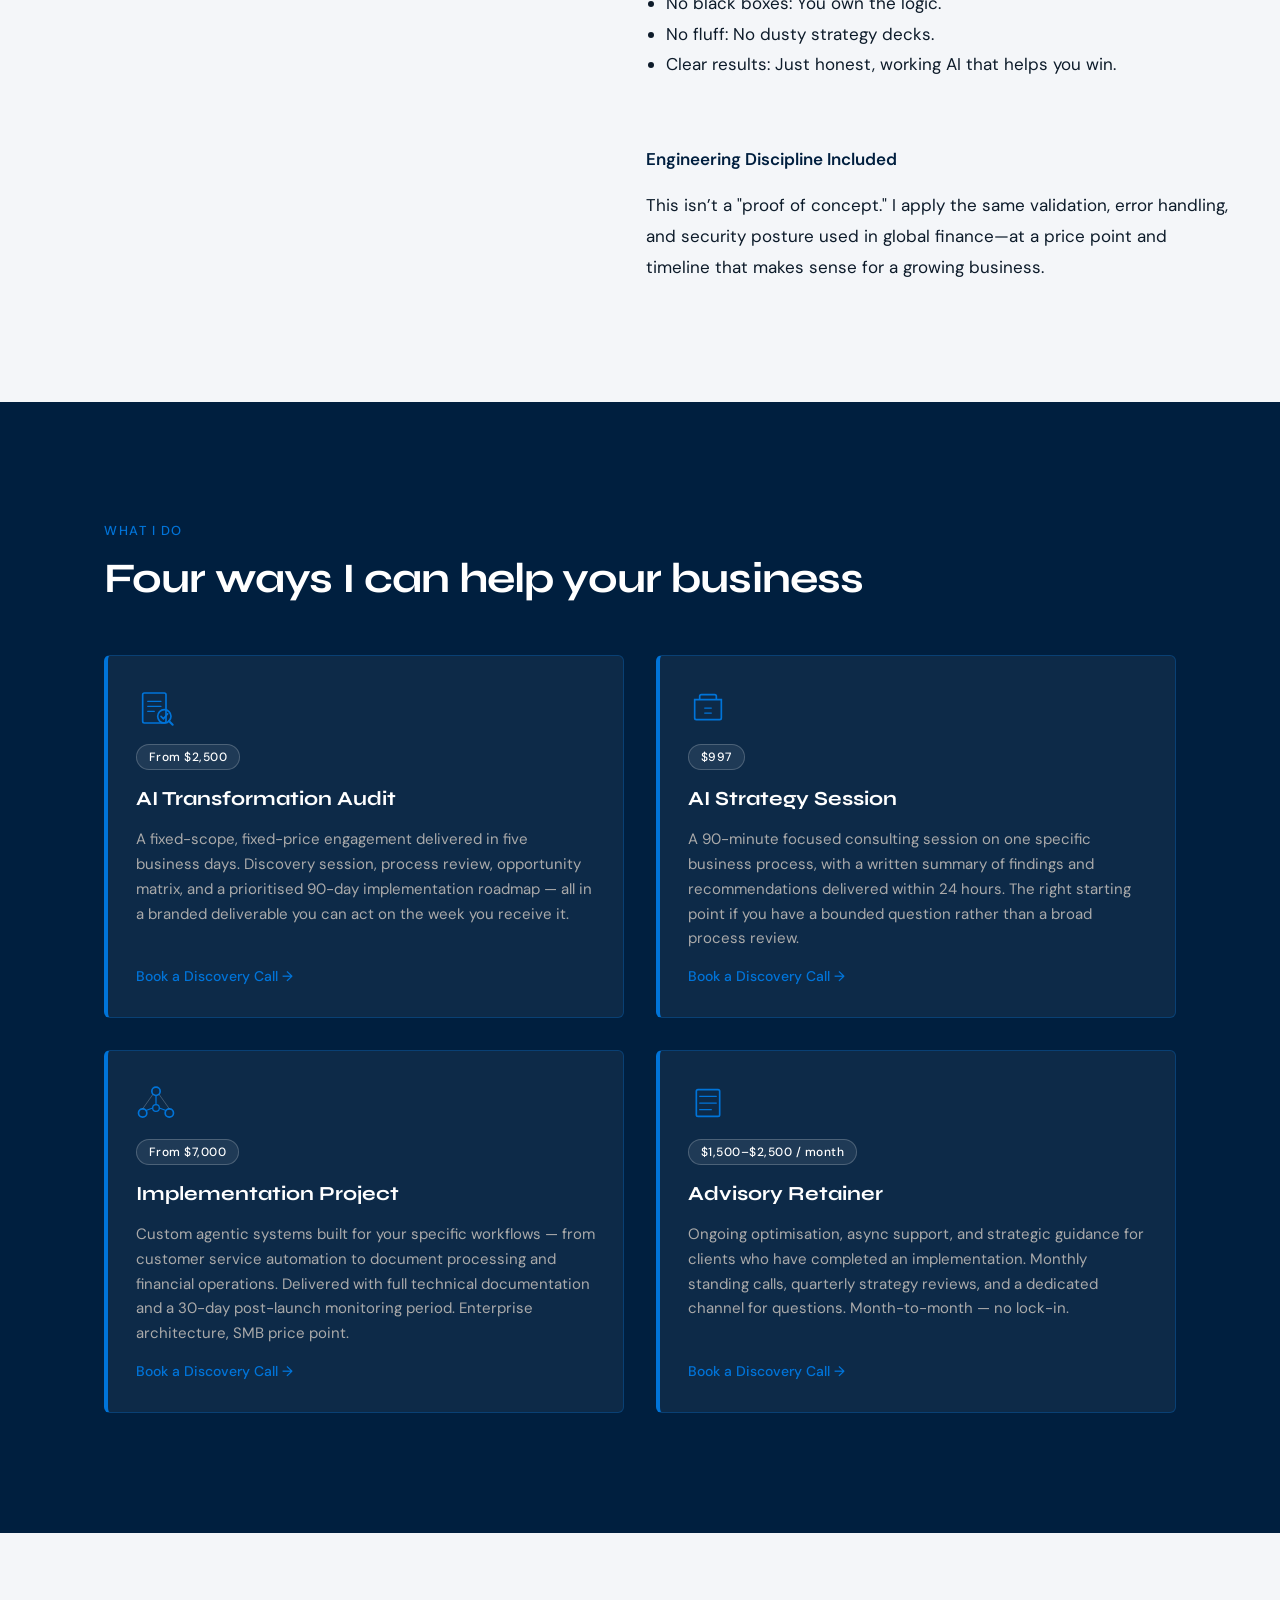
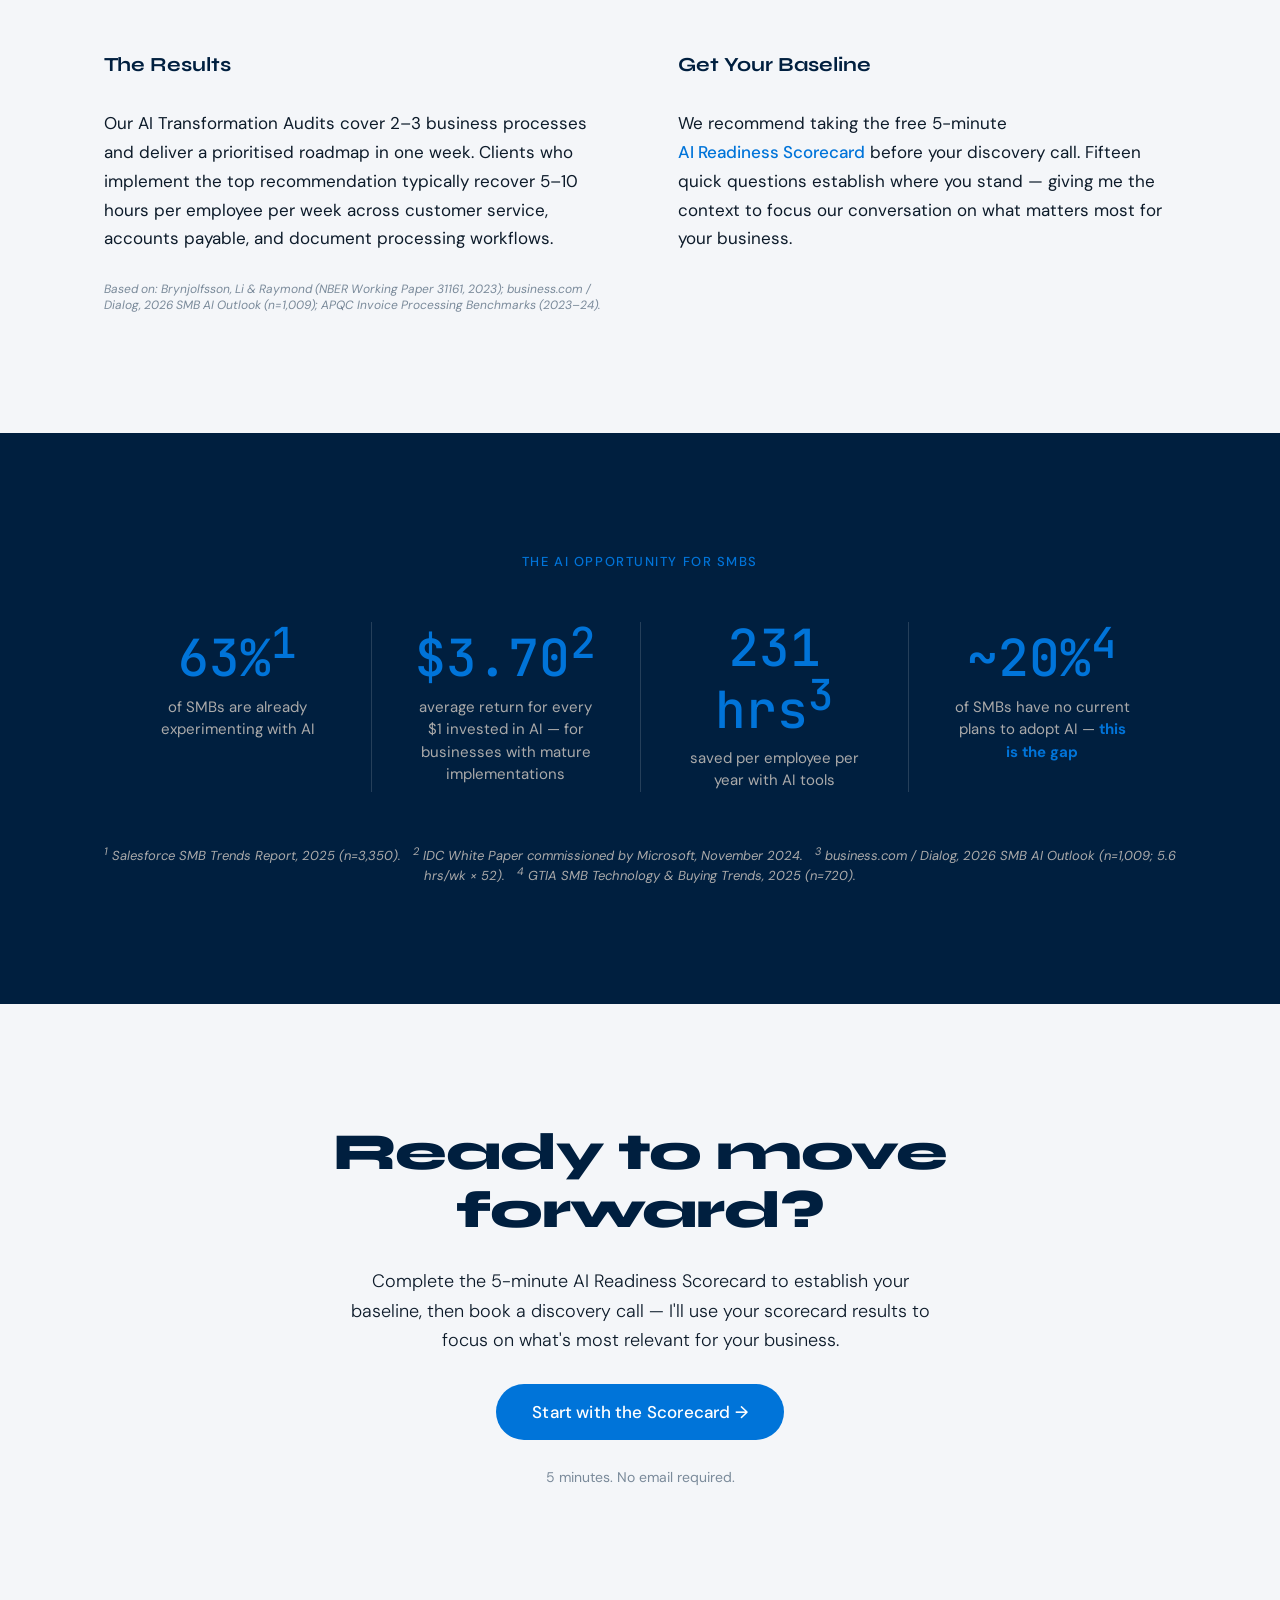
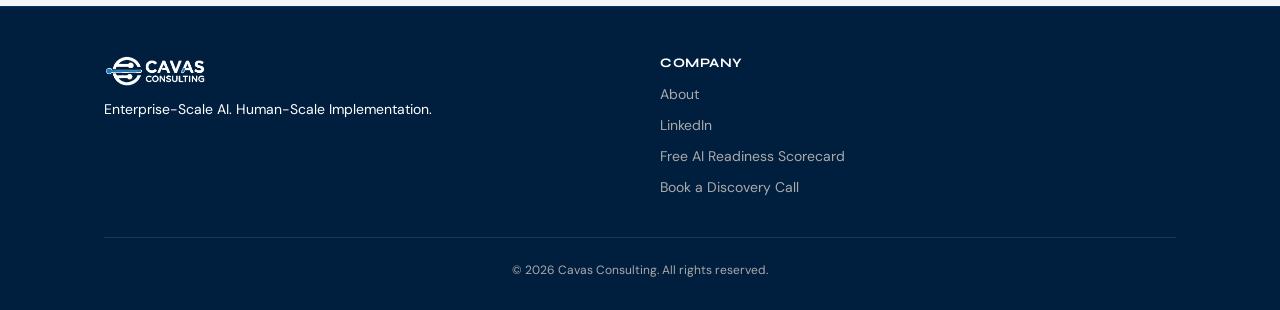
==== commit e0b93d79: "correct calendly links" ====
--- a/index.html
+++ b/index.html
@@ -68,7 +68,7 @@
           </p>
           <div class="hero__actions animate-load animate-load--4">
             <a
-              href="https://calendly.com/cavas_consulting-discovery/30min"
+              href="https://calendly.com/cavas_consulting/discovery-call"
               class="btn btn--pill btn--electric btn--large"
               target="_blank"
               rel="noopener noreferrer"
@@ -233,7 +233,7 @@
             <div class="service-card__badge service-card__badge--white">From $2,500</div>
             <h3 class="service-card__title">AI Transformation Audit</h3>
             <p class="service-card__desc">A fixed-scope, fixed-price engagement delivered in five business days. Discovery session, process review, opportunity matrix, and a prioritised 90-day implementation roadmap — all in a branded deliverable you can act on the week you receive it.</p>
-            <a href="https://calendly.com/cavas_consulting-discovery/30min" class="service-card__link link--electric" target="_blank" rel="noopener noreferrer">
+            <a href="https://calendly.com/cavas_consulting/discovery-call" class="service-card__link link--electric" target="_blank" rel="noopener noreferrer">
               Book a Discovery Call &rarr;
             </a>
           </div>
@@ -251,7 +251,7 @@
             <div class="service-card__badge service-card__badge--white">$997</div>
             <h3 class="service-card__title">AI Strategy Session</h3>
             <p class="service-card__desc">A 90-minute focused consulting session on one specific business process, with a written summary of findings and recommendations delivered within 24 hours. The right starting point if you have a bounded question rather than a broad process review.</p>
-            <a href="https://calendly.com/cavas_consulting-discovery/30min" class="service-card__link link--electric" target="_blank" rel="noopener noreferrer">
+            <a href="https://calendly.com/cavas_consulting/discovery-call" class="service-card__link link--electric" target="_blank" rel="noopener noreferrer">
               Book a Discovery Call &rarr;
             </a>
           </div>
@@ -274,7 +274,7 @@
             <div class="service-card__badge service-card__badge--white">From $7,000</div>
             <h3 class="service-card__title">Implementation Project</h3>
             <p class="service-card__desc">Custom agentic systems built for your specific workflows — from customer service automation to document processing and financial operations. Delivered with full technical documentation and a 30-day post-launch monitoring period. Enterprise architecture, SMB price point.</p>
-            <a href="https://calendly.com/cavas_consulting-discovery/30min" class="service-card__link link--electric" target="_blank" rel="noopener noreferrer">
+            <a href="https://calendly.com/cavas_consulting/discovery-call" class="service-card__link link--electric" target="_blank" rel="noopener noreferrer">
               Book a Discovery Call &rarr;
             </a>
           </div>
@@ -292,7 +292,7 @@
             <div class="service-card__badge service-card__badge--white">$1,500–$2,500 / month</div>
             <h3 class="service-card__title">Advisory Retainer</h3>
             <p class="service-card__desc">Ongoing optimisation, async support, and strategic guidance for clients who have completed an implementation. Monthly standing calls, quarterly strategy reviews, and a dedicated channel for questions. Month-to-month — no lock-in.</p>
-            <a href="https://calendly.com/cavas_consulting-discovery/30min" class="service-card__link link--electric" target="_blank" rel="noopener noreferrer">
+            <a href="https://calendly.com/cavas_consulting/discovery-call" class="service-card__link link--electric" target="_blank" rel="noopener noreferrer">
               Book a Discovery Call &rarr;
             </a>
           </div>
@@ -403,7 +403,7 @@
             <li><a href="https://cavas.consulting">About</a></li>
             <li><a href="https://www.linkedin.com/in/benjamincavasiii/" target="_blank" rel="noopener noreferrer">LinkedIn</a></li>
             <li><a href="https://scorecard.cavas.consulting">Free AI Readiness Scorecard</a></li>
-            <li><a href="https://calendly.com/cavas_consulting-discovery/30min" target="_blank" rel="noopener noreferrer">Book a Discovery Call</a></li>
+            <li><a href="https://calendly.com/cavas_consulting/discovery-call" target="_blank" rel="noopener noreferrer">Book a Discovery Call</a></li>
           </ul>
         </div>
 
--- a/style.css
+++ b/style.css
@@ -188,10 +188,6 @@
 .nav__logo {
   height: 40px;
   width: auto;
-  /* Logo has white background — white bg box on dark nav */
-  background-color: var(--white);
-  border-radius: 4px;
-  padding: 3px 6px;
 }
 
 .nav__cta {
@@ -803,9 +799,6 @@
 .site-footer__logo {
   height: 32px;
   width: auto;
-  background-color: var(--white);
-  border-radius: 4px;
-  padding: 3px 6px;
   margin-bottom: 12px;
 }
 
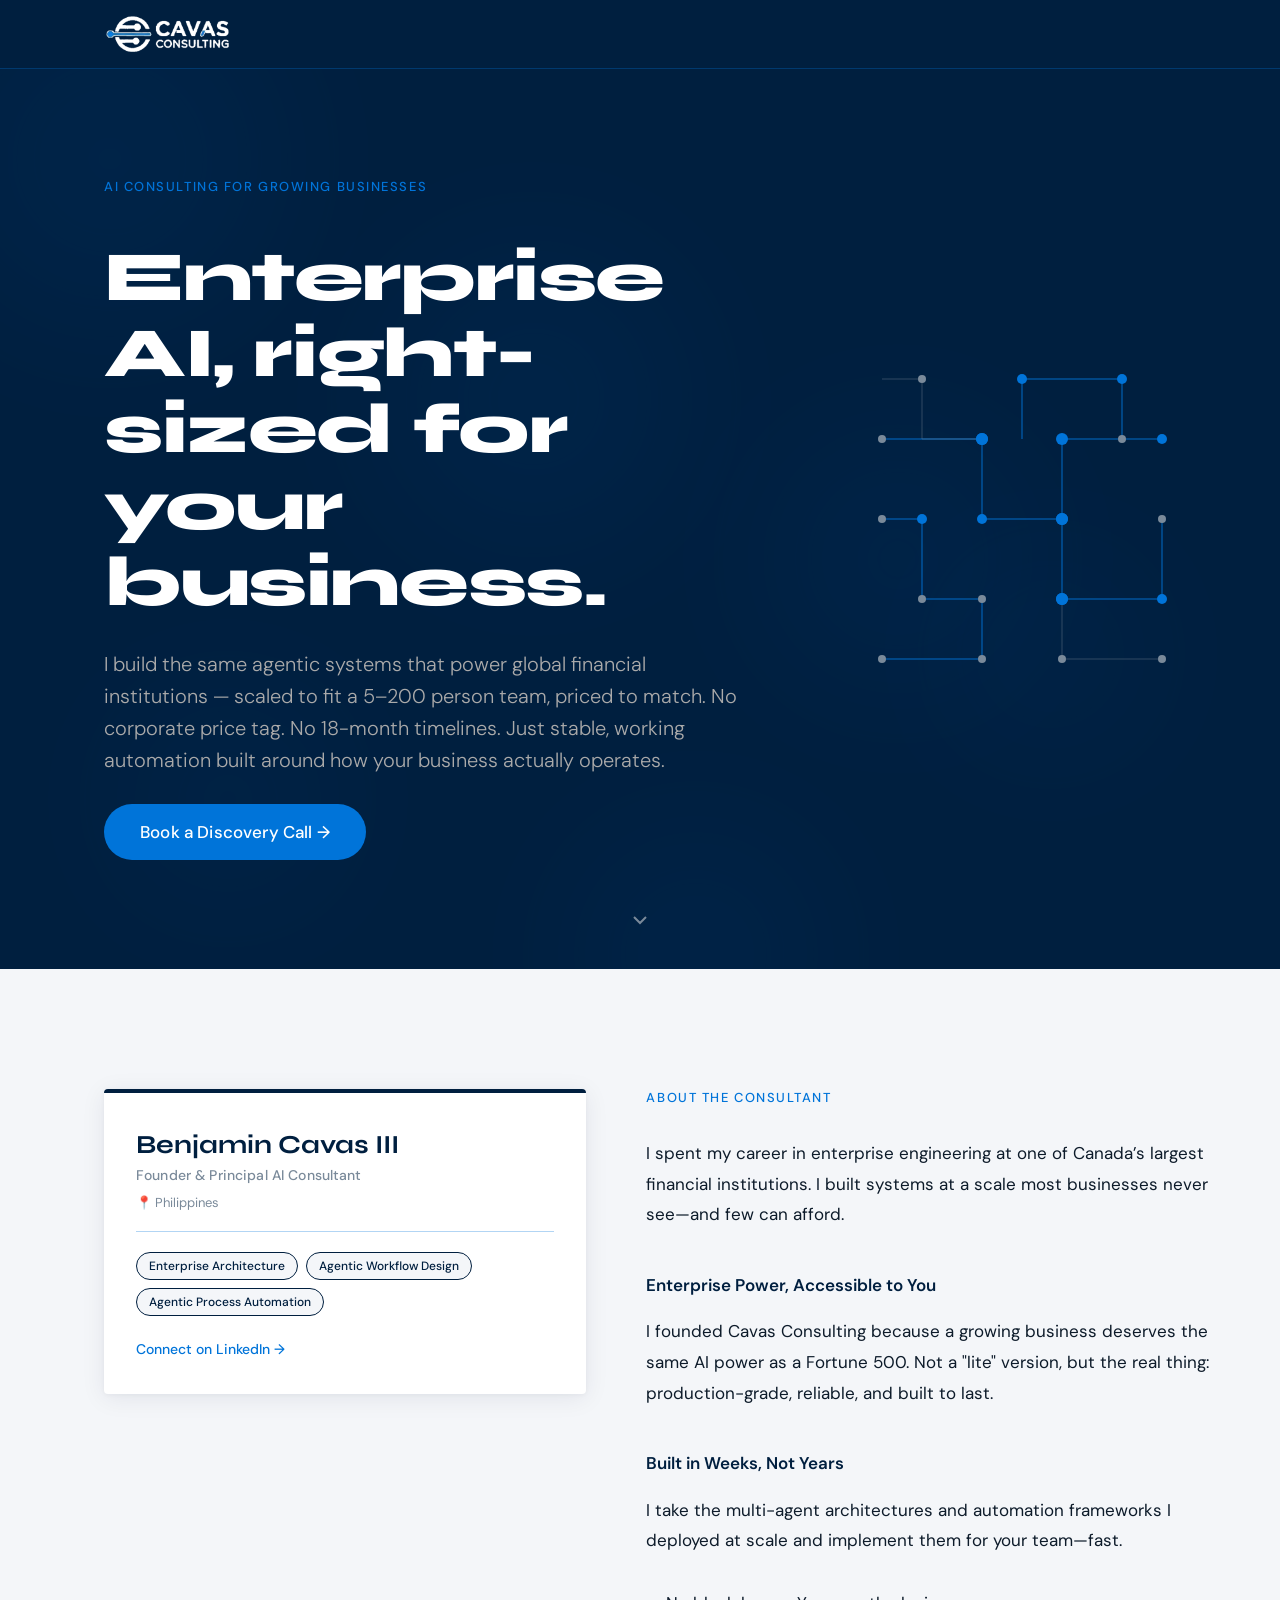
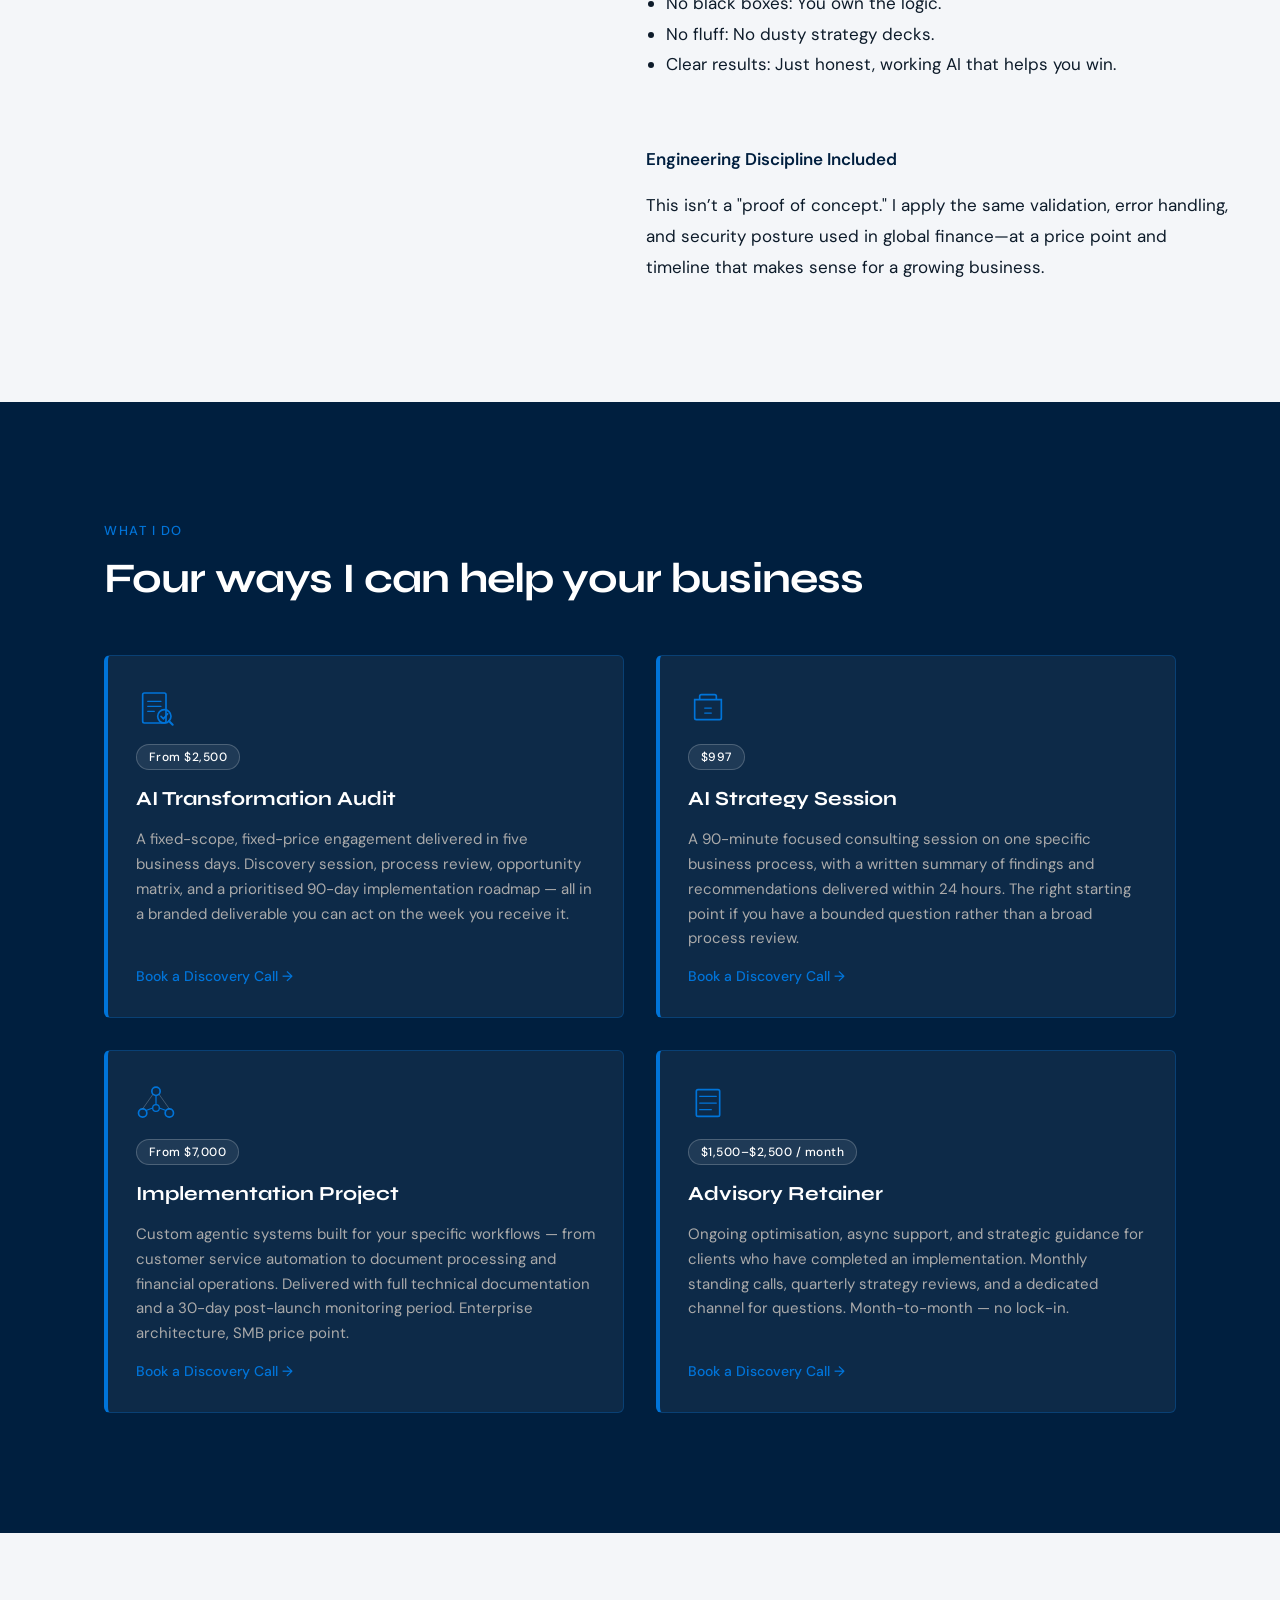
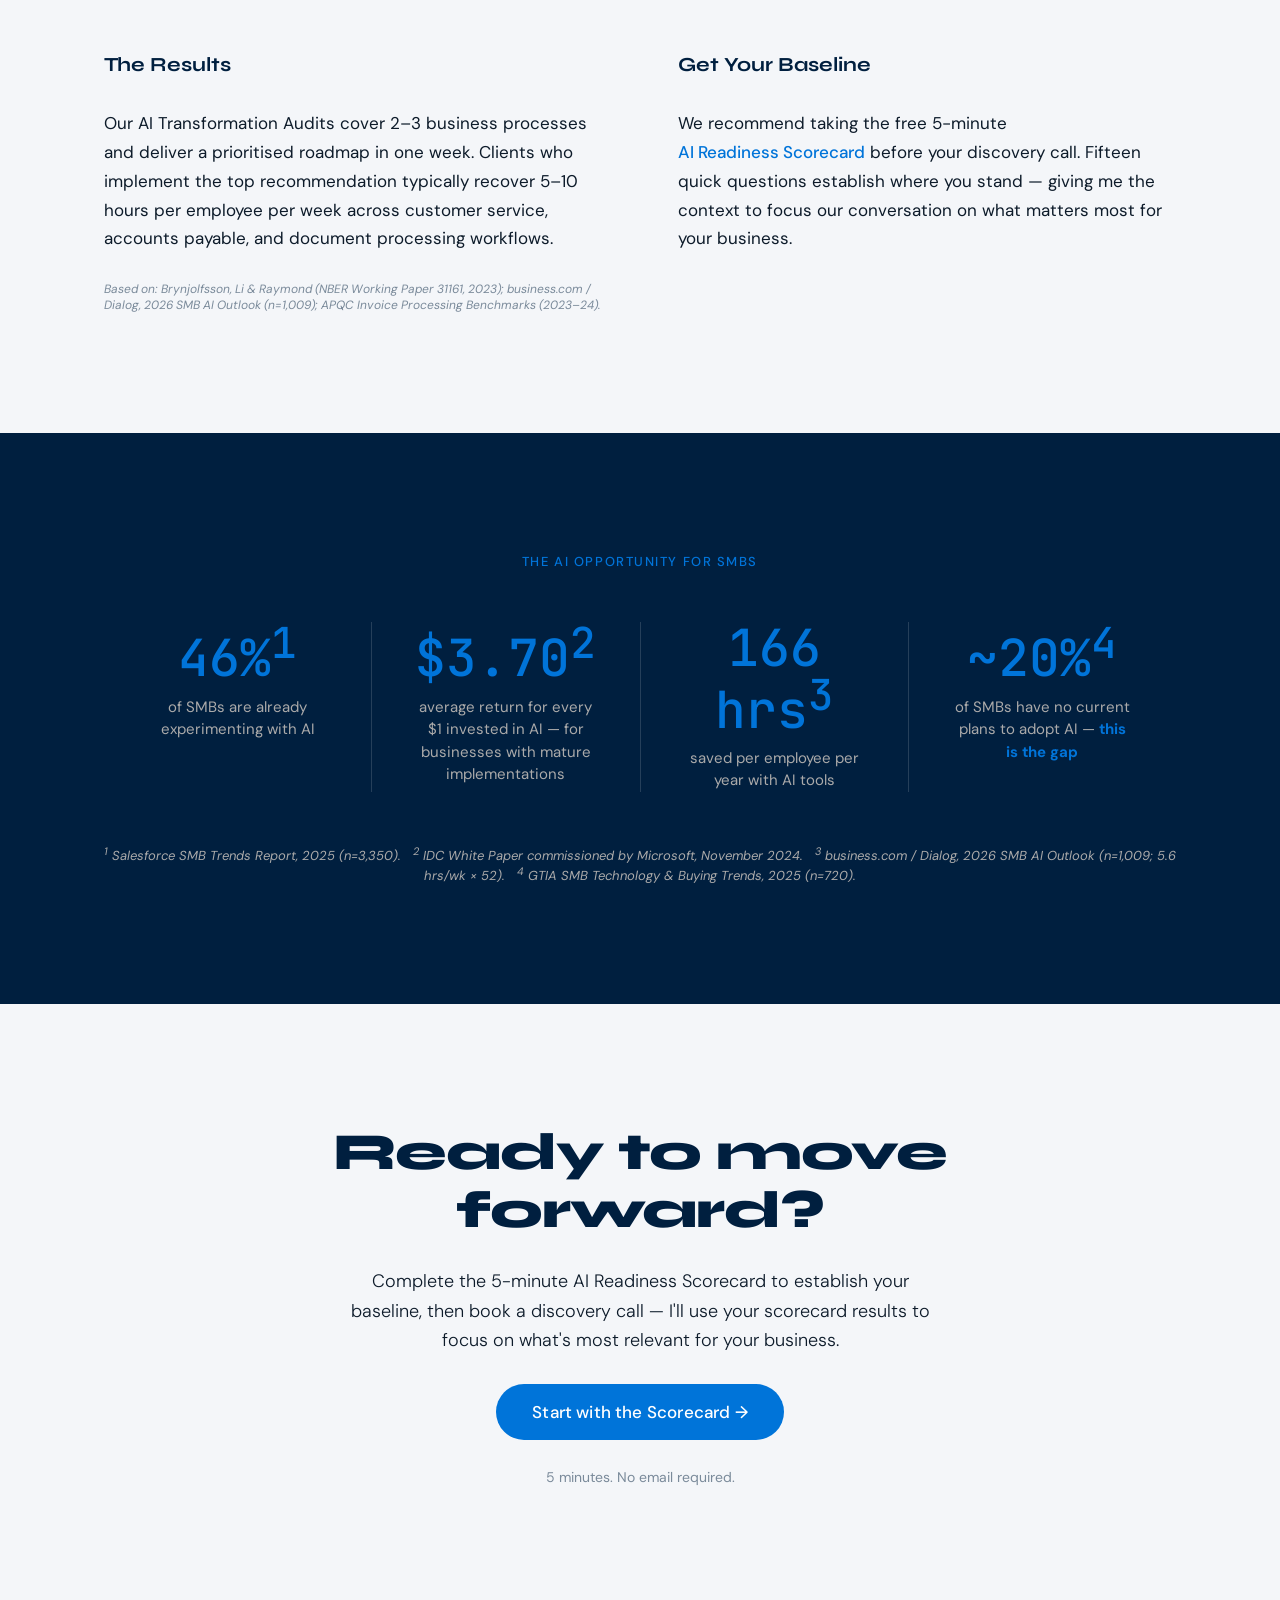
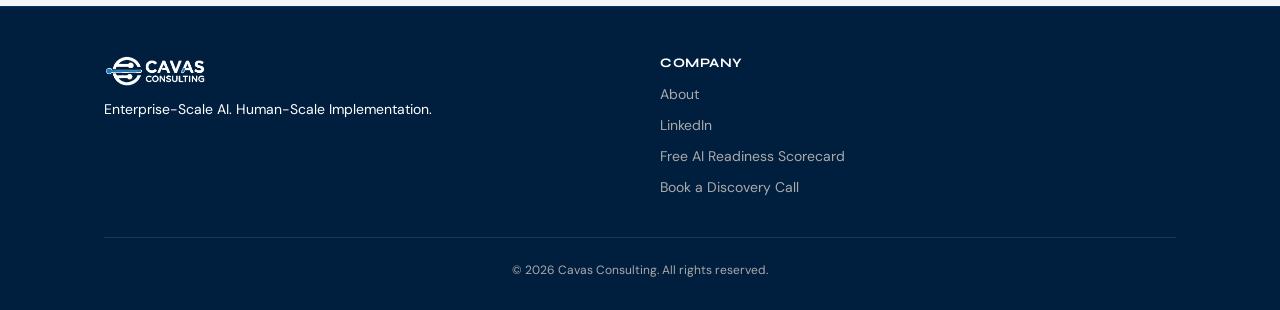
==== commit e30c9e2a: "align text content to v2 direction" ====
--- a/index.html
+++ b/index.html
@@ -168,8 +168,8 @@
             <hr class="founder-card__rule" />
             <div class="founder-card__tags">
               <span class="tag">Enterprise Architecture</span>
-              <span class="tag">Agentic AI Solutions</span>
-              <span class="tag">Smart Data Integration</span>
+              <span class="tag">Agentic Workflow Design</span>
+              <span class="tag">Agentic Process Automation</span>
             </div>
             <a
               href="https://www.linkedin.com/in/benjamincavasiii/"
@@ -190,7 +190,7 @@
           </p>
           <p class="about__bio" style="margin-top: 24px; font-weight: 600; color: var(--navy);">Enterprise Power, Accessible to You</p>
           <p class="about__bio">
-            I founded Cavas Consulting because a 20-person firm deserves the same AI power as a Fortune 500. Not a "lite" version, but the real thing: production-grade, reliable, and built to last.
+            I founded Cavas Consulting because a growing business deserves the same AI power as a Fortune 500. Not a "lite" version, but the real thing: production-grade, reliable, and built to last.
           </p>
           <p class="about__bio" style="margin-top: 24px; font-weight: 600; color: var(--navy);">Built in Weeks, Not Years</p>
           <p class="about__bio">
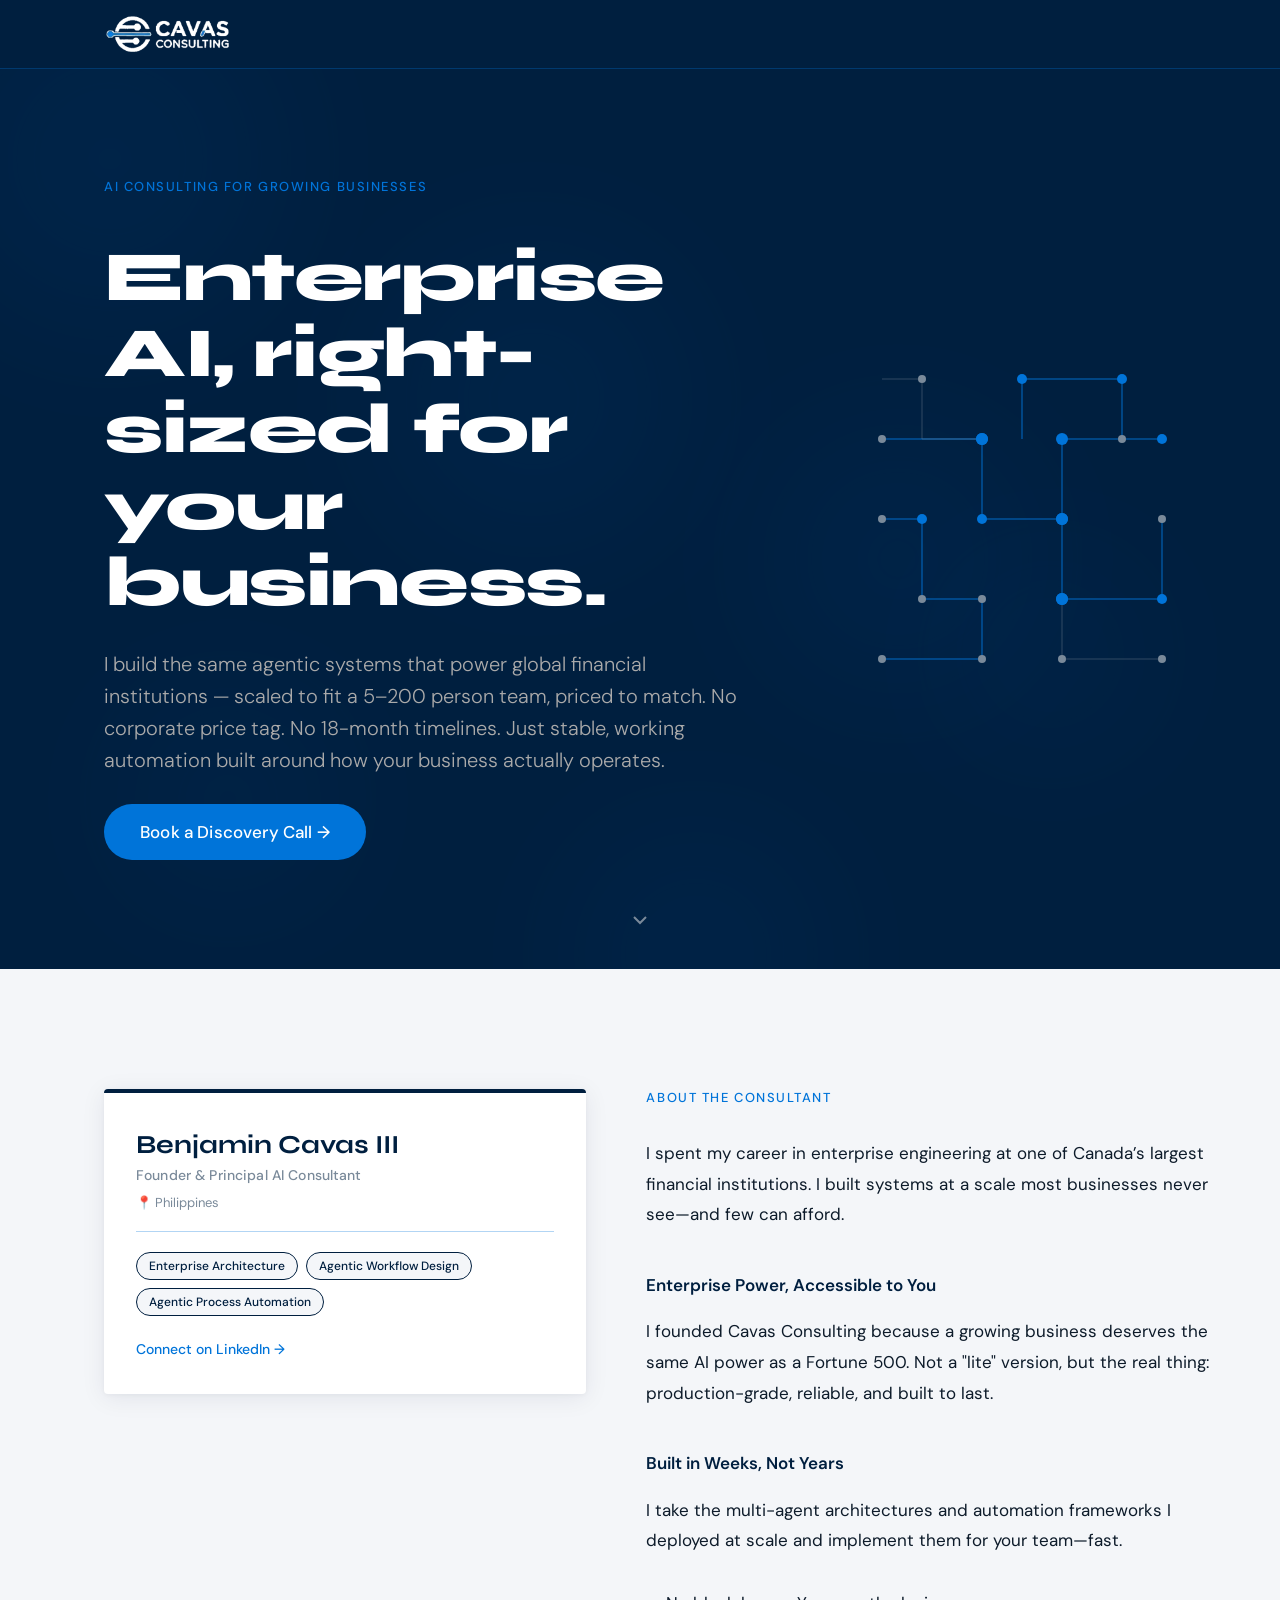
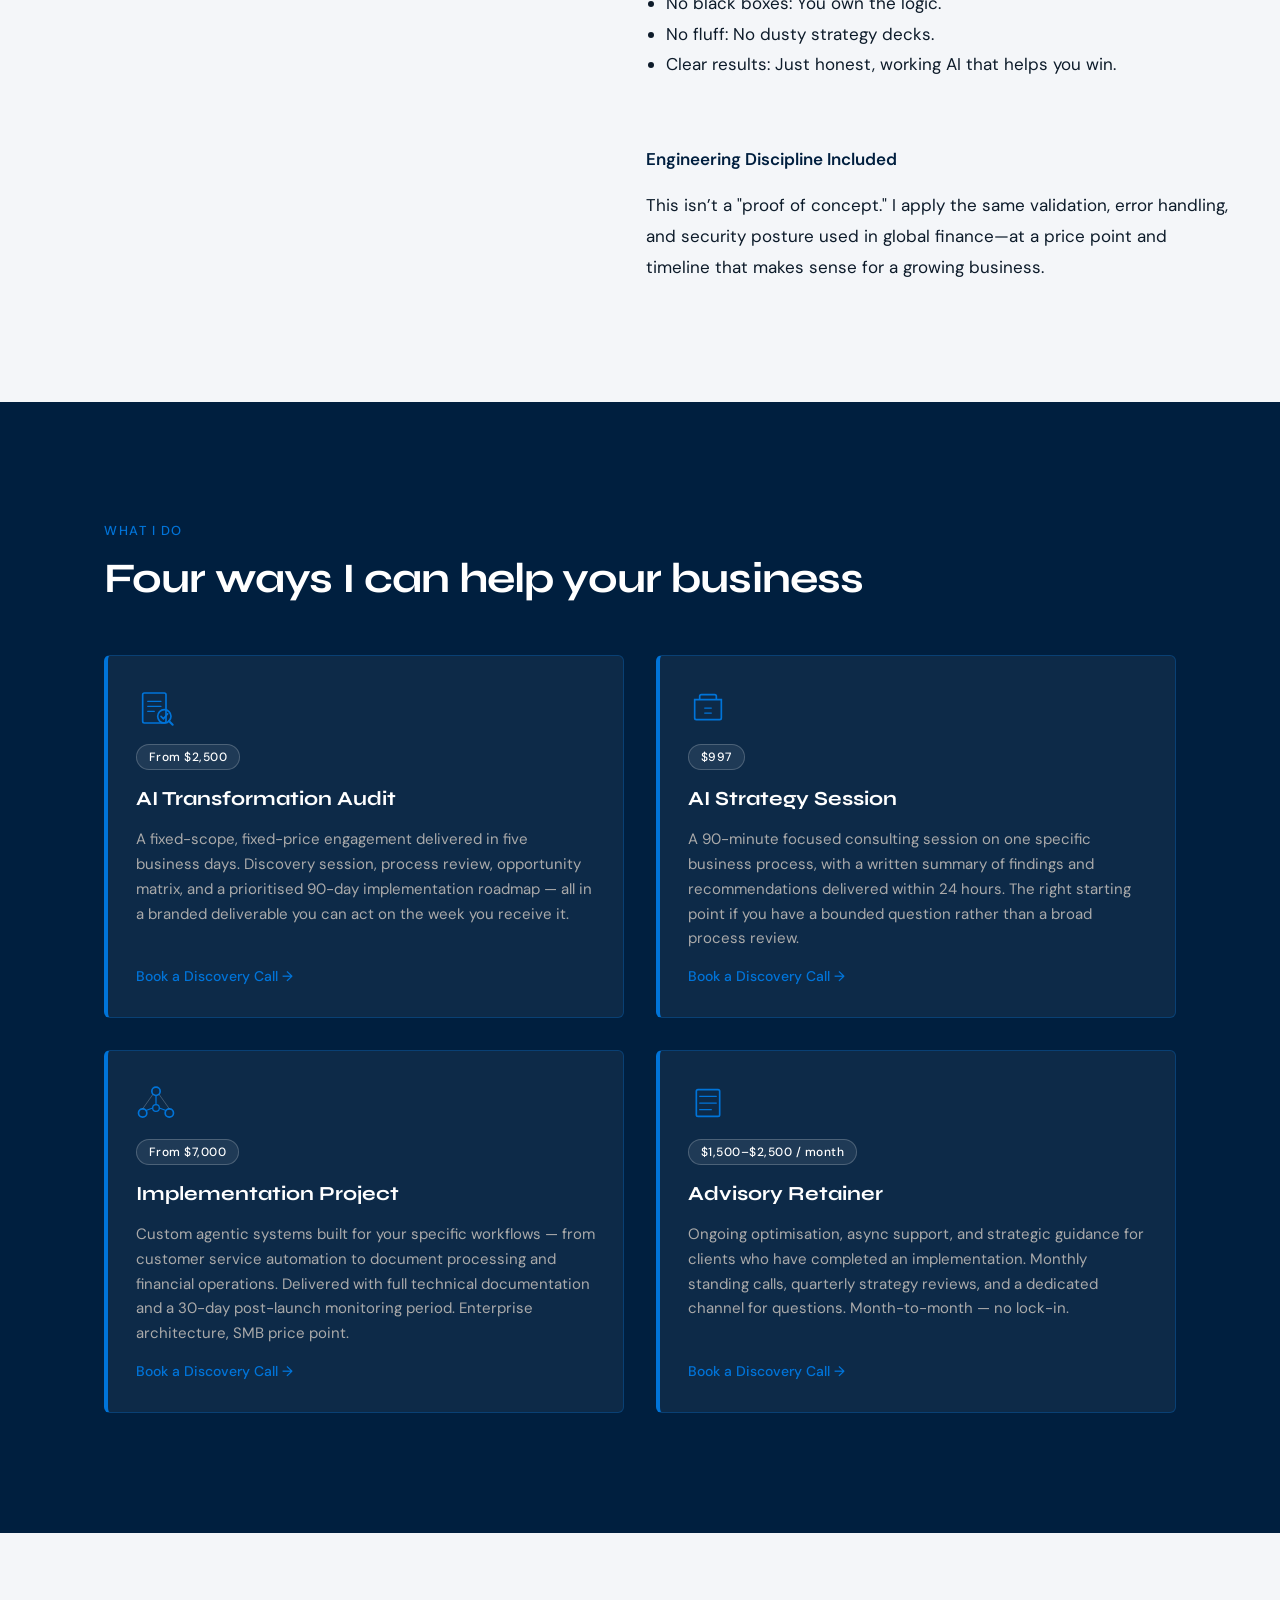
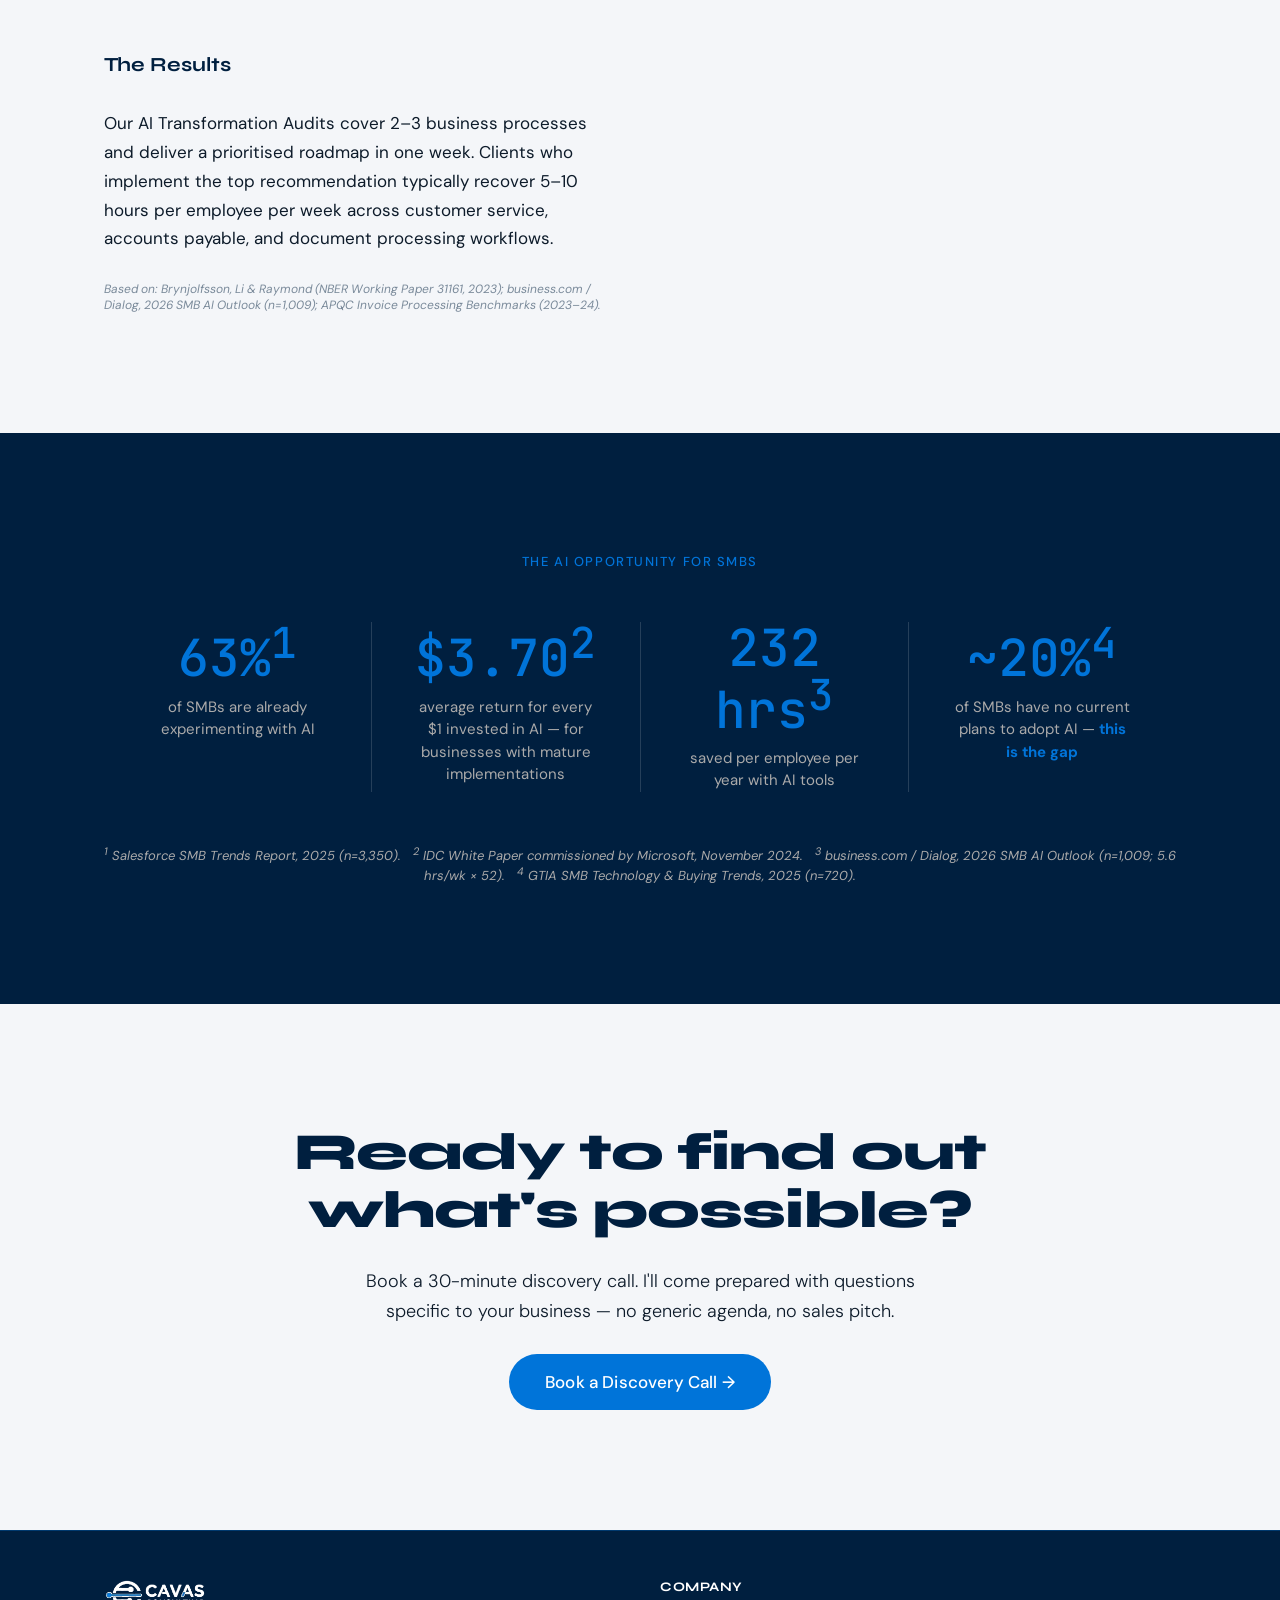
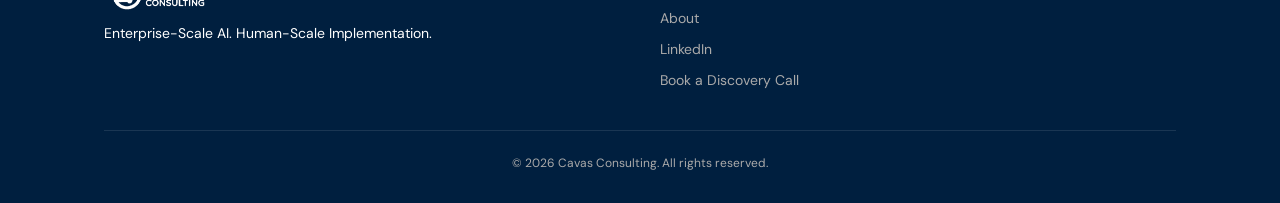
==== commit 5992a920: "feat: remove scorecard mentions from landing page (Workstream 1) - Delete 'Get Your Baseline' proof/" ====
--- a/index.html
+++ b/index.html
@@ -313,12 +313,6 @@
             Based on: Brynjolfsson, Li &amp; Raymond (NBER Working Paper 31161, 2023); business.com / Dialog, 2026 SMB AI Outlook (n=1,009); APQC Invoice Processing Benchmarks (2023–24).
           </p>
         </div>
-        <div class="proof-readiness__block">
-          <h3 style="font-family: 'Syne', sans-serif; font-weight: 700; font-size: 20px; color: var(--navy); margin-bottom: 16px; line-height: 1.2;">Get Your Baseline</h3>
-          <p style="font-size: clamp(15px, 1.4vw, 17px); font-weight: 400; line-height: 1.7; color: var(--dark-text);">
-            We recommend taking the free 5-minute <a href="https://scorecard.cavas.consulting/" class="link--electric">AI Readiness Scorecard</a> before your discovery call. Fifteen quick questions establish where you stand — giving me the context to focus our conversation on what matters most for your business.
-          </p>
-        </div>
       </div>
     </section>
 
@@ -362,20 +356,18 @@
     <!-- ===================== CTA FOOTER ===================== -->
     <section class="cta-footer section" id="contact" aria-label="Call to action">
       <div class="container cta-footer__inner">
-        <h2 class="cta-footer__heading scroll-reveal">Ready to move forward?</h2>
+        <h2 class="cta-footer__heading scroll-reveal">Ready to find out what's possible?</h2>
         <p class="cta-footer__sub scroll-reveal">
-          Complete the 5-minute AI Readiness Scorecard to establish your baseline,
-          then book a discovery call — I'll use your scorecard results to focus on what's most relevant for your business.
+          Book a 30-minute discovery call. I'll come prepared with questions specific to your business — no generic agenda, no sales pitch.
         </p>
         <a
-          href="https://scorecard.cavas.consulting/"
+          href="https://calendly.com/cavas_consulting/discovery-call"
           class="btn btn--pill btn--electric btn--large scroll-reveal"
           target="_blank"
           rel="noopener noreferrer"
         >
-          Start with the Scorecard &rarr;
+          Book a Discovery Call &rarr;
         </a>
-        <p class="cta-footer__reassurance scroll-reveal">5 minutes. No email required.</p>
       </div>
     </section>
 
@@ -402,7 +394,6 @@
           <ul class="site-footer__links">
             <li><a href="https://cavas.consulting">About</a></li>
             <li><a href="https://www.linkedin.com/in/benjamincavasiii/" target="_blank" rel="noopener noreferrer">LinkedIn</a></li>
-            <li><a href="https://scorecard.cavas.consulting">Free AI Readiness Scorecard</a></li>
             <li><a href="https://calendly.com/cavas_consulting/discovery-call" target="_blank" rel="noopener noreferrer">Book a Discovery Call</a></li>
           </ul>
         </div>
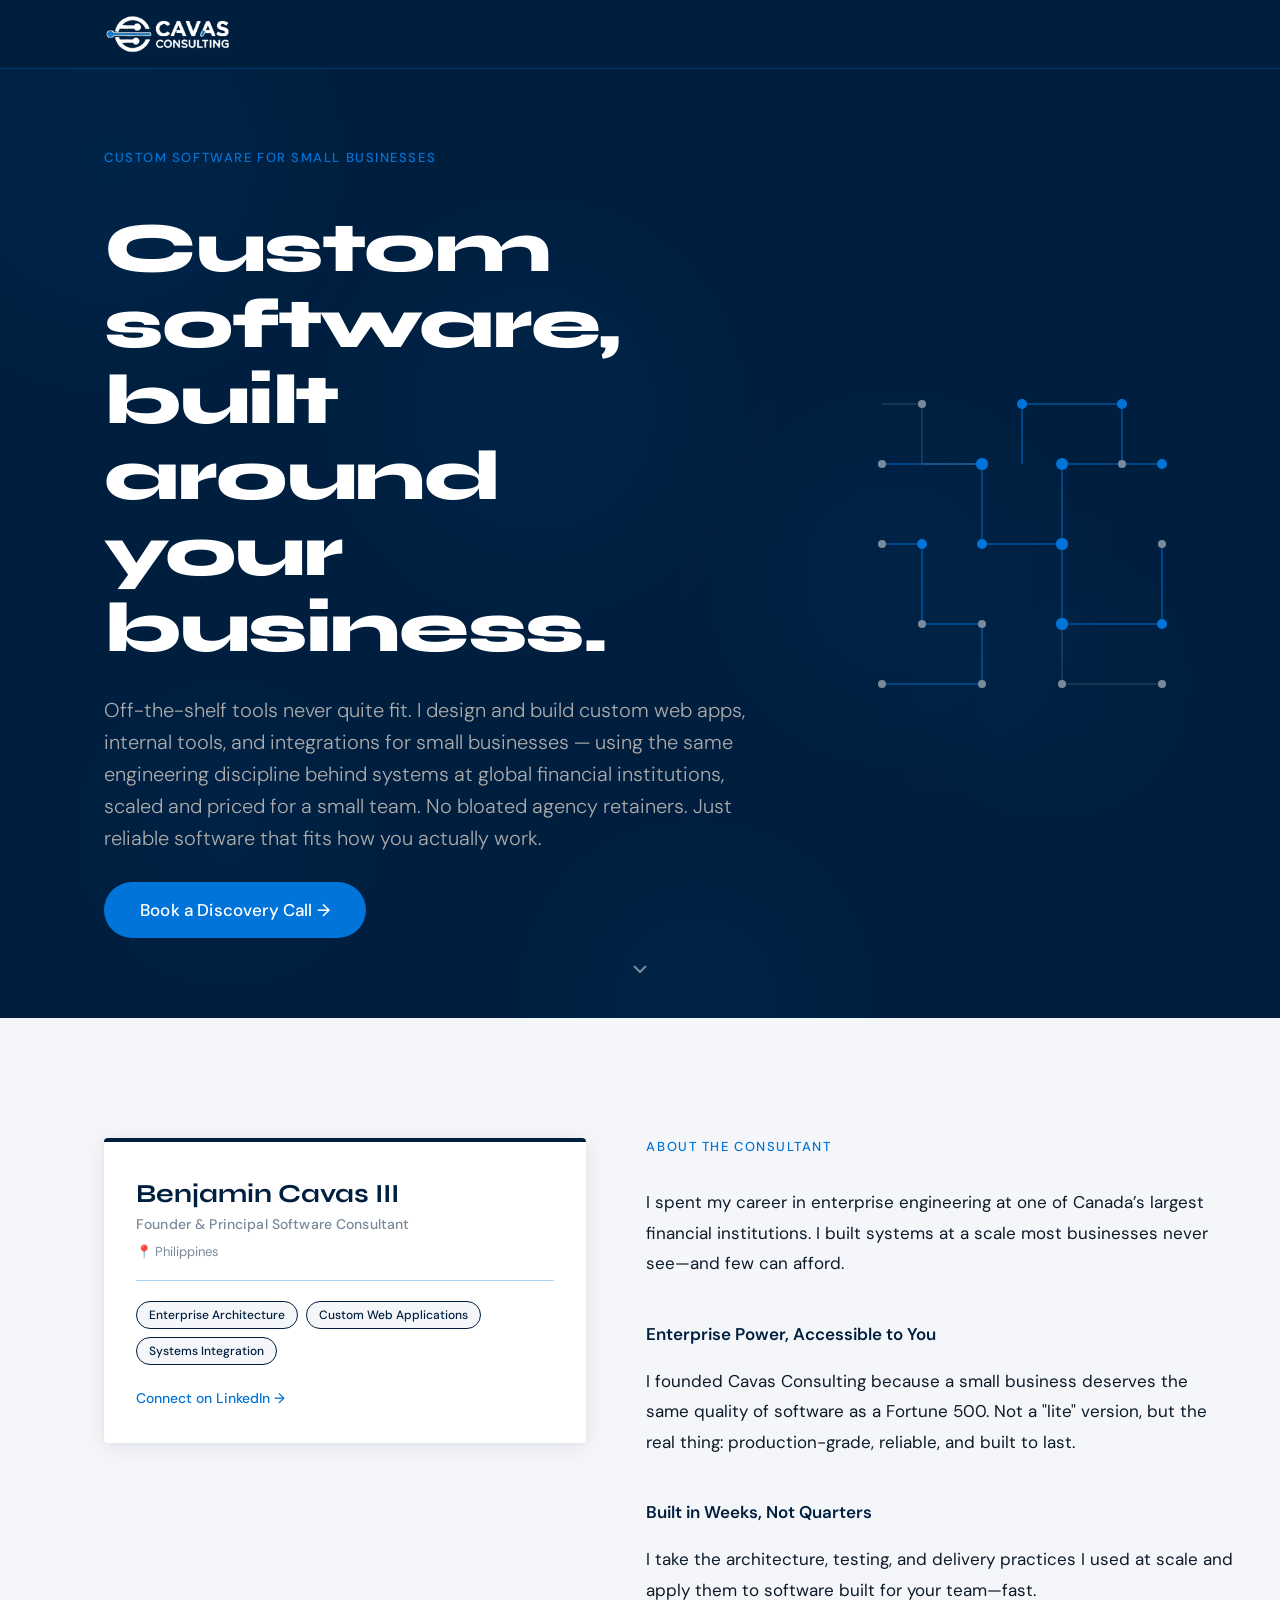
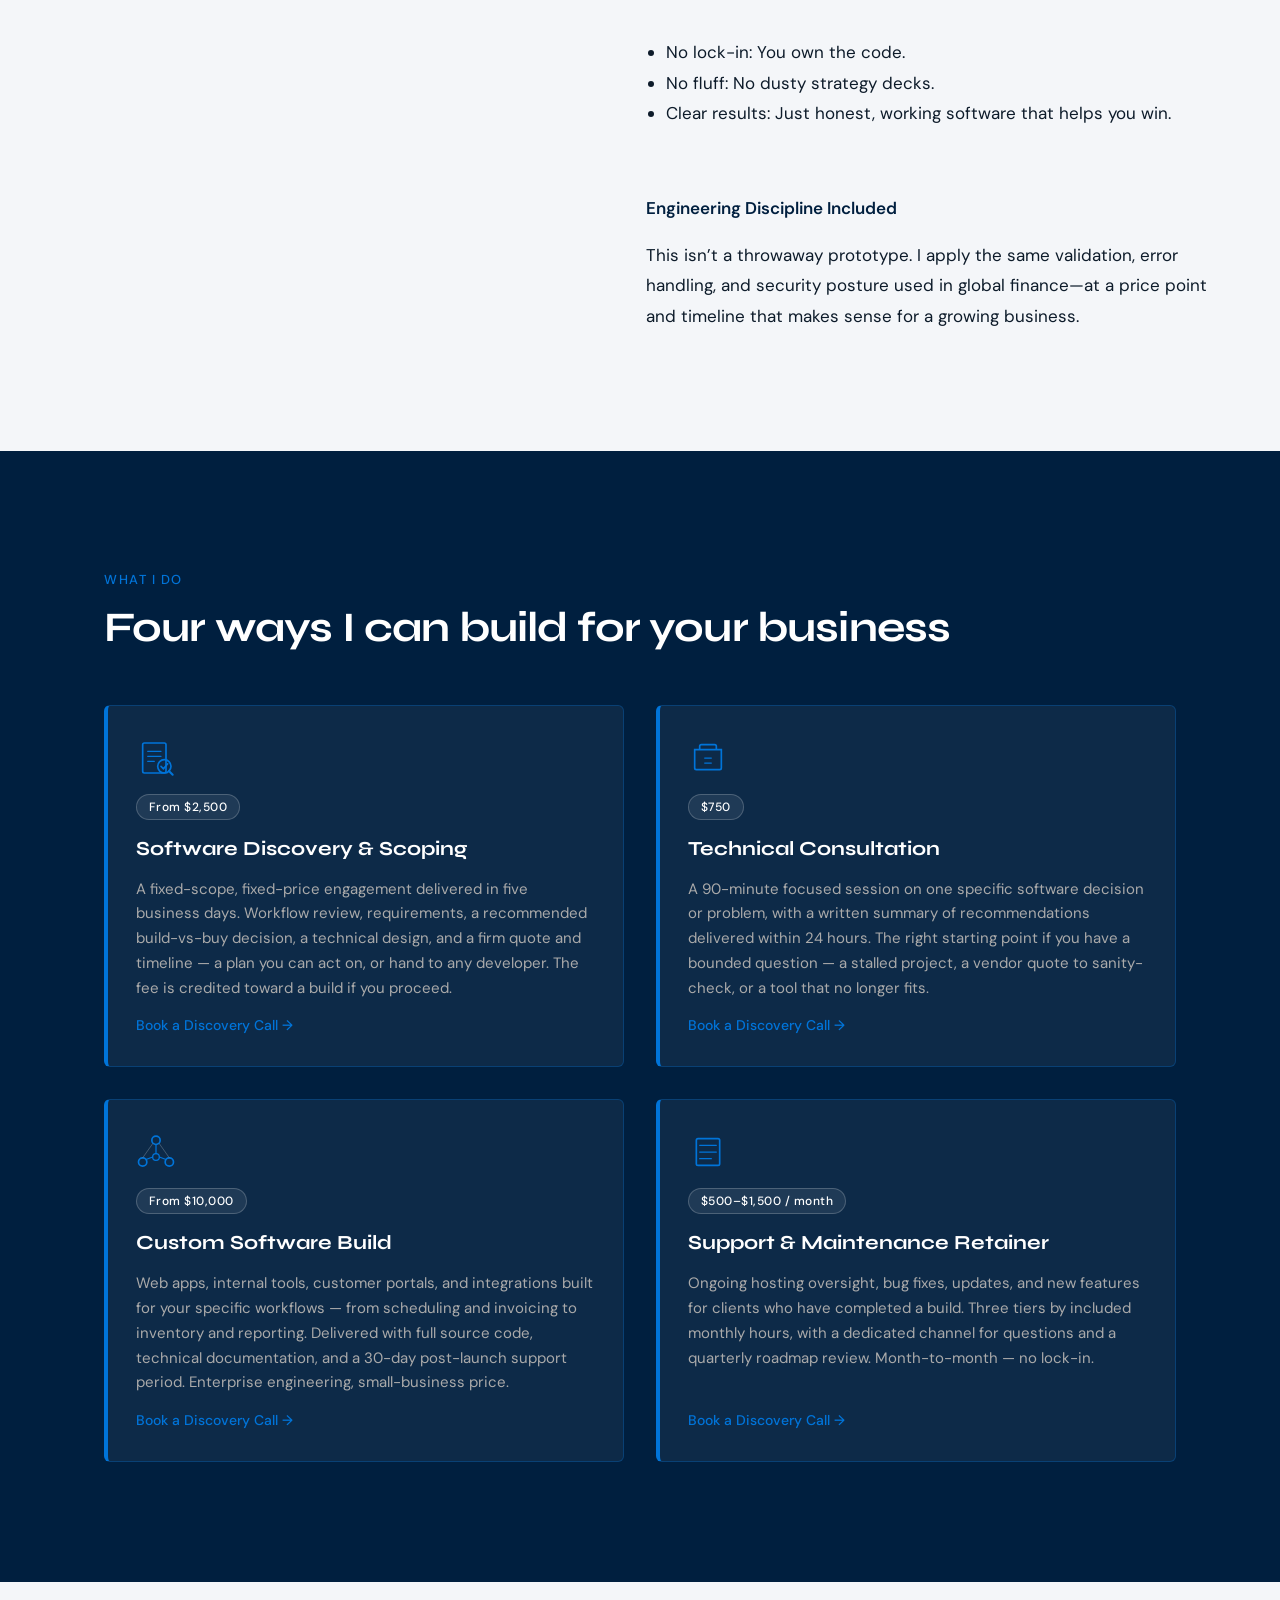
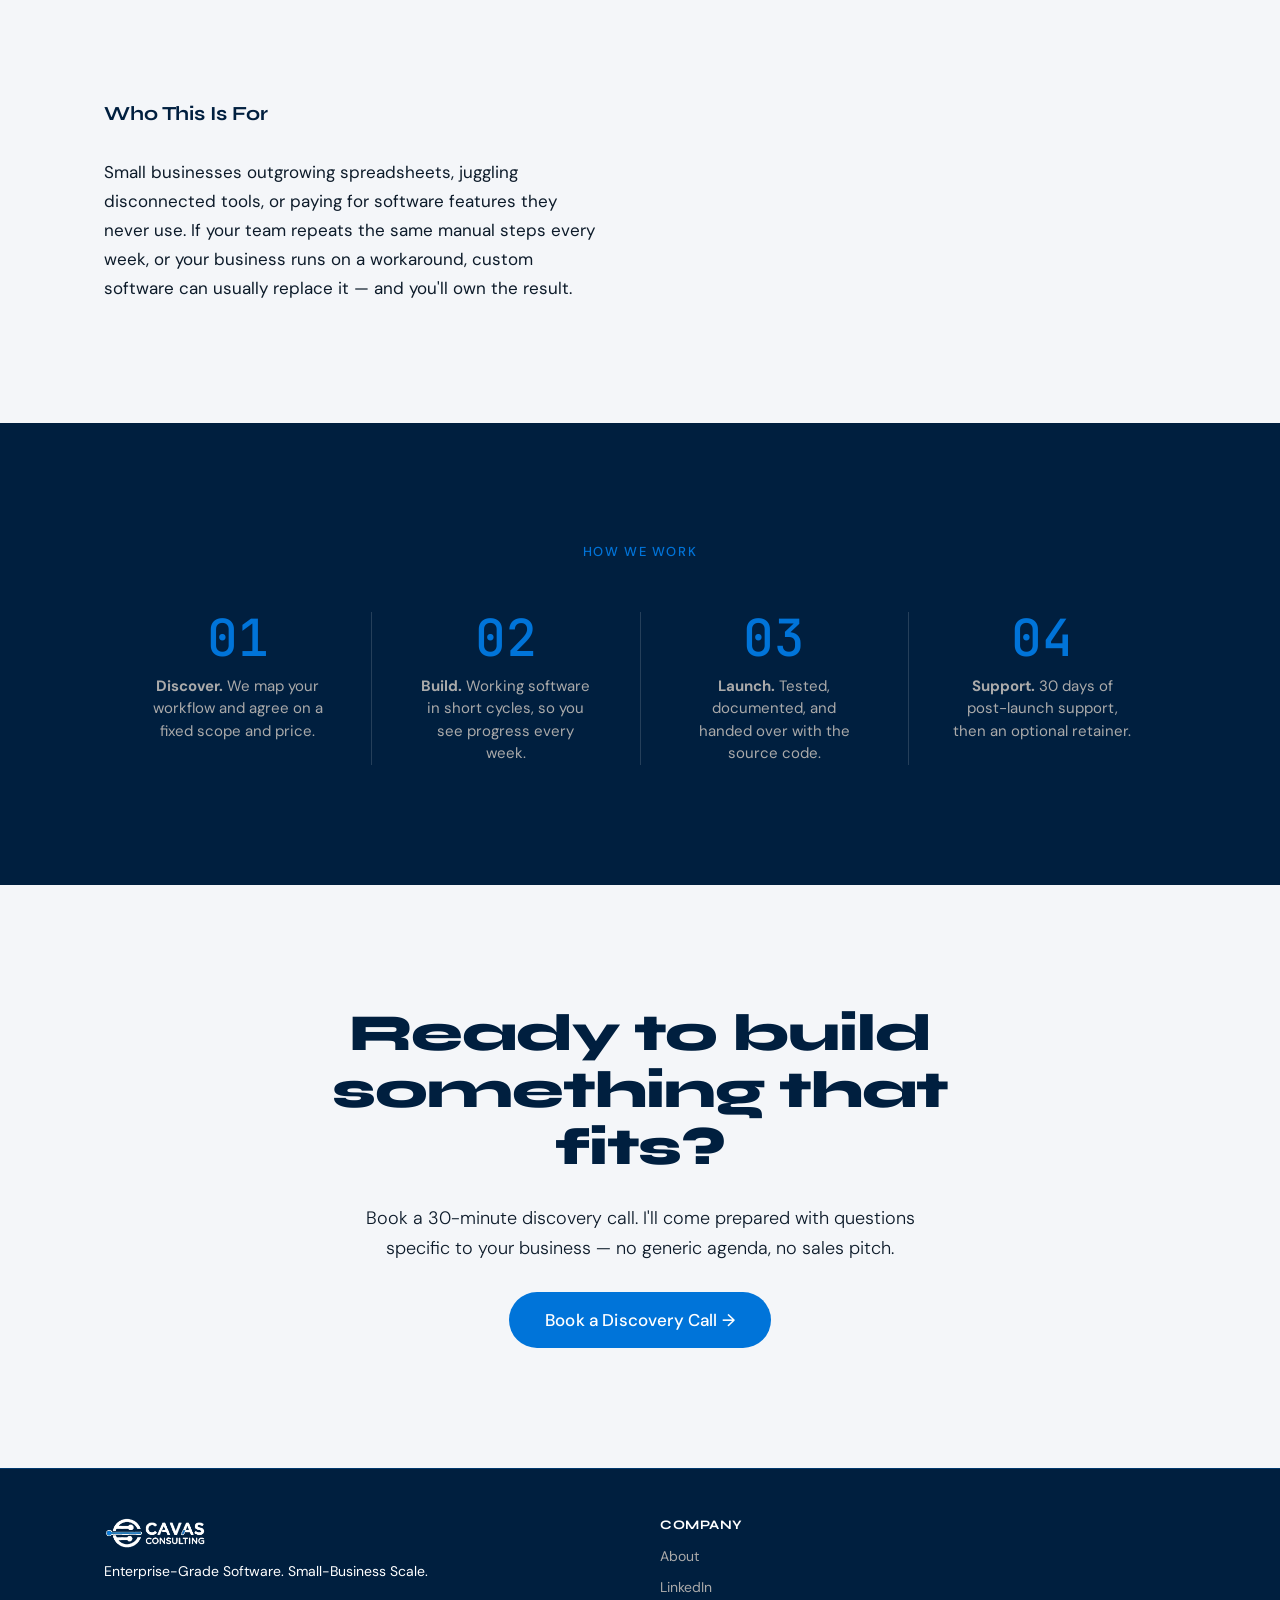
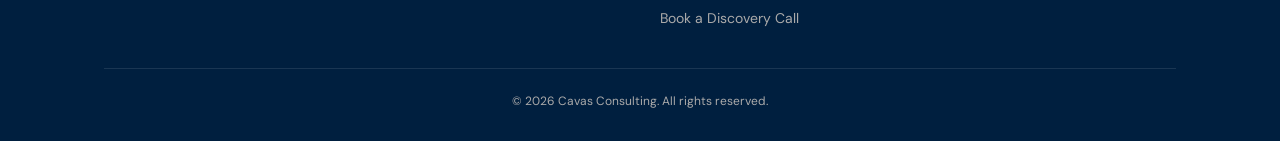
==== commit 71493565: "Refocus site on custom software for small businesses and update pricing Rewrite copy, services, and " ====
--- a/index.html
+++ b/index.html
@@ -4,12 +4,12 @@
 <head>
   <meta charset="UTF-8" />
   <meta name="viewport" content="width=device-width, initial-scale=1.0" />
-  <title>Cavas Consulting — Enterprise AI for Growing Businesses</title>
-  <meta name="description" content="AI automation consulting for SMBs. I build production-grade agentic systems — the same engineering discipline used at global financial institutions — right-sized for teams of 5–50. Fixed-price engagements from $2,500." />
+  <title>Cavas Consulting — Custom Software for Small Businesses</title>
+  <meta name="description" content="Custom software for small businesses. I design and build web apps, internal tools, and integrations with the engineering discipline of a global financial institution — right-sized for teams of 5–50. Fixed-price engagements from $2,500." />
 
   <!-- Open Graph -->
-  <meta property="og:title" content="Cavas Consulting — Enterprise AI for Growing Businesses" />
-  <meta property="og:description" content="Fixed-price AI transformation audits and agentic AI implementation for growing businesses. Enterprise engineering maturity at SMB agility and price point." />
+  <meta property="og:title" content="Cavas Consulting — Custom Software for Small Businesses" />
+  <meta property="og:description" content="Fixed-price custom software for small businesses: web apps, internal tools, and integrations built with enterprise engineering discipline at a small-business price point." />
   
   <meta property="og:url" content="https://cavas.consulting" />
   <meta property="og:type" content="website" />
@@ -56,15 +56,16 @@
       <div class="container hero__inner">
         <!-- Left column -->
         <div class="hero__content">
-          <p class="eyebrow animate-load animate-load--1">AI Consulting for Growing Businesses</p>
+          <p class="eyebrow animate-load animate-load--1">Custom Software for Small Businesses</p>
           <h1 class="hero__h1 animate-load animate-load--2">
-            Enterprise AI, right-sized for your business.
+            Custom software, built around your business.
           </h1>
           <p class="hero__sub animate-load animate-load--3">
-            I build the same agentic systems that power global financial institutions —
-            scaled to fit a 5–200 person team, priced to match.
-            No corporate price tag. No 18-month timelines. Just stable, working automation
-            built around how your business actually operates.
+            Off-the-shelf tools never quite fit. I design and build custom web apps,
+            internal tools, and integrations for small businesses — using the same
+            engineering discipline behind systems at global financial institutions,
+            scaled and priced for a small team. No bloated agency retainers.
+            Just reliable software that fits how you actually work.
           </p>
           <div class="hero__actions animate-load animate-load--4">
             <a
@@ -162,14 +163,14 @@
           <div class="founder-card">
             <div class="founder-card__header">
               <h2 class="founder-card__name">Benjamin Cavas III</h2>
-              <p class="founder-card__title">Founder &amp; Principal AI Consultant</p>
+              <p class="founder-card__title">Founder &amp; Principal Software Consultant</p>
               <p class="founder-card__location"><span aria-hidden="true">📍</span> Philippines</p>
             </div>
             <hr class="founder-card__rule" />
             <div class="founder-card__tags">
               <span class="tag">Enterprise Architecture</span>
-              <span class="tag">Agentic Workflow Design</span>
-              <span class="tag">Agentic Process Automation</span>
+              <span class="tag">Custom Web Applications</span>
+              <span class="tag">Systems Integration</span>
             </div>
             <a
               href="https://www.linkedin.com/in/benjamincavasiii/"
@@ -190,20 +191,20 @@
           </p>
           <p class="about__bio" style="margin-top: 24px; font-weight: 600; color: var(--navy);">Enterprise Power, Accessible to You</p>
           <p class="about__bio">
-            I founded Cavas Consulting because a growing business deserves the same AI power as a Fortune 500. Not a "lite" version, but the real thing: production-grade, reliable, and built to last.
-          </p>
-          <p class="about__bio" style="margin-top: 24px; font-weight: 600; color: var(--navy);">Built in Weeks, Not Years</p>
+            I founded Cavas Consulting because a small business deserves the same quality of software as a Fortune 500. Not a "lite" version, but the real thing: production-grade, reliable, and built to last.
+          </p>
+          <p class="about__bio" style="margin-top: 24px; font-weight: 600; color: var(--navy);">Built in Weeks, Not Quarters</p>
           <p class="about__bio">
-            I take the multi-agent architectures and automation frameworks I deployed at scale and implement them for your team—fast.
+            I take the architecture, testing, and delivery practices I used at scale and apply them to software built for your team—fast.
           </p>
           <ul style="margin: 16px 0 24px 20px; list-style: disc; color: var(--dark-text); font-size: clamp(16px, 1.5vw, 17px); font-weight: 400; line-height: 1.8;">
-            <li>No black boxes: You own the logic.</li>
+            <li>No lock-in: You own the code.</li>
             <li>No fluff: No dusty strategy decks.</li>
-            <li>Clear results: Just honest, working AI that helps you win.</li>
+            <li>Clear results: Just honest, working software that helps you win.</li>
           </ul>
           <p class="about__bio" style="margin-top: 24px; font-weight: 600; color: var(--navy);">Engineering Discipline Included</p>
           <p class="about__bio">
-            This isn’t a "proof of concept." I apply the same validation, error handling, and security posture used in global finance—at a price point and timeline that makes sense for a growing business.
+            This isn’t a throwaway prototype. I apply the same validation, error handling, and security posture used in global finance—at a price point and timeline that makes sense for a growing business.
           </p>
         </div>
       </div>
@@ -213,11 +214,11 @@
     <section class="services section" id="services" aria-label="Services">
       <div class="container">
         <p class="eyebrow eyebrow--light scroll-reveal">What I Do</p>
-        <h2 class="services__heading scroll-reveal">Four ways I can help your business</h2>
+        <h2 class="services__heading scroll-reveal">Four ways I can build for your business</h2>
 
         <div class="services__grid" style="display: grid; grid-template-columns: repeat(2, 1fr); gap: 2rem;">
 
-          <!-- Card 1 — AI Transformation Audit -->
+          <!-- Card 1 — Software Discovery & Scoping -->
           <div class="service-card scroll-reveal" tabindex="0">
             <div class="service-card__icon" aria-hidden="true">
               <svg viewBox="0 0 48 48" width="40" height="40" fill="none" xmlns="http://www.w3.org/2000/svg">
@@ -231,14 +232,14 @@
               </svg>
             </div>
             <div class="service-card__badge service-card__badge--white">From $2,500</div>
-            <h3 class="service-card__title">AI Transformation Audit</h3>
-            <p class="service-card__desc">A fixed-scope, fixed-price engagement delivered in five business days. Discovery session, process review, opportunity matrix, and a prioritised 90-day implementation roadmap — all in a branded deliverable you can act on the week you receive it.</p>
+            <h3 class="service-card__title">Software Discovery &amp; Scoping</h3>
+            <p class="service-card__desc">A fixed-scope, fixed-price engagement delivered in five business days. Workflow review, requirements, a recommended build-vs-buy decision, a technical design, and a firm quote and timeline — a plan you can act on, or hand to any developer. The fee is credited toward a build if you proceed.</p>
             <a href="https://calendly.com/cavas_consulting/discovery-call" class="service-card__link link--electric" target="_blank" rel="noopener noreferrer">
               Book a Discovery Call &rarr;
             </a>
           </div>
 
-          <!-- Card 2 — AI Strategy Session -->
+          <!-- Card 2 — Technical Consultation -->
           <div class="service-card scroll-reveal" tabindex="0">
             <div class="service-card__icon" aria-hidden="true">
               <svg viewBox="0 0 48 48" width="40" height="40" fill="none" xmlns="http://www.w3.org/2000/svg">
@@ -248,15 +249,15 @@
                 <line x1="20" y1="30" x2="28" y2="30" stroke="#0074D9" stroke-width="1.5" stroke-linecap="round"/>
               </svg>
             </div>
-            <div class="service-card__badge service-card__badge--white">$997</div>
-            <h3 class="service-card__title">AI Strategy Session</h3>
-            <p class="service-card__desc">A 90-minute focused consulting session on one specific business process, with a written summary of findings and recommendations delivered within 24 hours. The right starting point if you have a bounded question rather than a broad process review.</p>
+            <div class="service-card__badge service-card__badge--white">$750</div>
+            <h3 class="service-card__title">Technical Consultation</h3>
+            <p class="service-card__desc">A 90-minute focused session on one specific software decision or problem, with a written summary of recommendations delivered within 24 hours. The right starting point if you have a bounded question — a stalled project, a vendor quote to sanity-check, or a tool that no longer fits.</p>
             <a href="https://calendly.com/cavas_consulting/discovery-call" class="service-card__link link--electric" target="_blank" rel="noopener noreferrer">
               Book a Discovery Call &rarr;
             </a>
           </div>
 
-          <!-- Card 3 — Implementation Project -->
+          <!-- Card 3 — Custom Software Build -->
           <div class="service-card scroll-reveal" tabindex="0">
             <div class="service-card__icon" aria-hidden="true">
               <svg viewBox="0 0 48 48" width="40" height="40" fill="none" xmlns="http://www.w3.org/2000/svg">
@@ -271,15 +272,15 @@
                 <line x1="40" y1="31" x2="28" y2="14" stroke="#7A8A9A" stroke-width="1" opacity="0.6" stroke-linecap="round"/>
               </svg>
             </div>
-            <div class="service-card__badge service-card__badge--white">From $7,000</div>
-            <h3 class="service-card__title">Implementation Project</h3>
-            <p class="service-card__desc">Custom agentic systems built for your specific workflows — from customer service automation to document processing and financial operations. Delivered with full technical documentation and a 30-day post-launch monitoring period. Enterprise architecture, SMB price point.</p>
+            <div class="service-card__badge service-card__badge--white">From $10,000</div>
+            <h3 class="service-card__title">Custom Software Build</h3>
+            <p class="service-card__desc">Web apps, internal tools, customer portals, and integrations built for your specific workflows — from scheduling and invoicing to inventory and reporting. Delivered with full source code, technical documentation, and a 30-day post-launch support period. Enterprise engineering, small-business price.</p>
             <a href="https://calendly.com/cavas_consulting/discovery-call" class="service-card__link link--electric" target="_blank" rel="noopener noreferrer">
               Book a Discovery Call &rarr;
             </a>
           </div>
 
-          <!-- Card 4 — Advisory Retainer -->
+          <!-- Card 4 — Support & Maintenance Retainer -->
           <div class="service-card scroll-reveal" tabindex="0">
             <div class="service-card__icon" aria-hidden="true">
               <svg viewBox="0 0 48 48" width="40" height="40" fill="none" xmlns="http://www.w3.org/2000/svg">
@@ -289,9 +290,9 @@
                 <line x1="14" y1="32" x2="28" y2="32" stroke="#0074D9" stroke-width="1.5" stroke-linecap="round"/>
               </svg>
             </div>
-            <div class="service-card__badge service-card__badge--white">$1,500–$2,500 / month</div>
-            <h3 class="service-card__title">Advisory Retainer</h3>
-            <p class="service-card__desc">Ongoing optimisation, async support, and strategic guidance for clients who have completed an implementation. Monthly standing calls, quarterly strategy reviews, and a dedicated channel for questions. Month-to-month — no lock-in.</p>
+            <div class="service-card__badge service-card__badge--white">$500–$1,500 / month</div>
+            <h3 class="service-card__title">Support &amp; Maintenance Retainer</h3>
+            <p class="service-card__desc">Ongoing hosting oversight, bug fixes, updates, and new features for clients who have completed a build. Three tiers by included monthly hours, with a dedicated channel for questions and a quarterly roadmap review. Month-to-month — no lock-in.</p>
             <a href="https://calendly.com/cavas_consulting/discovery-call" class="service-card__link link--electric" target="_blank" rel="noopener noreferrer">
               Book a Discovery Call &rarr;
             </a>
@@ -305,58 +306,54 @@
     <section class="proof-readiness section" aria-label="Proof of outcomes and readiness assessment">
       <div class="container proof-readiness__inner">
         <div class="proof-readiness__block">
-          <h3 style="font-family: 'Syne', sans-serif; font-weight: 700; font-size: 20px; color: var(--navy); margin-bottom: 16px; line-height: 1.2;">The Results</h3>
+          <h3 style="font-family: 'Syne', sans-serif; font-weight: 700; font-size: 20px; color: var(--navy); margin-bottom: 16px; line-height: 1.2;">Who This Is For</h3>
           <p style="font-size: clamp(15px, 1.4vw, 17px); font-weight: 400; line-height: 1.7; color: var(--dark-text);">
-            Our AI Transformation Audits cover 2–3 business processes and deliver a prioritised roadmap in one week. Clients who implement the top recommendation typically recover 5–10 hours per employee per week across customer service, accounts payable, and document processing workflows.
-          </p>
-          <p style="font-size: 12px; color: var(--slate); font-style: italic; margin-top: 12px;">
-            Based on: Brynjolfsson, Li &amp; Raymond (NBER Working Paper 31161, 2023); business.com / Dialog, 2026 SMB AI Outlook (n=1,009); APQC Invoice Processing Benchmarks (2023–24).
-          </p>
-        </div>
-      </div>
-    </section>
-
-    <!-- ===================== SOCIAL PROOF / NUMBERS ===================== -->
-    <section class="numbers section" id="numbers" aria-label="AI opportunity statistics" data-stats-section>
+            Small businesses outgrowing spreadsheets, juggling disconnected tools, or paying for software features they never use. If your team repeats the same manual steps every week, or your business runs on a workaround, custom software can usually replace it — and you'll own the result.
+          </p>
+        </div>
+      </div>
+    </section>
+
+    <!-- ===================== HOW IT WORKS ===================== -->
+    <section class="numbers section" id="process" aria-label="How we work">
       <div class="container">
-        <p class="numbers__label">The AI opportunity for SMBs</p>
+        <p class="numbers__label">How we work</p>
         <div class="numbers__grid">
 
           <div class="stat-block scroll-reveal">
-            <span class="stat-block__number" id="stat-adoption" data-target="75" data-suffix="%">75%<sup>1</sup></span>
-            <span class="stat-block__label">of SMBs are already experimenting with AI</span>
+            <span class="stat-block__number">01</span>
+            <span class="stat-block__label"><strong>Discover.</strong> We map your workflow and agree on a fixed scope and price.</span>
           </div>
 
           <div class="stat-divider" aria-hidden="true"></div>
 
           <div class="stat-block scroll-reveal">
-            <span class="stat-block__number" id="stat-roi" data-static="$3.70">$3.70<sup>2</sup></span>
-            <span class="stat-block__label">average return for every $1 invested in AI — for businesses with mature implementations</span>
+            <span class="stat-block__number">02</span>
+            <span class="stat-block__label"><strong>Build.</strong> Working software in short cycles, so you see progress every week.</span>
           </div>
 
           <div class="stat-divider" aria-hidden="true"></div>
 
           <div class="stat-block scroll-reveal">
-            <span class="stat-block__number" id="stat-hours" data-target="290" data-suffix=" hrs">290 hrs<sup>3</sup></span>
-            <span class="stat-block__label">saved per employee per year with AI tools</span>
+            <span class="stat-block__number">03</span>
+            <span class="stat-block__label"><strong>Launch.</strong> Tested, documented, and handed over with the source code.</span>
           </div>
 
           <div class="stat-divider" aria-hidden="true"></div>
 
           <div class="stat-block scroll-reveal">
-            <span class="stat-block__number" id="stat-gap" data-static="~20%">~20%<sup>4</sup></span>
-            <span class="stat-block__label">of SMBs have no current plans to adopt AI — <strong class="stat-gap">this is the gap</strong></span>
-          </div>
-
-        </div>
-        <p class="numbers__source"><em><sup>1</sup> Salesforce SMB Trends Report, 2025 (n=3,350). &nbsp; <sup>2</sup> IDC White Paper commissioned by Microsoft, November 2024. &nbsp; <sup>3</sup> business.com / Dialog, 2026 SMB AI Outlook (n=1,009; 5.6 hrs/wk × 52). &nbsp; <sup>4</sup> GTIA SMB Technology &amp; Buying Trends, 2025 (n=720).</em></p>
+            <span class="stat-block__number">04</span>
+            <span class="stat-block__label"><strong>Support.</strong> 30 days of post-launch support, then an optional retainer.</span>
+          </div>
+
+        </div>
       </div>
     </section>
 
     <!-- ===================== CTA FOOTER ===================== -->
     <section class="cta-footer section" id="contact" aria-label="Call to action">
       <div class="container cta-footer__inner">
-        <h2 class="cta-footer__heading scroll-reveal">Ready to find out what's possible?</h2>
+        <h2 class="cta-footer__heading scroll-reveal">Ready to build something that fits?</h2>
         <p class="cta-footer__sub scroll-reveal">
           Book a 30-minute discovery call. I'll come prepared with questions specific to your business — no generic agenda, no sales pitch.
         </p>
@@ -385,7 +382,7 @@
             alt="Cavas Consulting"
             class="site-footer__logo"
           />
-          <p class="site-footer__tagline">Enterprise-Scale AI. Human-Scale Implementation.</p>
+          <p class="site-footer__tagline">Enterprise-Grade Software. Small-Business Scale.</p>
         </div>
 
         <!-- Company column -->
